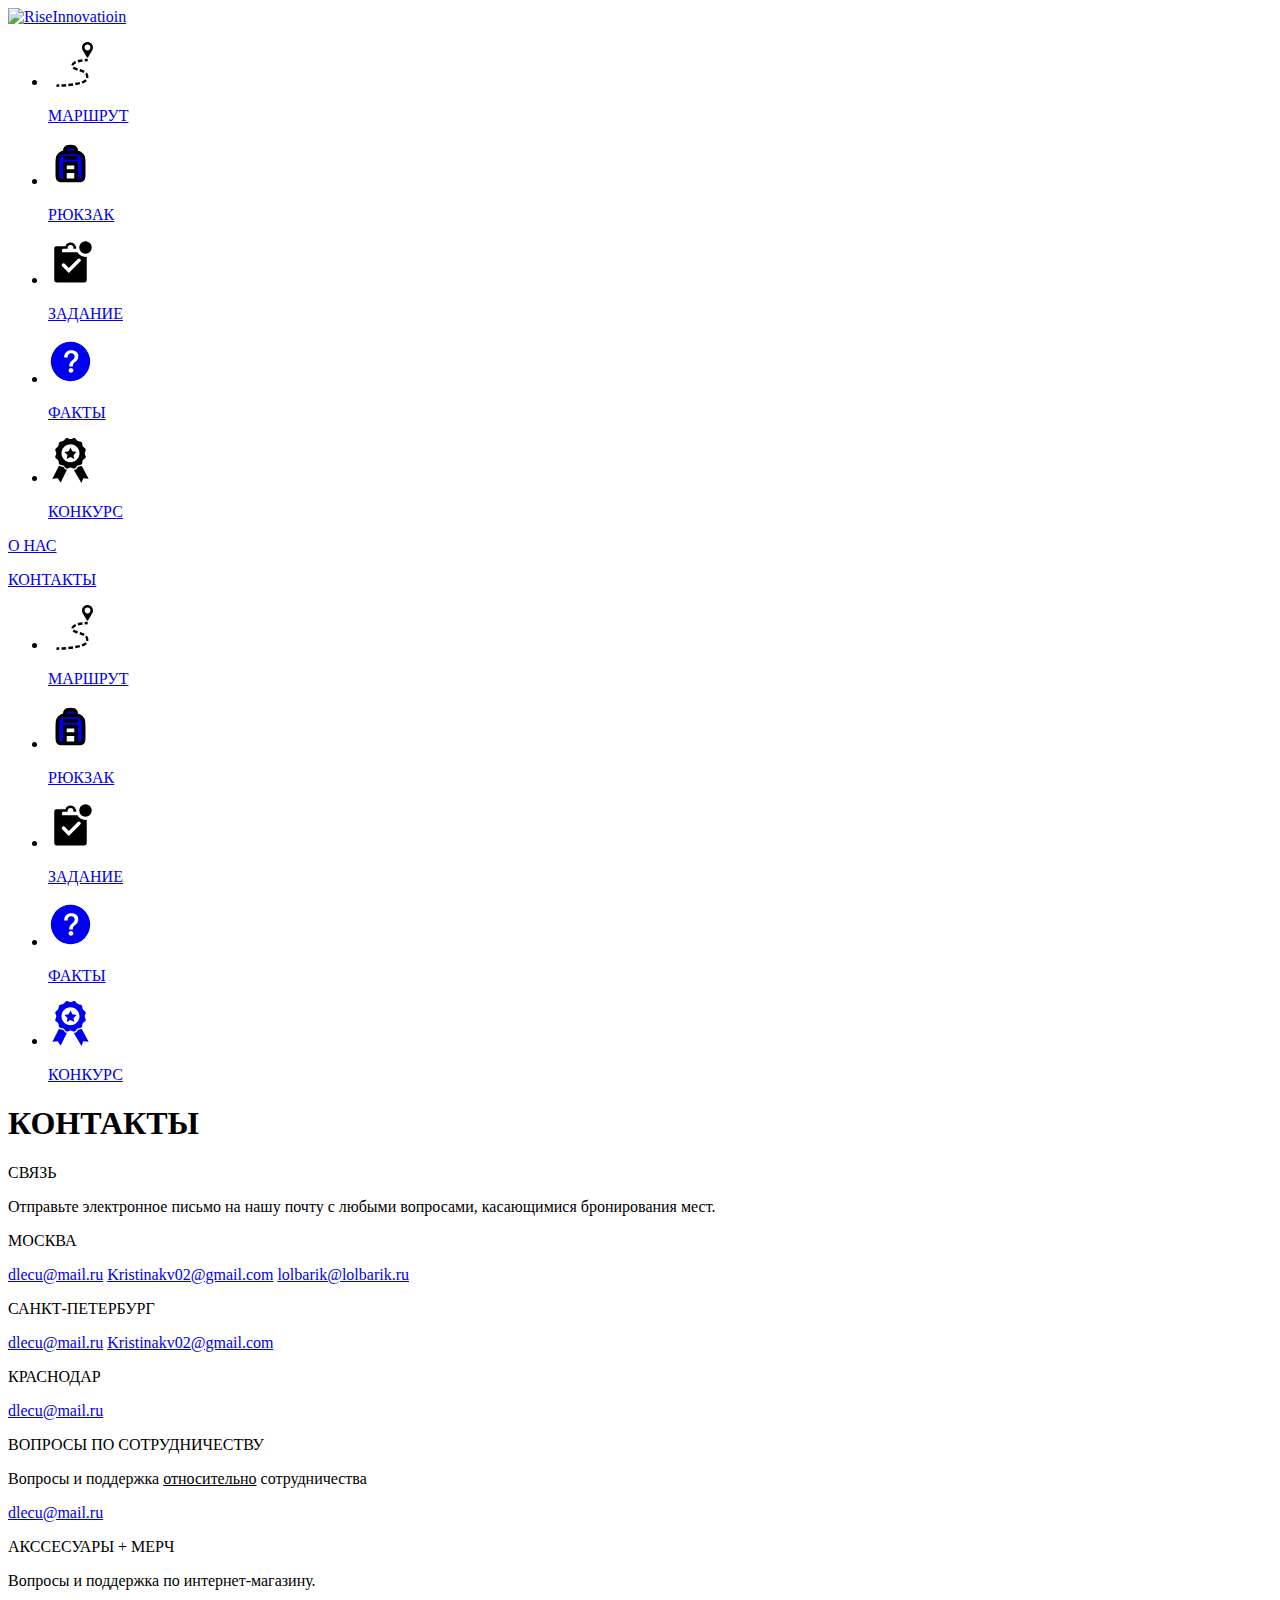
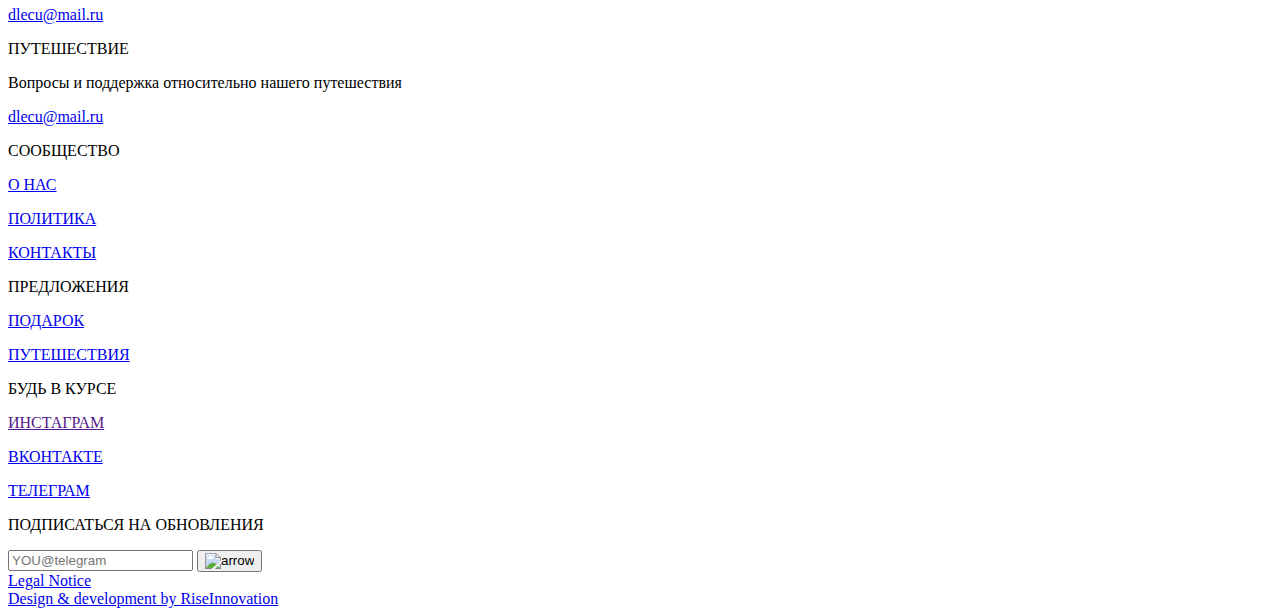
==== contact.html @ 126497fc "Add files via upload" ====
<!DOCTYPE html>
<html lang="en" class="page">

<head>
  <meta charset="UTF-8">
  <meta name="viewport" content="width=device-width, initial-scale=1.0">
  <meta http-equiv="X-UA-Compatible" content="ie=edge">
  <meta name="theme-color" content="#111111">
  <title>TravelTrack</title>
  <link rel="stylesheet" href="css/vendor.css">
  <link rel="stylesheet" href="css/main.css">
  <link rel="icon" href="../img/svg/favicon.png" type="image/x-icon">
  <link rel="shortcut icon" href="../img/svg/favicon.png" type="image/x-icon">
  <script defer src="js/main.js"></script>
</head>

<body class="page__body">
  <div class="site-container">
    <header class="heder heder--position">
    <div class="container flex heder__container">
        <div class="heder__logo">
            <a href="index.html">
                <img src="../img/svg/track.png" alt="RiseInnovatioin">
            </a>
        </div>
        <ul class="nav__list flex">
            <li class="nav__item">
                <a href="rukzak.html" class="nav__link">
                    <svg class="heder__image" width="45px" height="45px" viewBox="0 0 100 100"
                        xmlns="http://www.w3.org/2000/svg" xmlns:xlink="http://www.w3.org/1999/xlink" aria-hidden="true"
                        role="img" class="iconify iconify--gis" preserveAspectRatio="xMidYMid meet" fill="#000000">
                        <g id="SVGRepo_bgCarrier" stroke-width="0"></g>
                        <g id="SVGRepo_tracerCarrier" stroke-linecap="round" stroke-linejoin="round"></g>
                        <g id="SVGRepo_iconCarrier">
                            <path
                                d="M87.75 0C81.018 0 75.5 5.501 75.5 12.216c0 2.601.83 5.019 2.237 7.006l8.519 14.726c1.193 1.558 1.986 1.262 2.978-.082l9.395-15.99c.19-.343.339-.708.468-1.082a12.05 12.05 0 0 0 .903-4.578C100 5.5 94.484 0 87.75 0zm0 5.724c3.626 0 6.51 2.876 6.51 6.492c0 3.615-2.884 6.49-6.51 6.49c-3.625 0-6.51-2.875-6.51-6.49c0-3.616 2.885-6.492 6.51-6.492z"
                                fill="#000000"></path>
                            <path
                                d="M88.209 37.412c-2.247.05-4.5.145-6.757.312l.348 5.532a126.32 126.32 0 0 1 6.513-.303zm-11.975.82c-3.47.431-6.97 1.045-10.43 2.032l1.303 5.361c3.144-.896 6.402-1.475 9.711-1.886zM60.623 42.12a24.52 24.52 0 0 0-3.004 1.583l-.004.005l-.006.002c-1.375.866-2.824 1.965-4.007 3.562c-.857 1.157-1.558 2.62-1.722 4.35l5.095.565c.038-.406.246-.942.62-1.446h.002v-.002c.603-.816 1.507-1.557 2.582-2.235l.004-.002a19.64 19.64 0 0 1 2.388-1.256zM58 54.655l-3.303 4.235c.783.716 1.604 1.266 2.397 1.726l.01.005l.01.006c2.632 1.497 5.346 2.342 7.862 3.144l1.446-5.318c-2.515-.802-4.886-1.576-6.918-2.73c-.582-.338-1.092-.691-1.504-1.068zm13.335 5.294l-1.412 5.327l.668.208l.82.262c2.714.883 5.314 1.826 7.638 3.131l2.358-4.92c-2.81-1.579-5.727-2.611-8.538-3.525l-.008-.002l-.842-.269zm14.867 7.7l-3.623 3.92c.856.927 1.497 2.042 1.809 3.194l.002.006l.002.009c.372 1.345.373 2.927.082 4.525l5.024 1.072c.41-2.256.476-4.733-.198-7.178c-.587-2.162-1.707-4.04-3.098-5.548zM82.72 82.643a11.84 11.84 0 0 1-1.826 1.572h-.002c-1.8 1.266-3.888 2.22-6.106 3.04l1.654 5.244c2.426-.897 4.917-1.997 7.245-3.635l.006-.005l.003-.002a16.95 16.95 0 0 0 2.639-2.287zm-12.64 6.089c-3.213.864-6.497 1.522-9.821 2.08l.784 5.479c3.421-.575 6.856-1.262 10.27-2.18zm-14.822 2.836c-3.346.457-6.71.83-10.084 1.148l.442 5.522c3.426-.322 6.858-.701 10.285-1.17zm-15.155 1.583c-3.381.268-6.77.486-10.162.67l.256 5.536c3.425-.185 6.853-.406 10.28-.678zm-15.259.92c-2.033.095-4.071.173-6.114.245l.168 5.541a560.1 560.1 0 0 0 6.166-.246z"
                                fill="#000000" fill-rule="evenodd"></path>
                        </g>
                    </svg>
                    <p class="heder__paragraph">МАРШРУТ</p>
                </a>
            </li>
            <li class="nav__item">
                <a href="history.html" class="nav__link">
                    <svg class="heder__image" fill="currentColor" height="45px" width="45px" viewBox="0 0 24 24"
                        fill="none" xmlns="http://www.w3.org/2000/svg">
                        <g id="SVGRepo_bgCarrier" stroke-width="0"></g>
                        <g id="SVGRepo_tracerCarrier" stroke-linecap="round" stroke-linejoin="round"></g>
                        <g id="SVGRepo_iconCarrier">
                            <path
                                d="M15 21V12H9V21M15 16H9M15 9H9M15 6.03838V6C15 5.06812 15 4.60218 14.8478 4.23463C14.6448 3.74458 14.2554 3.35523 13.7654 3.15224C13.3978 3 12.9319 3 12 3C11.0681 3 10.6022 3 10.2346 3.15224C9.74458 3.35523 9.35523 3.74458 9.15224 4.23463C9 4.60218 9 5.06812 9 6V6.03838M15 6.03838C14.3714 6 13.5965 6 12.6 6H11.4C10.4035 6 9.62856 6 9 6.03838M15 6.03838C15.7844 6.08627 16.3409 6.19394 16.816 6.43597C17.5686 6.81947 18.1805 7.43139 18.564 8.18404C19 9.03969 19 10.1598 19 12.4V17.8C19 18.9201 19 19.4802 18.782 19.908C18.5903 20.2843 18.2843 20.5903 17.908 20.782C17.4802 21 16.9201 21 15.8 21H8.2C7.07989 21 6.51984 21 6.09202 20.782C5.71569 20.5903 5.40973 20.2843 5.21799 19.908C5 19.4802 5 18.9201 5 17.8V12.4C5 10.1598 5 9.03969 5.43597 8.18404C5.81947 7.43139 6.43139 6.81947 7.18404 6.43597C7.65905 6.19394 8.21558 6.08627 9 6.03838"
                                stroke="#000000" stroke-width="2" stroke-linecap="round" stroke-linejoin="round"></path>
                        </g>
                    </svg>
                    <p class="heder__paragraph">РЮКЗАК</p>
                </a>
            </li>
            <li class="nav__item">
                <a href="hard.html" class="nav__link">
                    <svg class="heder__image" width="45px" height="45px" fill="#000000" viewBox="0 0 36 36"
                        version="1.1" preserveAspectRatio="xMidYMid meet" xmlns="http://www.w3.org/2000/svg"
                        xmlns:xlink="http://www.w3.org/1999/xlink">
                        <g id="SVGRepo_bgCarrier" stroke-width="0"></g>
                        <g id="SVGRepo_tracerCarrier" stroke-linecap="round" stroke-linejoin="round"></g>
                        <g id="SVGRepo_iconCarrier">
                            <title>tasks-solid-badged</title>
                            <path class="clr-i-solid--badged clr-i-solid-path-1--badged"
                                d="M30,13.5a7.49,7.49,0,0,1-6.46-3.7H11.25V8a1,1,0,0,1,1-1h3.44V6.32a2.31,2.31,0,0,1,4.63,0V7h2.26a7.53,7.53,0,0,1-.07-1,7.53,7.53,0,0,1,.08-1.05h-.5a4.31,4.31,0,0,0-8.17,0H7A1.75,1.75,0,0,0,5,6.64V32.26a1.7,1.7,0,0,0,1.71,1.69H29.29A1.7,1.7,0,0,0,31,32.26V13.43A7.52,7.52,0,0,1,30,13.5Zm-4.23,3.71-9.12,9.12-5.24-5.24a1.4,1.4,0,0,1,2-2l3.26,3.26,7.14-7.14a1.4,1.4,0,1,1,2,2Z">
                            </path>
                            <circle class="clr-i-solid--badged clr-i-solid-path-2--badged clr-i-badge" cx="30" cy="6"
                                r="5"></circle>
                            <rect x="0" y="0" width="36" height="36" fill-opacity="0"></rect>
                        </g>
                    </svg>
                    <p class="heder__paragraph">ЗАДАНИЕ</p>
                </a>
            </li>
            <li class="nav__item">
                <a href="facts.html" class="nav__link">
                    <svg class="heder__image" width="45px" height="45px" viewBox="0 0 1024 1024" fill="currentColor"
                        xmlns="http://www.w3.org/2000/svg">
                        <path
                            d="M512 64a448 448 0 1 1 0 896 448 448 0 0 1 0-896zm23.744 191.488c-52.096 0-92.928 14.784-123.2 44.352-30.976 29.568-45.76 70.4-45.76 122.496h80.256c0-29.568 5.632-52.8 17.6-68.992 13.376-19.712 35.2-28.864 66.176-28.864 23.936 0 42.944 6.336 56.32 19.712 12.672 13.376 19.712 31.68 19.712 54.912 0 17.6-6.336 34.496-19.008 49.984l-8.448 9.856c-45.76 40.832-73.216 70.4-82.368 89.408-9.856 19.008-14.08 42.24-14.08 68.992v9.856h80.96v-9.856c0-16.896 3.52-31.68 10.56-45.76 6.336-12.672 15.488-24.64 28.16-35.2 33.792-29.568 54.208-48.576 60.544-55.616 16.896-22.528 26.048-51.392 26.048-86.592 0-42.944-14.08-76.736-42.24-101.376-28.16-25.344-65.472-37.312-111.232-37.312zm-12.672 406.208a54.272 54.272 0 0 0-38.72 14.784 49.408 49.408 0 0 0-15.488 38.016c0 15.488 4.928 28.16 15.488 38.016A54.848 54.848 0 0 0 523.072 768c15.488 0 28.16-4.928 38.72-14.784a51.52 51.52 0 0 0 16.192-38.72 51.968 51.968 0 0 0-15.488-38.016 55.936 55.936 0 0 0-39.424-14.784z" />
                    </svg>
                    <p class="heder__paragraph">ФАКТЫ</p>
                </a>
            </li>
            <li class="nav__item">
                <a href="gifting.html" class="nav__link">
                    <svg class="heder__image" height="45px" width="45px" version="1.1" id="Capa_1"
                        xmlns="http://www.w3.org/2000/svg" xmlns:xlink="http://www.w3.org/1999/xlink"
                        viewBox="0 0 23.382 23.382" xml:space="preserve">
                        <g id="SVGRepo_bgCarrier" stroke-width="0"></g>
                        <g id="SVGRepo_tracerCarrier" stroke-linecap="round" stroke-linejoin="round"></g>
                        <g id="SVGRepo_iconCarrier">
                            <g>
                                <path
                                    d="M14.58,15.181c0.438-0.732,1.082-1.107,1.936-1.117c0.854-0.01,1.285-0.445,1.299-1.301 c0.012-0.852,0.383-1.496,1.115-1.932c0.734-0.438,0.893-1.027,0.475-1.773c-0.416-0.744-0.416-1.488,0-2.234 c0.418-0.744,0.26-1.332-0.475-1.77c-0.732-0.439-1.104-1.082-1.115-1.938c-0.014-0.852-0.445-1.287-1.299-1.297 c-0.854-0.012-1.498-0.385-1.936-1.117c-0.438-0.734-1.027-0.893-1.771-0.475c-0.744,0.416-1.49,0.416-2.234,0 C9.83-0.19,9.241-0.032,8.803,0.702C8.366,1.435,7.721,1.808,6.868,1.819c-0.852,0.01-1.285,0.445-1.297,1.297 C5.557,3.972,5.186,4.614,4.454,5.054C3.72,5.492,3.559,6.079,3.979,6.824c0.418,0.746,0.418,1.49,0,2.234 c-0.42,0.746-0.26,1.336,0.475,1.773c0.732,0.436,1.104,1.08,1.117,1.932c0.012,0.855,0.445,1.291,1.297,1.301 c0.854,0.01,1.498,0.385,1.936,1.117c0.438,0.734,1.027,0.893,1.771,0.473c0.744-0.412,1.49-0.412,2.234,0 C13.553,16.073,14.143,15.915,14.58,15.181z M11.694,12.614c-2.582,0-4.674-2.092-4.674-4.674c0-2.58,2.092-4.672,4.674-4.672 c2.58,0,4.672,2.092,4.672,4.672C16.366,10.522,14.274,12.614,11.694,12.614z">
                                </path>
                                <path
                                    d="M6.793,14.749c-0.898,0-1.018-0.418-1.018-0.418l-3.507,6.893l2.812-0.316l1.555,2.34c0,0,3.24-6.76,3.24-6.715 C8.196,16.491,8.864,14.794,6.793,14.749z">
                                </path>
                                <path
                                    d="M17.563,14.601c-2.562,0.268-2.041,0.904-2.627,1.398c-0.674,0.719-1.516,0.578-1.516,0.578l3.955,6.805l0.973-2.52 l2.766,0.361L17.563,14.601z">
                                </path>
                                <polygon
                                    points="12.67,6.909 11.692,4.929 10.713,6.909 8.524,7.229 10.106,8.772 9.733,10.954 11.692,9.925 13.651,10.954 13.278,8.772 14.86,7.229 ">
                                </polygon>
                                <g> </g>
                                <g> </g>
                                <g> </g>
                                <g> </g>
                                <g> </g>
                                <g> </g>
                                <g> </g>
                                <g> </g>
                                <g> </g>
                                <g> </g>
                                <g> </g>
                                <g> </g>
                                <g> </g>
                                <g> </g>
                                <g> </g>
                            </g>
                        </g>
                    </svg>
                    <p class="heder__paragraph">КОНКУРС</p>
                </a>
            </li>

        </ul>
        <a href="#" class="nav__link"></a>
        <div class="column-three-content">
            <div class="header__login">
                <a href="https://t.me/KungurCave" class="header__login button" id="myBtn">О НАС
                </a>
            </div>
            <div class="header__current--time"><a href="contact.html">
                    <p class="header__current--text">КОНТАКТЫ</p>
                </a>
            </div>
        </div>
    </div>
</header>

<div class="header__bottom">
    <div class="header__bottom--list">
        <ul class="header__bottom--item">
            <li>
                <a class="header__bottom--link" href="rukzak.html">
                    <svg class="header__bottom--image" fill="currentColor" width="45px" height="45px"
                        viewBox="0 0 100 100" xmlns="http://www.w3.org/2000/svg"
                        xmlns:xlink="http://www.w3.org/1999/xlink" aria-hidden="true" role="img"
                        class="iconify iconify--gis" preserveAspectRatio="xMidYMid meet" fill="#000000">
                        <g id="SVGRepo_bgCarrier" stroke-width="0"></g>
                        <g id="SVGRepo_tracerCarrier" stroke-linecap="round" stroke-linejoin="round"></g>
                        <g id="SVGRepo_iconCarrier">
                            <path
                                d="M87.75 0C81.018 0 75.5 5.501 75.5 12.216c0 2.601.83 5.019 2.237 7.006l8.519 14.726c1.193 1.558 1.986 1.262 2.978-.082l9.395-15.99c.19-.343.339-.708.468-1.082a12.05 12.05 0 0 0 .903-4.578C100 5.5 94.484 0 87.75 0zm0 5.724c3.626 0 6.51 2.876 6.51 6.492c0 3.615-2.884 6.49-6.51 6.49c-3.625 0-6.51-2.875-6.51-6.49c0-3.616 2.885-6.492 6.51-6.492z"
                                fill="#000"></path>
                            <path
                                d="M88.209 37.412c-2.247.05-4.5.145-6.757.312l.348 5.532a126.32 126.32 0 0 1 6.513-.303zm-11.975.82c-3.47.431-6.97 1.045-10.43 2.032l1.303 5.361c3.144-.896 6.402-1.475 9.711-1.886zM60.623 42.12a24.52 24.52 0 0 0-3.004 1.583l-.004.005l-.006.002c-1.375.866-2.824 1.965-4.007 3.562c-.857 1.157-1.558 2.62-1.722 4.35l5.095.565c.038-.406.246-.942.62-1.446h.002v-.002c.603-.816 1.507-1.557 2.582-2.235l.004-.002a19.64 19.64 0 0 1 2.388-1.256zM58 54.655l-3.303 4.235c.783.716 1.604 1.266 2.397 1.726l.01.005l.01.006c2.632 1.497 5.346 2.342 7.862 3.144l1.446-5.318c-2.515-.802-4.886-1.576-6.918-2.73c-.582-.338-1.092-.691-1.504-1.068zm13.335 5.294l-1.412 5.327l.668.208l.82.262c2.714.883 5.314 1.826 7.638 3.131l2.358-4.92c-2.81-1.579-5.727-2.611-8.538-3.525l-.008-.002l-.842-.269zm14.867 7.7l-3.623 3.92c.856.927 1.497 2.042 1.809 3.194l.002.006l.002.009c.372 1.345.373 2.927.082 4.525l5.024 1.072c.41-2.256.476-4.733-.198-7.178c-.587-2.162-1.707-4.04-3.098-5.548zM82.72 82.643a11.84 11.84 0 0 1-1.826 1.572h-.002c-1.8 1.266-3.888 2.22-6.106 3.04l1.654 5.244c2.426-.897 4.917-1.997 7.245-3.635l.006-.005l.003-.002a16.95 16.95 0 0 0 2.639-2.287zm-12.64 6.089c-3.213.864-6.497 1.522-9.821 2.08l.784 5.479c3.421-.575 6.856-1.262 10.27-2.18zm-14.822 2.836c-3.346.457-6.71.83-10.084 1.148l.442 5.522c3.426-.322 6.858-.701 10.285-1.17zm-15.155 1.583c-3.381.268-6.77.486-10.162.67l.256 5.536c3.425-.185 6.853-.406 10.28-.678zm-15.259.92c-2.033.095-4.071.173-6.114.245l.168 5.541a560.1 560.1 0 0 0 6.166-.246z"
                                fill="#000" fill-rule="evenodd"></path>
                        </g>
                    </svg>
                    <p class="header__bottom--paragraph">МАРШРУТ</p>
                </a>
            </li>
            <li>
                <a class="header__bottom--link" href="history.html">
                    <svg class="header__bottom--image" fill="currentColor" height="45px" width="45px" viewBox="0 0 24 24"
                    fill="none" xmlns="http://www.w3.org/2000/svg">
                    <g id="SVGRepo_bgCarrier" stroke-width="0"></g>
                    <g id="SVGRepo_tracerCarrier" stroke-linecap="round" stroke-linejoin="round"></g>
                    <g id="SVGRepo_iconCarrier">
                        <path
                            d="M15 21V12H9V21M15 16H9M15 9H9M15 6.03838V6C15 5.06812 15 4.60218 14.8478 4.23463C14.6448 3.74458 14.2554 3.35523 13.7654 3.15224C13.3978 3 12.9319 3 12 3C11.0681 3 10.6022 3 10.2346 3.15224C9.74458 3.35523 9.35523 3.74458 9.15224 4.23463C9 4.60218 9 5.06812 9 6V6.03838M15 6.03838C14.3714 6 13.5965 6 12.6 6H11.4C10.4035 6 9.62856 6 9 6.03838M15 6.03838C15.7844 6.08627 16.3409 6.19394 16.816 6.43597C17.5686 6.81947 18.1805 7.43139 18.564 8.18404C19 9.03969 19 10.1598 19 12.4V17.8C19 18.9201 19 19.4802 18.782 19.908C18.5903 20.2843 18.2843 20.5903 17.908 20.782C17.4802 21 16.9201 21 15.8 21H8.2C7.07989 21 6.51984 21 6.09202 20.782C5.71569 20.5903 5.40973 20.2843 5.21799 19.908C5 19.4802 5 18.9201 5 17.8V12.4C5 10.1598 5 9.03969 5.43597 8.18404C5.81947 7.43139 6.43139 6.81947 7.18404 6.43597C7.65905 6.19394 8.21558 6.08627 9 6.03838"
                            stroke="#000000" stroke-width="2" stroke-linecap="round" stroke-linejoin="round"></path>
                    </g>
                    </svg>
                    <p class="header__bottom--paragraph">РЮКЗАК</p>
                </a>
            </li>
            <li>
                <a class="header__bottom--link" href="hard.html">
                    <svg class="header__bottom--image" width="45px" height="45px" fill="#000000" viewBox="0 0 36 36"
                    version="1.1" preserveAspectRatio="xMidYMid meet" xmlns="http://www.w3.org/2000/svg"
                    xmlns:xlink="http://www.w3.org/1999/xlink">
                    <g id="SVGRepo_bgCarrier" stroke-width="0"></g>
                    <g id="SVGRepo_tracerCarrier" stroke-linecap="round" stroke-linejoin="round"></g>
                    <g id="SVGRepo_iconCarrier">
                        <title>tasks-solid-badged</title>
                        <path class="clr-i-solid--badged clr-i-solid-path-1--badged"
                            d="M30,13.5a7.49,7.49,0,0,1-6.46-3.7H11.25V8a1,1,0,0,1,1-1h3.44V6.32a2.31,2.31,0,0,1,4.63,0V7h2.26a7.53,7.53,0,0,1-.07-1,7.53,7.53,0,0,1,.08-1.05h-.5a4.31,4.31,0,0,0-8.17,0H7A1.75,1.75,0,0,0,5,6.64V32.26a1.7,1.7,0,0,0,1.71,1.69H29.29A1.7,1.7,0,0,0,31,32.26V13.43A7.52,7.52,0,0,1,30,13.5Zm-4.23,3.71-9.12,9.12-5.24-5.24a1.4,1.4,0,0,1,2-2l3.26,3.26,7.14-7.14a1.4,1.4,0,1,1,2,2Z">
                        </path>
                        <circle class="clr-i-solid--badged clr-i-solid-path-2--badged clr-i-badge" cx="30" cy="6"
                            r="5"></circle>
                        <rect x="0" y="0" width="36" height="36" fill-opacity="0"></rect>
                    </g>
                    </svg>
                    <p class="header__bottom--paragraph">ЗАДАНИЕ</p>
                </a>
            </li>
            <li>
                <a class="header__bottom--link" href="facts.html">
                    <svg class="header__bottom--image"  width="45px" height="45px" viewBox="0 0 1024 1024" fill="currentColor"
                    xmlns="http://www.w3.org/2000/svg">
                    <path
                        d="M512 64a448 448 0 1 1 0 896 448 448 0 0 1 0-896zm23.744 191.488c-52.096 0-92.928 14.784-123.2 44.352-30.976 29.568-45.76 70.4-45.76 122.496h80.256c0-29.568 5.632-52.8 17.6-68.992 13.376-19.712 35.2-28.864 66.176-28.864 23.936 0 42.944 6.336 56.32 19.712 12.672 13.376 19.712 31.68 19.712 54.912 0 17.6-6.336 34.496-19.008 49.984l-8.448 9.856c-45.76 40.832-73.216 70.4-82.368 89.408-9.856 19.008-14.08 42.24-14.08 68.992v9.856h80.96v-9.856c0-16.896 3.52-31.68 10.56-45.76 6.336-12.672 15.488-24.64 28.16-35.2 33.792-29.568 54.208-48.576 60.544-55.616 16.896-22.528 26.048-51.392 26.048-86.592 0-42.944-14.08-76.736-42.24-101.376-28.16-25.344-65.472-37.312-111.232-37.312zm-12.672 406.208a54.272 54.272 0 0 0-38.72 14.784 49.408 49.408 0 0 0-15.488 38.016c0 15.488 4.928 28.16 15.488 38.016A54.848 54.848 0 0 0 523.072 768c15.488 0 28.16-4.928 38.72-14.784a51.52 51.52 0 0 0 16.192-38.72 51.968 51.968 0 0 0-15.488-38.016 55.936 55.936 0 0 0-39.424-14.784z" />
                    </svg>
                    <p class="header__bottom--paragraph">ФАКТЫ</p>
                </a>
            </li>
            <li>
                <a class="header__bottom--link" href="gifting.html">
                    <svg class="header__bottom--image" fill="currentColor" height="45px" width="45px" version="1.1" id="Capa_1"
                    xmlns="http://www.w3.org/2000/svg" xmlns:xlink="http://www.w3.org/1999/xlink"
                    viewBox="0 0 23.382 23.382" xml:space="preserve">
                    <g id="SVGRepo_bgCarrier" stroke-width="0"></g>
                    <g id="SVGRepo_tracerCarrier" stroke-linecap="round" stroke-linejoin="round"></g>
                    <g id="SVGRepo_iconCarrier">
                        <g>
                            <path
                                d="M14.58,15.181c0.438-0.732,1.082-1.107,1.936-1.117c0.854-0.01,1.285-0.445,1.299-1.301 c0.012-0.852,0.383-1.496,1.115-1.932c0.734-0.438,0.893-1.027,0.475-1.773c-0.416-0.744-0.416-1.488,0-2.234 c0.418-0.744,0.26-1.332-0.475-1.77c-0.732-0.439-1.104-1.082-1.115-1.938c-0.014-0.852-0.445-1.287-1.299-1.297 c-0.854-0.012-1.498-0.385-1.936-1.117c-0.438-0.734-1.027-0.893-1.771-0.475c-0.744,0.416-1.49,0.416-2.234,0 C9.83-0.19,9.241-0.032,8.803,0.702C8.366,1.435,7.721,1.808,6.868,1.819c-0.852,0.01-1.285,0.445-1.297,1.297 C5.557,3.972,5.186,4.614,4.454,5.054C3.72,5.492,3.559,6.079,3.979,6.824c0.418,0.746,0.418,1.49,0,2.234 c-0.42,0.746-0.26,1.336,0.475,1.773c0.732,0.436,1.104,1.08,1.117,1.932c0.012,0.855,0.445,1.291,1.297,1.301 c0.854,0.01,1.498,0.385,1.936,1.117c0.438,0.734,1.027,0.893,1.771,0.473c0.744-0.412,1.49-0.412,2.234,0 C13.553,16.073,14.143,15.915,14.58,15.181z M11.694,12.614c-2.582,0-4.674-2.092-4.674-4.674c0-2.58,2.092-4.672,4.674-4.672 c2.58,0,4.672,2.092,4.672,4.672C16.366,10.522,14.274,12.614,11.694,12.614z">
                            </path>
                            <path
                                d="M6.793,14.749c-0.898,0-1.018-0.418-1.018-0.418l-3.507,6.893l2.812-0.316l1.555,2.34c0,0,3.24-6.76,3.24-6.715 C8.196,16.491,8.864,14.794,6.793,14.749z">
                            </path>
                            <path
                                d="M17.563,14.601c-2.562,0.268-2.041,0.904-2.627,1.398c-0.674,0.719-1.516,0.578-1.516,0.578l3.955,6.805l0.973-2.52 l2.766,0.361L17.563,14.601z">
                            </path>
                            <polygon
                                points="12.67,6.909 11.692,4.929 10.713,6.909 8.524,7.229 10.106,8.772 9.733,10.954 11.692,9.925 13.651,10.954 13.278,8.772 14.86,7.229 ">
                            </polygon>
                            <g> </g>
                            <g> </g>
                            <g> </g>
                            <g> </g>
                            <g> </g>
                            <g> </g>
                            <g> </g>
                            <g> </g>
                            <g> </g>
                            <g> </g>
                            <g> </g>
                            <g> </g>
                            <g> </g>
                            <g> </g>
                            <g> </g>
                        </g>
                    </g>
                    </svg>
                    <p class="header__bottom--paragraph">КОНКУРС</p>
                </a>
            </li>
        </ul>
    </div>
</div>
    <section class="cont">
    <div class="cont__container">
        <div class="cont__title">
            <span class="cont__text">
                <h1>КОНТАКТЫ</h1>
            </span>
        </div>
    </div>
</section>
    <section class="email">
    <div class="email__container">
        <div class="email__content">
            <div class="email__subcontent">
                <div class="email__column--one">
                    <div class="email__item">
                        <div class="email__title">
                            <p>СВЯЗЬ</p>
                        </div>
                        <div class="email__description">
                            <p>Отправьте электронное письмо на нашу почту с любыми вопросами, касающимися бронирования
                                мест.
                            </p>
                        </div>
                        <div class="email__sub-title">
                            <p>МОСКВА</p>
                        </div>
                        <a href="mailto:dlecu@mail.ru" class="email__button">dlecu@mail.ru</a>
                        <a href="mailto:Kristinakv02@gmail.com" class="email__button">Kristinakv02@gmail.com</a>
                        <a href="mailto:lolbarik@lolbarik.ru" class="email__button">lolbarik@lolbarik.ru</a>
                        <div class="email__sub-title">
                            <p>САНКТ-ПЕТЕРБУРГ</p>
                        </div>
                        <a role="button" href="#" class="email__button">dlecu@mail.ru</a>
                        <a href="mailto:Kristinakv02@gmail.com" class="email__button">Kristinakv02@gmail.com</a>
                        <div class="email__sub-title">
                            <p>КРАСНОДАР</p>
                        </div>
                        <a role="button" href="#" class="email__button">dlecu@mail.ru</a>
                    </div>
                </div>
                <div class="email__column--two">
                    <div class="email__item">
                        <div class="email__title">
                            <p>ВОПРОСЫ ПО СОТРУДНИЧЕСТВУ</p>
                        </div>
                        <div class="email__description">
                            <p>Вопросы и поддержка <u>относительно</u> сотрудничества
                            </p>
                        </div>
                        <a href="mailto:dlecu@mail.ru" class="email__button">dlecu@mail.ru</a>
                    </div>
                    <div class="email__item">
                        <div class="email__title">
                            <p>АКССЕСУАРЫ + МЕРЧ</p>
                        </div>
                        <div class="email__description">
                            <p>Вопросы и поддержка по интернет-магазину.</p>
                        </div>
                        <a href="mailto:dlecu@mail.ru" class="email__button">dlecu@mail.ru</a>

                    </div>
                    <div class="email__item">
                        <div class="email__title">
                            <p>ПУТЕШЕСТВИЕ</p>
                        </div>
                        <div class="email__description">
                            <p>Вопросы и поддержка относительно нашего путешествия
                            </p>
                        </div>
                        <a href="mailto:dlecu@mail.ru" class="email__button">dlecu@mail.ru</a>
                    </div>
                </div>
            </div>
        </div>
    </div>
</section>
    <section class="footer">
    <div class="footer__container">
        <div class="footer__column footer__column--main">
            <div class="footer__column footer__column--one">
                <div class="footer__content">
                    <p class="footer__item-title">СООБЩЕСТВО</p>
                    <p class="footer__item-text"><a class="footer__item-link" href="https://t.me/KungurCave">О НАС</a>
                    </p>
                    <p class="footer__item-text"><a class="footer__item-link"
                            href="politics.html">ПОЛИТИКА</a></p>
                    <p class="footer__item-text"><a class="footer__item-link"
                            href="contact.html">КОНТАКТЫ</a></p>
                </div>
            </div>
            <div class="footer__column footer__column--two">
                <div class="footer__content">
                    <p class="footer__item-title">ПРЕДЛОЖЕНИЯ</p>
                    <p class="footer__item-text"><a class="footer__item-link" href="gifting.html">ПОДАРОК</a></p>
                    <p class="footer__item-text"><a class="footer__item-link" href="history.html">ПУТЕШЕСТВИЯ</a></p>
                </div>
            </div>
            <div class="footer__column footer__column--three">
                <div class="footer__content">
                    <p class="footer__item-title">БУДЬ В КУРСЕ</p>
                    <p class="footer__item-text"><a href="" lang="footer__item-link">ИНСТАГРАМ</a></p>
                    <p class="footer__item-text"><a href="https://vk.com/traveltrackw" class="footer__item-link">ВКОНТАКТЕ</a></p>
                    <p class="footer__item-text"><a href="https://t.me/KungurCave" class="footer__item-link">ТЕЛЕГРАМ</a></p>
                </div>
            </div>
            <div class="footer__signup">
                <p class="footer__title">ПОДПИСАТЬСЯ НА ОБНОВЛЕНИЯ</p>
                <form action="https://t.me/KungurCave" method="post" id="footer-subscribe-form" name="footer-subscribe-form" target="_blank">
                    <div class="footer__email-container">
                        <input type="email" class="footer__email-input" placeholder="YOU@telegram" name="EMAIL"
                            id="footer-email-input" value="">
                        <button type="submit" class="footer__submit-button" name="footer-subscribe"
                            id="footer-subscribe">
                            <img src="../img/svg/right-arrow.svg" alt="arrow">
                        </button>
                    </div>
                </form>
            </div>
        </div>
        <div class="footer__copyrights">
            <div>
                <a href="https://vk.com/id781950702">Legal Notice</a>
            </div>
            <div>
                <a href="https://vk.com/id781950702">Design &amp; development by RiseInnovation</a>
            </div>
        </div>
    </div>
</section>

  </div>
</body>

</html>
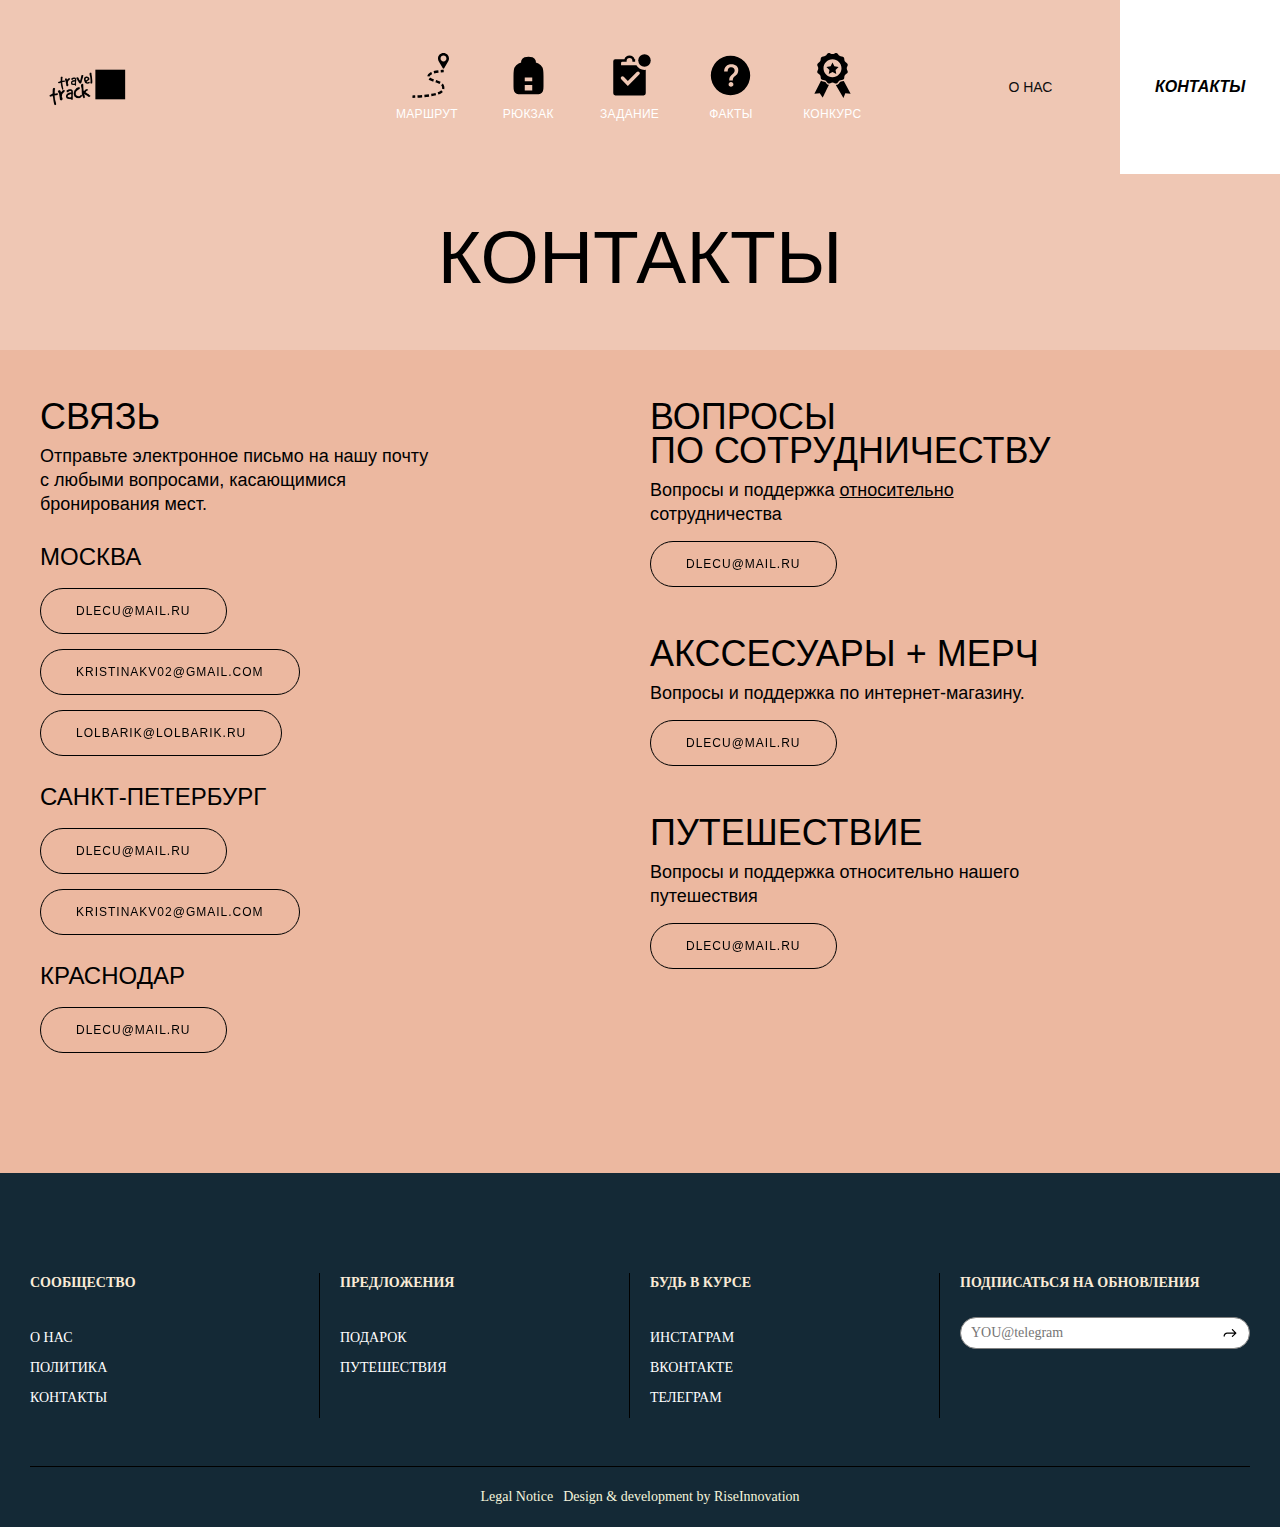
==== commit 325af4d3: "Add files via upload" ====
--- a/contact.html
+++ b/contact.html
@@ -20,7 +20,7 @@
     <div class="container flex heder__container">
         <div class="heder__logo">
             <a href="index.html">
-                <img src="../img/svg/track.png" alt="RiseInnovatioin">
+                <img src="./img/svg/track.webp" alt="TravelTrack">
             </a>
         </div>
         <ul class="nav__list flex">
@@ -359,7 +359,7 @@
             <div class="footer__column footer__column--three">
                 <div class="footer__content">
                     <p class="footer__item-title">БУДЬ В КУРСЕ</p>
-                    <p class="footer__item-text"><a href="" lang="footer__item-link">ИНСТАГРАМ</a></p>
+                    <p class="footer__item-text"><a href="https://instagram.com/traveltrack92?igshid=MzRlODBiNWFlZA==" lang="footer__item-link">ИНСТАГРАМ</a></p>
                     <p class="footer__item-text"><a href="https://vk.com/traveltrackw" class="footer__item-link">ВКОНТАКТЕ</a></p>
                     <p class="footer__item-text"><a href="https://t.me/KungurCave" class="footer__item-link">ТЕЛЕГРАМ</a></p>
                 </div>
--- a/css/main.css
+++ b/css/main.css
@@ -0,0 +1,8528 @@
+@charset "UTF-8";
+/* stylelint-disable */
+/* stylelint-disable */
+.custom-checkbox__field:checked + .custom-checkbox__content::after {
+  opacity: 1;
+}
+
+.custom-checkbox__field:focus + .custom-checkbox__content::before {
+  outline: 2px solid #f00;
+  outline-offset: 2px;
+}
+
+.custom-checkbox__field:disabled + .custom-checkbox__content {
+  opacity: 0.4;
+  pointer-events: none;
+}
+
+/* stylelint-disable */
+/* stylelint-disable */
+/* stylelint-disable value-keyword-case */
+@font-face {
+  font-family: "ComorantGaramond";
+  src: url("../fonts/../fonts/CormorantGaramondRegular.woff2") format("woff2");
+  font-weight: 400;
+  font-display: swap;
+  font-style: normal;
+}
+@font-face {
+  font-family: "Merriweather";
+  src: url("../fonts/../fonts/MerriweatherRegular.woff2") format("woff2");
+  font-weight: 400;
+  font-display: swap;
+  font-style: normal;
+}
+* {
+  -webkit-box-sizing: border-box;
+  box-sizing: border-box;
+}
+
+html {
+  -webkit-box-sizing: border-box;
+  box-sizing: border-box;
+}
+
+*,
+*::before,
+*::after {
+  -webkit-box-sizing: inherit;
+  box-sizing: inherit;
+}
+
+body {
+  line-height: 1;
+  -webkit-font-smoothing: antialiased;
+  overscroll-behavior-y: none;
+}
+
+@supports (-webkit-touch-callout: none) {
+  body {
+    min-height: -webkit-fill-available;
+  }
+}
+.page__body {
+  margin: 0;
+  min-width: 20rem;
+  min-height: 100%;
+  font-size: 1rem;
+}
+
+body,
+html {
+  position: relative !important;
+  overflow: auto !important;
+  overscroll-behavior-y: none !important;
+}
+
+img {
+  height: auto;
+  max-width: 100%;
+  -o-object-fit: cover;
+  object-fit: cover;
+}
+
+h1,
+h2,
+h3,
+h4,
+h5,
+h6 {
+  font-size: inherit;
+  font-weight: inherit;
+}
+
+a {
+  color: inherit;
+  text-decoration: inherit;
+}
+
+nav,
+section {
+  display: block;
+}
+
+main {
+  display: block;
+}
+
+li,
+ul {
+  list-style: none;
+}
+
+a {
+  color: inherit;
+  text-decoration: none;
+}
+
+img {
+  display: block;
+}
+
+input {
+  border: 0;
+  font-family: inherit;
+  font-size: 100%;
+  font-weight: inherit;
+  line-height: inherit;
+  color: inherit;
+  margin: 0;
+  padding: 0;
+}
+
+input,
+select {
+  appearance: none;
+  -moz-appearance: none;
+  -webkit-appearance: none;
+}
+
+select {
+  margin: 0;
+  -webkit-margin: 0;
+  border-radius: 0;
+  -webkit-border-radius: 0;
+}
+
+input::-webkit-inner-spin-button,
+input::-webkit-outer-spin-button {
+  -webkit-appearance: none;
+  margin: 0;
+}
+
+:root {
+  --vh: 1vh;
+  --vw: 1vw;
+  --scrollbar-widthvw: 0;
+}
+
+.site-container {
+  overflow: hidden;
+}
+
+[type=button],
+[type=reset],
+[type=submit],
+button {
+  -webkit-appearance: button;
+  background-color: transparent;
+  background-image: none;
+}
+
+.is-hidden {
+  display: none !important;
+}
+
+.btn-reset {
+  border: none;
+  padding: 0;
+  background-color: transparent;
+  cursor: pointer;
+}
+
+.list-reset {
+  list-style: none;
+  margin: 0;
+  padding: 0;
+}
+
+.input-reset {
+  -webkit-appearance: none;
+  -moz-appearance: none;
+  appearance: none;
+  border: none;
+  border-radius: 0;
+  background-color: #fff;
+}
+.input-reset::-webkit-search-decoration, .input-reset::-webkit-search-cancel-button, .input-reset::-webkit-search-results-button, .input-reset::-webkit-search-results-decoration {
+  display: none;
+}
+
+.visually-hidden {
+  position: absolute;
+  overflow: hidden;
+  margin: -1px;
+  border: 0;
+  padding: 0;
+  width: 1px;
+  height: 1px;
+  clip: rect(0 0 0 0);
+}
+
+.container {
+  margin: 0 auto;
+  padding: 0 var(--container-offset);
+  max-width: var(--container-width);
+}
+
+.js-focus-visible :focus:not(.focus-visible) {
+  outline: none;
+}
+
+.js-scroll-content {
+  width: 100%;
+}
+
+.centered {
+  text-align: center;
+}
+
+.dis-scroll {
+  position: fixed;
+  left: 0;
+  top: 0;
+  overflow: hidden;
+  width: 100%;
+  height: 100vh;
+  -ms-scroll-chaining: none;
+  overscroll-behavior: none;
+}
+
+.page--ios .dis-scroll {
+  position: relative;
+}
+
+.flex {
+  display: -webkit-box;
+  display: -ms-flexbox;
+  display: flex;
+}
+
+.grid {
+  display: -ms-grid;
+  display: grid;
+  -webkit-column-gap: var(--offset);
+  -moz-column-gap: var(--offset);
+  column-gap: var(--offset);
+  grid-template-columns: repeat(auto-fit, minmax(0, 1fr));
+}
+
+.text-image {
+  position: relative;
+  overflow: hidden;
+}
+
+button,
+input,
+optgroup,
+select,
+textarea {
+  font-family: inherit;
+  font-size: 100%;
+  font-weight: inherit;
+  line-height: inherit;
+  color: inherit;
+  margin: 0;
+  padding: 0;
+}
+
+button,
+select {
+  text-transform: none;
+}
+
+[type=button],
+[type=reset],
+[type=submit],
+button {
+  -webkit-appearance: button;
+  background-color: transparent;
+  background-image: none;
+}
+
+:-moz-focusring {
+  outline: auto;
+}
+
+:-moz-ui-invalid {
+  box-shadow: none;
+}
+
+progress {
+  vertical-align: baseline;
+}
+
+::-webkit-inner-spin-button,
+::-webkit-outer-spin-button {
+  height: auto;
+}
+
+[type=search] {
+  -webkit-appearance: textfield;
+  outline-offset: -2px;
+}
+
+::-webkit-search-decoration {
+  -webkit-appearance: none;
+}
+
+::-webkit-file-upload-button {
+  -webkit-appearance: button;
+  font: inherit;
+}
+
+summary {
+  display: list-item;
+}
+
+blockquote,
+dd,
+dl,
+figure,
+h1,
+h2,
+h3,
+h4,
+h5,
+h6,
+hr,
+p,
+pre {
+  margin: 0;
+}
+
+fieldset {
+  margin: 0;
+}
+
+fieldset,
+legend {
+  padding: 0;
+}
+
+menu,
+ol,
+ul {
+  list-style: none;
+  margin: 0;
+  padding: 0;
+}
+
+textarea {
+  resize: vertical;
+}
+
+[role=button],
+button {
+  cursor: pointer;
+}
+
+:disabled {
+  cursor: default;
+}
+
+audio,
+canvas,
+embed,
+iframe,
+img,
+object,
+li,
+video {
+  display: block;
+  vertical-align: middle;
+}
+
+img,
+video {
+  max-width: 100%;
+  height: auto;
+}
+
+[hidden] {
+  display: none;
+}
+
+html {
+  -webkit-tap-highlight-color: transparent;
+}
+
+.container {
+  width: 100%;
+}
+
+.footer {
+  width: 100%;
+  grid-auto-flow: row;
+  row-gap: 2.5rem;
+  -moz-column-gap: 1rem;
+  -webkit-column-gap: 1rem;
+  column-gap: 1rem;
+  font-size: 0.875rem;
+  line-height: 1.25rem;
+}
+
+.footer,
+.footer > * {
+  display: -ms-grid;
+  display: grid;
+  place-items: start;
+}
+
+.footer > * {
+  gap: 0.5rem;
+}
+
+.link {
+  cursor: pointer;
+  -webkit-text-decoration-line: underline;
+  text-decoration-line: underline;
+}
+
+.range:focus {
+  outline: none;
+}
+
+.visible {
+  visibility: visible;
+}
+
+.body-lock {
+  overflow: hidden;
+}
+
+.invisible {
+  visibility: hidden;
+}
+
+.collapse {
+  visibility: collapse;
+}
+
+.static {
+  position: static;
+}
+
+.fixed {
+  position: fixed;
+}
+
+.absolute {
+  position: absolute;
+}
+
+.relative {
+  position: relative;
+}
+
+.block {
+  display: block;
+}
+
+.inline-block {
+  display: inline-block;
+}
+
+.inline {
+  display: inline;
+}
+
+.flex {
+  display: -webkit-box;
+  display: -ms-flexbox;
+  display: flex;
+}
+
+.table-row {
+  display: table-row;
+}
+
+.grid {
+  display: -ms-grid;
+  display: grid;
+}
+
+.hidden {
+  display: none;
+}
+
+.place-items-center {
+  place-items: center;
+}
+
+.content-center {
+  -ms-flex-line-pack: center;
+  align-content: center;
+}
+
+.items-start {
+  -webkit-box-align: start;
+  -ms-flex-align: start;
+  align-items: flex-start;
+}
+
+.items-end {
+  -webkit-box-align: end;
+  -ms-flex-align: end;
+  align-items: flex-end;
+}
+
+.items-center {
+  -webkit-box-align: center;
+  -ms-flex-align: center;
+  align-items: center;
+}
+
+.items-stretch {
+  -webkit-box-align: stretch;
+  -ms-flex-align: stretch;
+  align-items: stretch;
+}
+
+.justify-start {
+  -webkit-box-pack: start;
+  -ms-flex-pack: start;
+  justify-content: flex-start;
+}
+
+.justify-end {
+  -webkit-box-pack: end;
+  -ms-flex-pack: end;
+  justify-content: flex-end;
+}
+
+.justify-center {
+  -webkit-box-pack: center;
+  -ms-flex-pack: center;
+  justify-content: center;
+}
+
+.justify-between {
+  -webkit-box-pack: justify;
+  -ms-flex-pack: justify;
+  justify-content: space-between;
+}
+
+.justify-around {
+  -ms-flex-pack: distribute;
+  justify-content: space-around;
+}
+
+.justify-evenly {
+  -webkit-box-pack: space-evenly;
+  -ms-flex-pack: space-evenly;
+  justify-content: space-evenly;
+}
+
+.justify-items-center {
+  justify-items: center;
+}
+
+.place-self-center {
+  -ms-grid-row-align: center;
+  -ms-grid-column-align: center;
+  place-self: center;
+}
+
+.self-start {
+  -ms-flex-item-align: start;
+  align-self: flex-start;
+}
+
+.self-end {
+  -ms-flex-item-align: end;
+  align-self: flex-end;
+}
+
+.self-center {
+  -ms-flex-item-align: center;
+  -ms-grid-row-align: center;
+  align-self: center;
+}
+
+.justify-self-center {
+  -ms-grid-column-align: center;
+  justify-self: center;
+}
+
+.overflow-hidden {
+  overflow: hidden;
+}
+
+.overflow-visible {
+  overflow: visible;
+}
+
+.overflow-y-auto {
+  overflow-y: auto;
+}
+
+.overflow-y-hidden {
+  overflow-y: hidden;
+}
+
+.overflow-y-scroll {
+  overflow-y: scroll;
+}
+
+.break-normal {
+  overflow-wrap: normal;
+  word-break: normal;
+}
+
+.irl {
+  /* Ваши стили для первой секции */
+  border-bottom: 1px solid #1a2021; /* добавить нижнюю границу */
+}
+
+.experience {
+  /* Ваши стили для второй секции */
+  border-top: 1px solid #1a2021; /* добавить верхнюю границу */
+}
+
+.header__bottom {
+  display: none;
+}
+
+.header {
+  padding: 0, 0;
+  background-color: transparent;
+}
+
+.header--position {
+  left: 0;
+  top: 0px;
+  position: absolute;
+  width: 100%;
+  z-index: 10;
+}
+
+.header__link {
+  cursor: default;
+  display: -webkit-box;
+  display: -ms-flexbox;
+  display: flex;
+  pointer-events: none; /* Отключаем обработку событий мыши для .header__link */
+}
+
+.header__container {
+  display: -ms-grid;
+  display: grid;
+  gap: 0.5rem;
+}
+
+.header__logo {
+  -webkit-transition-duration: 0.2s;
+  transition-duration: 0.2s;
+  margin: 0.75rem;
+  -ms-grid-column: 1;
+  grid-column-start: 1;
+  cursor: default;
+}
+
+.header img {
+  height: 150px;
+  /* Set a fixed height for the logo */
+  width: auto;
+  cursor: pointer;
+  /* Let the width adjust automatically */
+  max-height: 100%;
+  /* Ensure the logo does not exceed its parent container */
+  max-width: 100%;
+  /* Ensure the logo does not exceed its parent container */
+  pointer-events: auto; /* Включаем обработку событий мыши только для изображения */
+}
+
+.header__bottom {
+  display: none; /* Скрываем блок на десктопе */
+}
+@media (max-width: 1024px) {
+  .header__bottom {
+    display: block;
+    position: fixed;
+    width: 100%;
+    z-index: 9999;
+    bottom: 0;
+    background-color: #c89a9a;
+  }
+}
+@media (max-width: 1024px) {
+  .header__bottom .header__bottom--item {
+    display: -ms-grid;
+    display: grid;
+    grid-auto-flow: column;
+    padding: 0.75rem;
+  }
+  .header__bottom .header__bottom--link {
+    color: rgb(0, 0, 0);
+    font-family: SohneMono, sans-serif;
+    -webkit-box-pack: center;
+    -ms-flex-pack: center;
+    justify-content: center;
+    place-items: center;
+    -webkit-box-orient: vertical;
+    -webkit-box-direction: normal;
+    -ms-flex-direction: column;
+    flex-direction: column;
+    height: 100%;
+    display: -webkit-box;
+    display: -ms-flexbox;
+    display: flex;
+    position: relative;
+  }
+  .header__bottom .header__bottom--image {
+    cursor: pointer;
+    max-width: 100%;
+    height: auto;
+    color: black;
+  }
+}
+@media (max-width: 1024px) and (max-width: 400px) {
+  .header__bottom .header__bottom--image {
+    width: 30px; /* Установка желаемой ширины */
+    height: 30px; /* Установка желаемой высоты */
+  }
+}
+@media (max-width: 1024px) {
+  .header__bottom .header__bottom--paragraph {
+    margin-top: 0.5rem;
+    margin-bottom: 0rem;
+    color: rgb(255, 255, 255);
+    letter-spacing: 0.025em;
+    font-size: 0.75rem;
+    line-height: 1rem;
+    gap: 0.5rem;
+    display: -webkit-box;
+    display: -ms-flexbox;
+    display: flex;
+    position: relative;
+  }
+}
+
+.identifi {
+  display: -webkit-box;
+  display: -ms-flexbox;
+  display: flex;
+  -webkit-box-orient: vertical;
+  -webkit-box-direction: normal;
+  -ms-flex-direction: column;
+  flex-direction: column;
+  position: relative;
+  -ms-flex-negative: 0;
+  flex-shrink: 0;
+  -webkit-box-sizing: border-box;
+  box-sizing: border-box;
+  margin-top: 0px;
+  padding: 0px;
+  min-height: 100vh;
+  width: 100vw;
+  background-color: rgb(0, 0, 0);
+  background-repeat: no-repeat;
+  background-position: center center;
+  background-size: cover;
+  border-width: 0px;
+  border-top-style: solid;
+  border-bottom-style: solid;
+  border-left-style: initial;
+  border-left-color: initial;
+  border-right-style: initial;
+  border-right-color: initial;
+}
+@media (max-width: 1024px) {
+  .identifi {
+    margin: 0;
+  }
+}
+
+.identifi__container {
+  width: 100%;
+  -ms-flex-item-align: stretch;
+  -ms-grid-row-align: stretch;
+  align-self: stretch;
+  -webkit-box-flex: 1;
+  -ms-flex-positive: 1;
+  flex-grow: 1;
+  -webkit-box-sizing: border-box;
+  box-sizing: border-box;
+  display: -webkit-box;
+  display: -ms-flexbox;
+  display: flex;
+  -webkit-box-orient: vertical;
+  -webkit-box-direction: normal;
+  -ms-flex-direction: column;
+  flex-direction: column;
+  -webkit-box-align: stretch;
+  -ms-flex-align: stretch;
+  align-items: stretch;
+  margin-left: auto;
+  margin-right: auto;
+  -webkit-transition: -webkit-transform 0.5s ease-in-out;
+  transition: -webkit-transform 0.5s ease-in-out;
+  transition: transform 0.5s ease-in-out;
+  transition: transform 0.5s ease-in-out, -webkit-transform 0.5s ease-in-out; /* Анимация будет применяться к свойству transform */
+}
+
+/* Остальные стили остаются без изменений */
+.identifi__content {
+  display: -webkit-box;
+  display: -ms-flexbox;
+  display: flex;
+  -webkit-box-orient: vertical;
+  -webkit-box-direction: normal;
+  -ms-flex-direction: column;
+  flex-direction: column;
+  position: relative;
+  -ms-flex-negative: 0;
+  flex-shrink: 0;
+  -webkit-box-sizing: border-box;
+  box-sizing: border-box;
+  margin-top: 0px;
+  background-image: url(../../img/svg/kun3.png);
+  background-repeat: no-repeat;
+  background-position: center center;
+  background-size: cover;
+  border-top-style: solid;
+  border-bottom-style: solid;
+  border-left: 0px;
+  border-right: 0px;
+  min-height: 120vh;
+  width: 100%;
+  margin-left: auto;
+  margin-right: auto;
+}
+
+.identifi__title {
+  display: -webkit-box;
+  display: -ms-flexbox;
+  display: flex;
+  -webkit-box-orient: vertical;
+  -webkit-box-direction: normal;
+  -ms-flex-direction: column;
+  flex-direction: column;
+  position: relative;
+  -ms-flex-negative: 0;
+  flex-shrink: 0;
+  -webkit-box-sizing: border-box;
+  box-sizing: border-box;
+  margin-top: 200px;
+  line-height: 0.9em;
+  height: auto;
+  margin-right: auto;
+  margin-left: auto;
+  text-align: center;
+  font-family: America-Compressed-Black, sans-serif;
+  color: rgb(205, 205, 205);
+  font-size: 80px;
+  margin-bottom: 20px;
+  line-height: 100%;
+}
+@media (max-width: 1024px) {
+  .identifi__title {
+    font-size: 70px;
+  }
+}
+@media (max-width: 576px) {
+  .identifi__title {
+    font-size: 50px;
+  }
+}
+
+.identifi__nav-link {
+  /* Ваши текущие стили для ссылок */
+  -webkit-transition: color 0.3s, -webkit-transform 0.3s cubic-bezier(0.68, -0.55, 0.27, 1.55);
+  transition: color 0.3s, -webkit-transform 0.3s cubic-bezier(0.68, -0.55, 0.27, 1.55);
+  transition: color 0.3s, transform 0.3s cubic-bezier(0.68, -0.55, 0.27, 1.55);
+  transition: color 0.3s, transform 0.3s cubic-bezier(0.68, -0.55, 0.27, 1.55), -webkit-transform 0.3s cubic-bezier(0.68, -0.55, 0.27, 1.55);
+}
+
+.identifi__nav-link:hover {
+  color: white;
+  -webkit-transform: scale(1.1);
+  -ms-transform: scale(1.1);
+  transform: scale(1.1);
+}
+
+.identifi__nav-link:active {
+  -webkit-transform: scale(0.9);
+  -ms-transform: scale(0.9);
+  transform: scale(0.9); /* Уменьшаем масштаб при нажатии */
+}
+
+/* Стили для класса modboard */
+.modboard {
+  display: -webkit-box;
+  display: -ms-flexbox;
+  display: flex;
+  -webkit-box-orient: vertical;
+  -webkit-box-direction: normal;
+  -ms-flex-direction: column;
+  flex-direction: column;
+  position: relative;
+  -ms-flex-negative: 0;
+  flex-shrink: 0;
+  -webkit-box-sizing: border-box;
+  box-sizing: border-box;
+  margin-top: 0px;
+  padding: 0px 70px 80px;
+  min-height: 100px;
+  background-color: rgb(225, 162, 132);
+  margin-left: calc(50% - 50vw);
+  width: 100vw;
+}
+
+/* Стили для класса modboard__container */
+.modboard__container {
+  width: 100%;
+  -ms-flex-item-align: stretch;
+  -ms-grid-row-align: stretch;
+  align-self: stretch;
+  -webkit-box-flex: 1;
+  -ms-flex-positive: 1;
+  flex-grow: 1;
+  -webkit-box-sizing: border-box;
+  box-sizing: border-box;
+  display: -webkit-box;
+  display: -ms-flexbox;
+  display: flex;
+  -webkit-box-orient: vertical;
+  -webkit-box-direction: normal;
+  -ms-flex-direction: column;
+  flex-direction: column;
+  -webkit-box-align: stretch;
+  -ms-flex-align: stretch;
+  align-items: stretch;
+  margin-left: auto;
+  margin-right: auto;
+}
+
+/* Стили для класса modboard__columns */
+.modboard__columns {
+  display: -webkit-box;
+  display: -ms-flexbox;
+  display: flex;
+  -webkit-box-orient: horizontal;
+  -webkit-box-direction: normal;
+  -ms-flex-direction: row;
+  flex-direction: row;
+  position: relative;
+  -ms-flex-negative: 0;
+  flex-shrink: 0;
+  -webkit-box-sizing: border-box;
+  box-sizing: border-box;
+  margin-top: 70px;
+  margin-bottom: 70px;
+}
+@media (max-width: 768px) {
+  .modboard__columns {
+    -webkit-box-orient: vertical;
+    -webkit-box-direction: normal;
+    -ms-flex-direction: column;
+    flex-direction: column;
+  }
+}
+
+/* Стили для класса container__paragraph и container__paragraph-item */
+.container__paragraph {
+  display: -webkit-box;
+  display: -ms-flexbox;
+  display: flex;
+  -webkit-box-orient: vertical;
+  -webkit-box-direction: normal;
+  -ms-flex-direction: column;
+  flex-direction: column;
+  -webkit-box-align: stretch;
+  -ms-flex-align: stretch;
+  align-items: stretch;
+  line-height: normal;
+  width: calc(50% - 10px);
+  margin-left: 0px;
+}
+@media (max-width: 768px) {
+  .container__paragraph {
+    width: 100%;
+    -webkit-box-pack: center;
+    -ms-flex-pack: center;
+    justify-content: center;
+    text-align: center;
+  }
+}
+
+/* Стили для класса item__title */
+.container__paragraph-item {
+  display: -webkit-box;
+  display: -ms-flexbox;
+  display: flex;
+  -webkit-box-orient: vertical;
+  -webkit-box-direction: normal;
+  -ms-flex-direction: column;
+  flex-direction: column;
+  position: relative;
+  -ms-flex-negative: 0;
+  flex-shrink: 0;
+  -webkit-box-sizing: border-box;
+  box-sizing: border-box;
+  line-height: 0.8em;
+  height: auto;
+  font-size: 110px;
+  font-family: America-Compressed-Black, sans-serif;
+  font-weight: 100;
+  width: auto;
+  -ms-flex-item-align: center;
+  -ms-grid-row-align: center;
+  align-self: center;
+  color: rgb(0, 0, 0);
+  text-align: left;
+  margin-bottom: 0px;
+  margin-right: auto;
+  font-weight: bold;
+}
+@media (max-width: 1024px) {
+  .container__paragraph-item {
+    font-size: 50px;
+  }
+}
+@media (max-width: 768px) {
+  .container__paragraph-item {
+    width: 100%;
+    -webkit-box-pack: center;
+    -ms-flex-pack: center;
+    justify-content: center;
+    text-align: center;
+    line-height: 1em;
+  }
+}
+@media (max-width: 576px) {
+  .container__paragraph-item {
+    font-size: 26px;
+  }
+}
+
+.item__subtitle {
+  display: -webkit-box;
+  display: -ms-flexbox;
+  display: flex;
+  -webkit-box-orient: vertical;
+  -webkit-box-direction: normal;
+  -ms-flex-direction: column;
+  flex-direction: column;
+  position: relative;
+  -ms-flex-negative: 0;
+  flex-shrink: 0;
+  -webkit-box-sizing: border-box;
+  box-sizing: border-box;
+  margin-top: 40px;
+  line-height: 0.8em;
+  height: auto;
+  font-size: 40px;
+  font-family: SohneMono, sans-serif;
+  font-weight: 100;
+  width: auto;
+  -ms-flex-item-align: center;
+  -ms-grid-row-align: center;
+  align-self: center;
+  color: #c5fe49;
+  text-shadow: rgb(0, 0, 0) 0px 0px 20px;
+  margin-left: 0px;
+  letter-spacing: 3px;
+  margin-right: auto;
+  cursor: pointer;
+  pointer-events: auto;
+}
+@media (max-width: 1024px) {
+  .item__subtitle {
+    font-size: 30px;
+  }
+}
+@media (max-width: 768px) {
+  .item__subtitle {
+    width: 100%;
+    -webkit-box-pack: center;
+    -ms-flex-pack: center;
+    justify-content: center;
+    text-align: center;
+    line-height: 1em;
+    margin-bottom: 50px;
+    margin-left: auto;
+    margin-right: auto;
+    font-size: 25px;
+  }
+}
+
+/* Стили для класса container__photo и photo__columns */
+.container__photo {
+  display: -webkit-box;
+  display: -ms-flexbox;
+  display: flex;
+  -webkit-box-orient: vertical;
+  -webkit-box-direction: normal;
+  -ms-flex-direction: column;
+  flex-direction: column;
+  -webkit-box-align: stretch;
+  -ms-flex-align: stretch;
+  align-items: stretch;
+  line-height: normal;
+  width: calc(50% - 10px);
+  margin-left: 20px;
+}
+@media (max-width: 768px) {
+  .container__photo {
+    width: 100%;
+    -webkit-box-pack: center;
+    -ms-flex-pack: center;
+    justify-content: center;
+    text-align: center;
+    line-height: 1em;
+    margin-left: 0;
+  }
+}
+
+/* Стили для класса container__modboard-photo и container__column-photo */
+.photo__columns {
+  display: -webkit-box;
+  display: -ms-flexbox;
+  display: flex;
+  position: relative;
+  -ms-flex-negative: 0;
+  flex-shrink: 0;
+  -webkit-box-sizing: border-box;
+  box-sizing: border-box;
+  padding-bottom: 0px;
+  -webkit-box-pack: justify;
+  -ms-flex-pack: justify;
+  justify-content: space-between;
+  width: auto;
+  -ms-flex-item-align: stretch;
+  -ms-grid-row-align: stretch;
+  align-self: stretch;
+  -webkit-box-orient: horizontal;
+  -webkit-box-direction: normal;
+  -ms-flex-flow: row wrap;
+  flex-flow: row wrap;
+}
+
+.modboard__image {
+  display: -webkit-box;
+  display: -ms-flexbox;
+  display: flex;
+  -webkit-box-orient: vertical;
+  -webkit-box-direction: normal;
+  -ms-flex-direction: column;
+  flex-direction: column;
+  -webkit-box-align: stretch;
+  -ms-flex-align: stretch;
+  align-items: stretch;
+  position: relative;
+  -ms-flex-negative: 0;
+  flex-shrink: 0;
+  -webkit-box-sizing: border-box;
+  box-sizing: border-box;
+  margin-top: 0px;
+  padding-bottom: 0px;
+  width: 33%;
+  margin-bottom: 7px;
+}
+@media (max-width: 768px) {
+  .modboard__image {
+    width: 49%;
+    -webkit-box-pack: center;
+    -ms-flex-pack: center;
+    justify-content: center;
+    text-align: center;
+    line-height: 1em;
+    margin-bottom: 10px;
+  }
+}
+
+.photo__img {
+  opacity: 1;
+  -webkit-transition: opacity 0.2s ease-in-out 0s;
+  transition: opacity 0.2s ease-in-out 0s;
+  -o-object-fit: cover;
+  object-fit: cover;
+  -o-object-position: center center;
+  object-position: center center;
+  position: absolute;
+  height: 100%;
+  width: 100%;
+  left: 0px;
+  top: 0px;
+}
+
+.modboard__image--sizer {
+  width: 100%;
+  padding-top: 79.05%;
+  pointer-events: none;
+  font-size: 0px;
+}
+
+.modboard__link {
+  display: -webkit-box;
+  display: -ms-flexbox;
+  display: flex;
+  -webkit-box-orient: vertical;
+  -webkit-box-direction: normal;
+  -ms-flex-direction: column;
+  flex-direction: column;
+  -webkit-box-align: stretch;
+  -ms-flex-align: stretch;
+  align-items: stretch;
+  position: absolute;
+  top: 0px;
+  left: 0px;
+  width: 100%;
+  height: 100%;
+}
+
+.modboard__instagram {
+  display: -webkit-box;
+  display: -ms-flexbox;
+  display: flex;
+  -webkit-box-orient: vertical;
+  -webkit-box-direction: normal;
+  -ms-flex-direction: column;
+  flex-direction: column;
+  -webkit-box-align: stretch;
+  -ms-flex-align: stretch;
+  align-items: stretch;
+  position: relative;
+  -ms-flex-negative: 0;
+  flex-shrink: 0;
+  -webkit-box-sizing: border-box;
+  box-sizing: border-box;
+  height: auto;
+  width: auto;
+  -ms-flex-item-align: stretch;
+  -ms-grid-row-align: stretch;
+  align-self: stretch;
+  -webkit-box-flex: 1;
+  -ms-flex-positive: 1;
+  flex-grow: 1;
+  -webkit-box-pack: center;
+  -ms-flex-pack: center;
+  justify-content: center;
+  opacity: 0;
+}
+
+.politics {
+  display: -webkit-box;
+  display: -ms-flexbox;
+  display: flex;
+  -webkit-box-orient: vertical;
+  -webkit-box-direction: normal;
+  -ms-flex-direction: column;
+  flex-direction: column;
+  position: relative;
+  -ms-flex-negative: 0;
+  flex-shrink: 0;
+  -webkit-box-sizing: border-box;
+  box-sizing: border-box;
+  margin-top: 0px;
+  padding: 20px;
+  min-height: 100px;
+  width: 100vw;
+  margin-left: calc(50% - 50vw);
+  background-color: rgb(239, 199, 180);
+}
+
+.politics__container {
+  width: 100%;
+  -ms-flex-item-align: stretch;
+  -ms-grid-row-align: stretch;
+  align-self: stretch;
+  -webkit-box-flex: 1;
+  -ms-flex-positive: 1;
+  flex-grow: 1;
+  -webkit-box-sizing: border-box;
+  box-sizing: border-box;
+  max-width: 1200px;
+  display: -webkit-box;
+  display: -ms-flexbox;
+  display: flex;
+  -webkit-box-orient: vertical;
+  -webkit-box-direction: normal;
+  -ms-flex-direction: column;
+  flex-direction: column;
+  -webkit-box-align: stretch;
+  -ms-flex-align: stretch;
+  align-items: stretch;
+  margin-left: auto;
+  margin-right: auto;
+}
+
+.politics__heading {
+  display: -webkit-box;
+  display: -ms-flexbox;
+  display: flex;
+  -webkit-box-orient: vertical;
+  -webkit-box-direction: normal;
+  -ms-flex-direction: column;
+  flex-direction: column;
+  position: relative;
+  -ms-flex-negative: 0;
+  flex-shrink: 0;
+  -webkit-box-sizing: border-box;
+  box-sizing: border-box;
+  margin-top: 30px;
+  line-height: 65px;
+  height: auto;
+  text-align: center;
+  font-family: SohneBreit-ExtrafettKursiv, sans-serif;
+  color: rgb(255, 255, 255);
+  font-size: 70px;
+  padding-bottom: 0px;
+}
+@media (max-width: 576px) {
+  .politics__heading {
+    font-size: 50px;
+  }
+}
+
+.politics__title {
+  /* стили для заголовка .politics__title */
+}
+
+.politics__bta {
+  display: -webkit-box;
+  display: -ms-flexbox;
+  display: flex;
+  -webkit-box-orient: horizontal;
+  -webkit-box-direction: normal;
+  -ms-flex-direction: row;
+  flex-direction: row;
+  position: relative;
+  -ms-flex-negative: 0;
+  flex-shrink: 0;
+  -webkit-box-sizing: border-box;
+  box-sizing: border-box;
+  margin-left: auto;
+  margin-right: auto;
+}
+@media (max-width: 576px) {
+  .politics__bta {
+    -webkit-box-orient: vertical;
+    -webkit-box-direction: normal;
+    -ms-flex-direction: column;
+    flex-direction: column;
+  }
+}
+
+.politics__button--one {
+  display: -webkit-box;
+  display: -ms-flexbox;
+  display: flex;
+  -webkit-box-orient: vertical;
+  -webkit-box-direction: normal;
+  -ms-flex-direction: column;
+  flex-direction: column;
+  position: relative;
+  -ms-flex-negative: 0;
+  flex-shrink: 0;
+  -webkit-box-sizing: border-box;
+  box-sizing: border-box;
+  margin-top: 25px;
+  -webkit-appearance: none;
+  -moz-appearance: none;
+  appearance: none;
+  padding: 15px 35px;
+  background-color: rgba(0, 0, 0, 0.5);
+  color: white;
+  border-radius: 100px;
+  text-align: center;
+  cursor: pointer;
+  border-width: 1px;
+  border-style: solid;
+  -webkit-backdrop-filter: blur(10px);
+  backdrop-filter: blur(10px);
+  text-transform: uppercase;
+  font-family: SohneMono, sans-serif;
+  font-size: 12px;
+  letter-spacing: 1px;
+  width: auto;
+  -ms-flex-item-align: center;
+  -ms-grid-row-align: center;
+  align-self: center;
+  margin-right: 25px;
+  margin-bottom: 40px;
+  -webkit-transition: all 0.5s cubic-bezier(0.37, 0.01, 0, 0.98) 0s;
+  transition: all 0.5s cubic-bezier(0.37, 0.01, 0, 0.98) 0s;
+}
+@media (max-width: 576px) {
+  .politics__button--one {
+    margin-left: auto;
+    margin-right: auto;
+  }
+}
+
+.politics__button--one:hover {
+  background-color: rgb(255, 255, 255);
+  color: rgb(0, 0, 0);
+}
+
+.politics__button--two {
+  display: -webkit-box;
+  display: -ms-flexbox;
+  display: flex;
+  -webkit-box-orient: vertical;
+  -webkit-box-direction: normal;
+  -ms-flex-direction: column;
+  flex-direction: column;
+  position: relative;
+  -ms-flex-negative: 0;
+  flex-shrink: 0;
+  -webkit-box-sizing: border-box;
+  box-sizing: border-box;
+  margin-top: 25px;
+  -webkit-appearance: none;
+  -moz-appearance: none;
+  appearance: none;
+  padding: 15px 35px;
+  background-color: rgba(0, 0, 0, 0.5);
+  color: white;
+  border-radius: 100px;
+  text-align: center;
+  cursor: pointer;
+  border-width: 1px;
+  border-style: solid;
+  -webkit-backdrop-filter: blur(10px);
+  backdrop-filter: blur(10px);
+  text-transform: uppercase;
+  font-family: SohneMono, sans-serif;
+  font-size: 12px;
+  letter-spacing: 1px;
+  width: auto;
+  -ms-flex-item-align: center;
+  -ms-grid-row-align: center;
+  align-self: center;
+  margin-right: 0px;
+  margin-bottom: 40px;
+  -webkit-transition: all 0.5s cubic-bezier(0.37, 0.01, 0, 0.98) 0s;
+  transition: all 0.5s cubic-bezier(0.37, 0.01, 0, 0.98) 0s;
+}
+@media (max-width: 576px) {
+  .politics__button--two {
+    margin-left: auto;
+    margin-right: auto;
+    margin-top: 0px;
+  }
+}
+
+.politics__button--two:hover {
+  background-color: rgb(255, 255, 255);
+  color: rgb(0, 0, 0);
+}
+
+.vaccination {
+  display: -webkit-box;
+  display: -ms-flexbox;
+  display: flex;
+  -webkit-box-orient: vertical;
+  -webkit-box-direction: normal;
+  -ms-flex-direction: column;
+  flex-direction: column;
+  position: relative;
+  -ms-flex-negative: 0;
+  flex-shrink: 0;
+  -webkit-box-sizing: border-box;
+  box-sizing: border-box;
+  margin-top: 0px;
+  padding: 20px;
+  min-height: 100px;
+  width: 100vw;
+  margin-left: calc(50% - 50vw);
+  color: rgb(0, 0, 0);
+  background-color: rgb(239, 199, 180);
+}
+
+.vaccination__container {
+  width: 100%;
+  -ms-flex-item-align: stretch;
+  -ms-grid-row-align: stretch;
+  align-self: stretch;
+  -webkit-box-flex: 1;
+  -ms-flex-positive: 1;
+  flex-grow: 1;
+  -webkit-box-sizing: border-box;
+  box-sizing: border-box;
+  max-width: 1200px;
+  display: -webkit-box;
+  display: -ms-flexbox;
+  display: flex;
+  -webkit-box-orient: vertical;
+  -webkit-box-direction: normal;
+  -ms-flex-direction: column;
+  flex-direction: column;
+  -webkit-box-align: stretch;
+  -ms-flex-align: stretch;
+  align-items: stretch;
+  margin-left: auto;
+  margin-right: auto;
+}
+
+.vaccination__column--one {
+  display: -webkit-box;
+  display: -ms-flexbox;
+  display: flex;
+  -webkit-box-orient: horizontal;
+  -webkit-box-direction: normal;
+  -ms-flex-direction: row;
+  flex-direction: row;
+  position: relative;
+  -ms-flex-negative: 0;
+  flex-shrink: 0;
+  -webkit-box-sizing: border-box;
+  box-sizing: border-box;
+  margin-top: 20px;
+}
+@media (max-width: 999px) {
+  .vaccination__column--one {
+    -webkit-box-orient: vertical;
+    -webkit-box-direction: normal;
+    -ms-flex-direction: column;
+    flex-direction: column;
+  }
+}
+
+.vaccination__content--one {
+  display: -webkit-box;
+  display: -ms-flexbox;
+  display: flex;
+  -webkit-box-orient: vertical;
+  -webkit-box-direction: normal;
+  -ms-flex-direction: column;
+  flex-direction: column;
+  -webkit-box-align: stretch;
+  -ms-flex-align: stretch;
+  align-items: stretch;
+  line-height: normal;
+  width: calc(33.3333% - 13.3333px);
+  margin-left: 0px;
+}
+@media (max-width: 999px) {
+  .vaccination__content--one {
+    width: 100%;
+    margin-left: 0;
+    margin-right: 0;
+  }
+}
+
+.vaccination__content--two {
+  display: -webkit-box;
+  display: -ms-flexbox;
+  display: flex;
+  -webkit-box-orient: vertical;
+  -webkit-box-direction: normal;
+  -ms-flex-direction: column;
+  flex-direction: column;
+  -webkit-box-align: stretch;
+  -ms-flex-align: stretch;
+  align-items: stretch;
+  line-height: normal;
+  width: calc(33.3333% - 13.3333px);
+  margin-left: 20px;
+}
+@media (max-width: 999px) {
+  .vaccination__content--two {
+    width: 100%;
+    margin-left: 0;
+    margin-right: 0;
+    margin-top: 10px;
+  }
+}
+
+.vaccination__column--two {
+  display: -webkit-box;
+  display: -ms-flexbox;
+  display: flex;
+  -webkit-box-orient: horizontal;
+  -webkit-box-direction: normal;
+  -ms-flex-direction: row;
+  flex-direction: row;
+  position: relative;
+  -ms-flex-negative: 0;
+  flex-shrink: 0;
+  -webkit-box-sizing: border-box;
+  box-sizing: border-box;
+  margin-top: 20px;
+}
+@media (max-width: 999px) {
+  .vaccination__column--two {
+    -webkit-box-orient: vertical;
+    -webkit-box-direction: normal;
+    -ms-flex-direction: column;
+    flex-direction: column;
+  }
+}
+
+.vaccination__content--three {
+  display: -webkit-box;
+  display: -ms-flexbox;
+  display: flex;
+  -webkit-box-orient: vertical;
+  -webkit-box-direction: normal;
+  -ms-flex-direction: column;
+  flex-direction: column;
+  -webkit-box-align: stretch;
+  -ms-flex-align: stretch;
+  align-items: stretch;
+  line-height: normal;
+  width: calc(25% - 15px);
+  margin-left: 0px;
+}
+@media (max-width: 999px) {
+  .vaccination__content--three {
+    width: 100%;
+    margin-left: 0;
+    margin-right: 0;
+  }
+}
+
+.vaccination__content--four {
+  display: -webkit-box;
+  display: -ms-flexbox;
+  display: flex;
+  -webkit-box-orient: vertical;
+  -webkit-box-direction: normal;
+  -ms-flex-direction: column;
+  flex-direction: column;
+  -webkit-box-align: stretch;
+  -ms-flex-align: stretch;
+  align-items: stretch;
+  line-height: normal;
+  width: calc(25% - 15px);
+  margin-left: 20px;
+}
+@media (max-width: 999px) {
+  .vaccination__content--four {
+    width: 100%;
+    margin-left: 0;
+    margin-right: 0;
+    margin-top: 10px;
+  }
+}
+
+.vaccination__column--three {
+  display: -webkit-box;
+  display: -ms-flexbox;
+  display: flex;
+  -webkit-box-orient: horizontal;
+  -webkit-box-direction: normal;
+  -ms-flex-direction: row;
+  flex-direction: row;
+  position: relative;
+  -ms-flex-negative: 0;
+  flex-shrink: 0;
+  -webkit-box-sizing: border-box;
+  box-sizing: border-box;
+  margin-top: 20px;
+  color: rgb(255, 255, 255);
+}
+@media (max-width: 999px) {
+  .vaccination__column--three {
+    -webkit-box-orient: vertical;
+    -webkit-box-direction: normal;
+    -ms-flex-direction: column;
+    flex-direction: column;
+  }
+}
+
+.vaccination__content--five {
+  display: -webkit-box;
+  display: -ms-flexbox;
+  display: flex;
+  -webkit-box-orient: vertical;
+  -webkit-box-direction: normal;
+  -ms-flex-direction: column;
+  flex-direction: column;
+  -webkit-box-align: stretch;
+  -ms-flex-align: stretch;
+  align-items: stretch;
+  line-height: normal;
+  width: calc(33.3333% - 13.3333px);
+  margin-left: 0px;
+}
+@media (max-width: 999px) {
+  .vaccination__content--five {
+    width: 100%;
+    margin-left: 0;
+    margin-right: 0;
+    margin-top: 10px;
+  }
+}
+
+.vaccination__content--six {
+  display: -webkit-box;
+  display: -ms-flexbox;
+  display: flex;
+  -webkit-box-orient: vertical;
+  -webkit-box-direction: normal;
+  -ms-flex-direction: column;
+  flex-direction: column;
+  -webkit-box-align: stretch;
+  -ms-flex-align: stretch;
+  align-items: stretch;
+  line-height: normal;
+  width: calc(33.3333% - 13.3333px);
+  margin-left: 20px;
+}
+@media (max-width: 999px) {
+  .vaccination__content--six {
+    width: 100%;
+    margin-left: 0;
+    margin-right: 0;
+    margin-top: 10px;
+  }
+}
+
+.vaccination__column--four {
+  display: -webkit-box;
+  display: -ms-flexbox;
+  display: flex;
+  -webkit-box-orient: horizontal;
+  -webkit-box-direction: normal;
+  -ms-flex-direction: row;
+  flex-direction: row;
+  position: relative;
+  -ms-flex-negative: 0;
+  flex-shrink: 0;
+  -webkit-box-sizing: border-box;
+  box-sizing: border-box;
+  margin-top: 20px;
+  color: rgb(255, 255, 255);
+  margin-bottom: 80px;
+}
+@media (max-width: 999px) {
+  .vaccination__column--four {
+    -webkit-box-orient: vertical;
+    -webkit-box-direction: normal;
+    -ms-flex-direction: column;
+    flex-direction: column;
+  }
+}
+
+.vaccination__content--seven {
+  display: -webkit-box;
+  display: -ms-flexbox;
+  display: flex;
+  -webkit-box-orient: vertical;
+  -webkit-box-direction: normal;
+  -ms-flex-direction: column;
+  flex-direction: column;
+  -webkit-box-align: stretch;
+  -ms-flex-align: stretch;
+  align-items: stretch;
+  line-height: normal;
+  width: calc(50% - 10px);
+  margin-left: 0px;
+}
+@media (max-width: 999px) {
+  .vaccination__content--seven {
+    width: 100%;
+    margin-left: 0;
+    margin-right: 0;
+  }
+}
+
+.vaccination__content--eith {
+  display: -webkit-box;
+  display: -ms-flexbox;
+  display: flex;
+  -webkit-box-orient: vertical;
+  -webkit-box-direction: normal;
+  -ms-flex-direction: column;
+  flex-direction: column;
+  -webkit-box-align: stretch;
+  -ms-flex-align: stretch;
+  align-items: stretch;
+  line-height: normal;
+  width: calc(50% - 10px);
+  margin-left: 20px;
+}
+@media (max-width: 999px) {
+  .vaccination__content--eith {
+    width: 100%;
+    margin-left: 0;
+    margin-right: 0;
+    margin-top: 10px;
+  }
+}
+
+.vaccination__item--one {
+  display: -webkit-box;
+  display: -ms-flexbox;
+  display: flex;
+  -webkit-box-orient: vertical;
+  -webkit-box-direction: normal;
+  -ms-flex-direction: column;
+  flex-direction: column;
+  position: relative;
+  -ms-flex-negative: 0;
+  flex-shrink: 0;
+  -webkit-box-sizing: border-box;
+  box-sizing: border-box;
+  margin-top: 0px;
+  height: 100%;
+  padding: 30px;
+  border-width: 1px;
+  border-style: solid;
+  border-color: rgb(0, 0, 0);
+  background-color: rgb(243, 243, 243);
+  -webkit-box-pack: center;
+  -ms-flex-pack: center;
+  justify-content: center;
+}
+
+.vaccination__item--two {
+  display: -webkit-box;
+  display: -ms-flexbox;
+  display: flex;
+  -webkit-box-orient: vertical;
+  -webkit-box-direction: normal;
+  -ms-flex-direction: column;
+  flex-direction: column;
+  position: relative;
+  -ms-flex-negative: 0;
+  flex-shrink: 0;
+  -webkit-box-sizing: border-box;
+  box-sizing: border-box;
+  margin-top: 0px;
+  height: 100%;
+  padding: 30px;
+  border-width: 1px;
+  border-style: solid;
+  border-color: rgb(254, 254, 254);
+  background-color: rgb(0, 0, 0);
+  -webkit-box-pack: center;
+  -ms-flex-pack: center;
+  justify-content: center;
+}
+
+.vaccination__title {
+  display: -webkit-box;
+  display: -ms-flexbox;
+  display: flex;
+  -webkit-box-orient: vertical;
+  -webkit-box-direction: normal;
+  -ms-flex-direction: column;
+  flex-direction: column;
+  position: relative;
+  -ms-flex-negative: 0;
+  flex-shrink: 0;
+  -webkit-box-sizing: border-box;
+  box-sizing: border-box;
+  margin-top: 0px;
+  line-height: 20px;
+  height: auto;
+  text-align: center;
+  font-family: HelveticaNeue-Bold, sans-serif;
+  font-size: 18px;
+}
+
+.vaccination__description {
+  display: -webkit-box;
+  display: -ms-flexbox;
+  display: flex;
+  -webkit-box-orient: vertical;
+  -webkit-box-direction: normal;
+  -ms-flex-direction: column;
+  flex-direction: column;
+  position: relative;
+  -ms-flex-negative: 0;
+  flex-shrink: 0;
+  -webkit-box-sizing: border-box;
+  box-sizing: border-box;
+  margin-top: 10px;
+  line-height: 18px;
+  height: auto;
+  text-align: center;
+  font-family: HelveticaNeue-Light, sans-serif;
+  font-size: 14px;
+}
+
+.vaccination__button {
+  display: -webkit-box;
+  display: -ms-flexbox;
+  display: flex;
+  -webkit-box-orient: vertical;
+  -webkit-box-direction: normal;
+  -ms-flex-direction: column;
+  flex-direction: column;
+  position: relative;
+  -ms-flex-negative: 0;
+  flex-shrink: 0;
+  -webkit-box-sizing: border-box;
+  box-sizing: border-box;
+  margin-top: 25px;
+  -webkit-appearance: none;
+  -moz-appearance: none;
+  appearance: none;
+  padding: 15px 35px;
+  background-color: rgba(0, 0, 0, 0);
+  color: rgb(0, 0, 0);
+  border-radius: 100px;
+  text-align: center;
+  cursor: pointer;
+  border-width: 1px;
+  border-style: solid;
+  -webkit-backdrop-filter: blur(10px);
+  backdrop-filter: blur(10px);
+  text-transform: uppercase;
+  font-family: SohneMono, sans-serif;
+  font-size: 12px;
+  letter-spacing: 1px;
+  width: auto;
+  -ms-flex-item-align: center;
+  -ms-grid-row-align: center;
+  align-self: center;
+  margin-right: 0px;
+  border-color: rgb(0, 0, 0);
+  -webkit-transition: all 0.5s cubic-bezier(0.37, 0.01, 0, 0.98) 0s;
+  transition: all 0.5s cubic-bezier(0.37, 0.01, 0, 0.98) 0s;
+}
+
+.vaccination__button:hover {
+  background-color: rgb(0, 0, 0);
+  color: rgb(255, 255, 255);
+}
+
+.cont {
+  display: -webkit-box;
+  display: -ms-flexbox;
+  display: flex;
+  -webkit-box-orient: vertical;
+  -webkit-box-direction: normal;
+  -ms-flex-direction: column;
+  flex-direction: column;
+  position: relative;
+  -ms-flex-negative: 0;
+  flex-shrink: 0;
+  -webkit-box-sizing: border-box;
+  box-sizing: border-box;
+  margin-top: 0px;
+  padding: 20px;
+  min-height: 100px;
+  width: 100vw;
+  margin-left: calc(50% - 50vw);
+  background-color: rgb(239, 199, 180);
+}
+
+.cont__container {
+  width: 100%;
+  -ms-flex-item-align: stretch;
+  -ms-grid-row-align: stretch;
+  align-self: stretch;
+  -webkit-box-flex: 1;
+  -ms-flex-positive: 1;
+  flex-grow: 1;
+  -webkit-box-sizing: border-box;
+  box-sizing: border-box;
+  max-width: 1200px;
+  display: -webkit-box;
+  display: -ms-flexbox;
+  display: flex;
+  -webkit-box-orient: vertical;
+  -webkit-box-direction: normal;
+  -ms-flex-direction: column;
+  flex-direction: column;
+  -webkit-box-align: stretch;
+  -ms-flex-align: stretch;
+  align-items: stretch;
+  margin-left: auto;
+  margin-right: auto;
+}
+
+.cont__title {
+  display: -webkit-box;
+  display: -ms-flexbox;
+  display: flex;
+  -webkit-box-orient: vertical;
+  -webkit-box-direction: normal;
+  -ms-flex-direction: column;
+  flex-direction: column;
+  position: relative;
+  -ms-flex-negative: 0;
+  flex-shrink: 0;
+  -webkit-box-sizing: border-box;
+  box-sizing: border-box;
+  margin-top: 20px;
+  line-height: normal;
+  height: auto;
+  font-family: SohneBreit-ExtrafettKursiv, sans-serif;
+  color: rgb(0, 0, 0);
+  font-size: 75px;
+  text-align: center;
+  padding-bottom: 30px;
+}
+@media (max-width: 576px) {
+  .cont__title {
+    font-size: 50px;
+  }
+}
+
+.email {
+  display: -webkit-box;
+  display: -ms-flexbox;
+  display: flex;
+  -webkit-box-orient: vertical;
+  -webkit-box-direction: normal;
+  -ms-flex-direction: column;
+  flex-direction: column;
+  position: relative;
+  -ms-flex-negative: 0;
+  flex-shrink: 0;
+  -webkit-box-sizing: border-box;
+  box-sizing: border-box;
+  margin-top: 0px;
+  padding: 20px 20px 40px;
+  min-height: 100px;
+  width: 100vw;
+  margin-left: calc(50% - 50vw);
+  background-color: rgb(236, 184, 160);
+}
+
+.email__container {
+  width: 100%;
+  -ms-flex-item-align: stretch;
+  -ms-grid-row-align: stretch;
+  align-self: stretch;
+  -webkit-box-flex: 1;
+  -ms-flex-positive: 1;
+  flex-grow: 1;
+  -webkit-box-sizing: border-box;
+  box-sizing: border-box;
+  max-width: 1200px;
+  display: -webkit-box;
+  display: -ms-flexbox;
+  display: flex;
+  -webkit-box-orient: vertical;
+  -webkit-box-direction: normal;
+  -ms-flex-direction: column;
+  flex-direction: column;
+  -webkit-box-align: stretch;
+  -ms-flex-align: stretch;
+  align-items: stretch;
+  margin-left: auto;
+  margin-right: auto;
+}
+
+.email__content {
+  display: -webkit-box;
+  display: -ms-flexbox;
+  display: flex;
+  -webkit-box-orient: vertical;
+  -webkit-box-direction: normal;
+  -ms-flex-direction: column;
+  flex-direction: column;
+  position: relative;
+  -ms-flex-negative: 0;
+  flex-shrink: 0;
+  -webkit-box-sizing: border-box;
+  box-sizing: border-box;
+  margin-top: 30px;
+  margin-bottom: 30px;
+}
+
+.email__subcontent {
+  display: -webkit-box;
+  display: -ms-flexbox;
+  display: flex;
+  -webkit-box-orient: horizontal;
+  -webkit-box-direction: normal;
+  -ms-flex-direction: row;
+  flex-direction: row;
+}
+@media (max-width: 999px) {
+  .email__subcontent {
+    -webkit-box-orient: vertical;
+    -webkit-box-direction: normal;
+    -ms-flex-direction: column;
+    flex-direction: column;
+  }
+}
+
+.email__column--one {
+  display: -webkit-box;
+  display: -ms-flexbox;
+  display: flex;
+  -webkit-box-orient: vertical;
+  -webkit-box-direction: normal;
+  -ms-flex-direction: column;
+  flex-direction: column;
+  -webkit-box-align: stretch;
+  -ms-flex-align: stretch;
+  align-items: stretch;
+  line-height: normal;
+  width: calc(50% - 10px);
+  margin-left: 0px;
+}
+@media (max-width: 999px) {
+  .email__column--one {
+    width: 100%;
+    margin-left: 0;
+  }
+}
+
+.email__column--two {
+  display: -webkit-box;
+  display: -ms-flexbox;
+  display: flex;
+  -webkit-box-orient: vertical;
+  -webkit-box-direction: normal;
+  -ms-flex-direction: column;
+  flex-direction: column;
+  -webkit-box-align: stretch;
+  -ms-flex-align: stretch;
+  align-items: stretch;
+  line-height: normal;
+  width: calc(50% - 10px);
+  margin-left: 20px;
+}
+@media (max-width: 999px) {
+  .email__column--two {
+    width: 100%;
+    margin-left: 0;
+  }
+}
+
+.email__item {
+  display: -webkit-box;
+  display: -ms-flexbox;
+  display: flex;
+  -webkit-box-orient: vertical;
+  -webkit-box-direction: normal;
+  -ms-flex-direction: column;
+  flex-direction: column;
+  position: relative;
+  -ms-flex-negative: 0;
+  flex-shrink: 0;
+  -webkit-box-sizing: border-box;
+  box-sizing: border-box;
+  height: auto;
+  margin-bottom: 50px;
+}
+
+.email__title {
+  display: -webkit-box;
+  display: -ms-flexbox;
+  display: flex;
+  -webkit-box-orient: vertical;
+  -webkit-box-direction: normal;
+  -ms-flex-direction: column;
+  flex-direction: column;
+  position: relative;
+  -ms-flex-negative: 0;
+  flex-shrink: 0;
+  -webkit-box-sizing: border-box;
+  box-sizing: border-box;
+  line-height: 34px;
+  height: auto;
+  color: rgb(0, 0, 0);
+  font-family: HelveticaNeue-Bold, sans-serif;
+  font-size: 36px;
+  margin-bottom: 10px;
+}
+
+.email__description {
+  display: -webkit-box;
+  display: -ms-flexbox;
+  display: flex;
+  -webkit-box-orient: vertical;
+  -webkit-box-direction: normal;
+  -ms-flex-direction: column;
+  flex-direction: column;
+  position: relative;
+  -ms-flex-negative: 0;
+  flex-shrink: 0;
+  -webkit-box-sizing: border-box;
+  box-sizing: border-box;
+  line-height: 24px;
+  height: auto;
+  color: rgb(0, 0, 0);
+  font-family: HelveticaNeue-Light, sans-serif;
+  font-size: 18px;
+  max-width: 400px;
+}
+
+.email__sub-title {
+  display: -webkit-box;
+  display: -ms-flexbox;
+  display: flex;
+  -webkit-box-orient: vertical;
+  -webkit-box-direction: normal;
+  -ms-flex-direction: column;
+  flex-direction: column;
+  position: relative;
+  -ms-flex-negative: 0;
+  flex-shrink: 0;
+  -webkit-box-sizing: border-box;
+  box-sizing: border-box;
+  line-height: 22px;
+  height: auto;
+  color: rgb(0, 0, 0);
+  font-family: HelveticaNeue-Bold, sans-serif;
+  font-size: 24px;
+  margin-bottom: 5px;
+  margin-top: 30px;
+}
+
+.email__button {
+  display: -webkit-box;
+  display: -ms-flexbox;
+  display: flex;
+  -webkit-box-orient: vertical;
+  -webkit-box-direction: normal;
+  -ms-flex-direction: column;
+  flex-direction: column;
+  position: relative;
+  -ms-flex-negative: 0;
+  flex-shrink: 0;
+  -webkit-box-sizing: border-box;
+  box-sizing: border-box;
+  margin-top: 15px;
+  -webkit-appearance: none;
+  -moz-appearance: none;
+  appearance: none;
+  padding: 15px 35px;
+  background-color: rgba(0, 0, 0, 0);
+  color: rgb(0, 0, 0);
+  border-radius: 100px;
+  text-align: center;
+  cursor: pointer;
+  border-width: 1px;
+  border-style: solid;
+  -webkit-backdrop-filter: blur(10px);
+  backdrop-filter: blur(10px);
+  text-transform: uppercase;
+  font-family: SohneMono, sans-serif;
+  font-size: 12px;
+  letter-spacing: 1px;
+  width: auto;
+  -ms-flex-item-align: center;
+  -ms-grid-row-align: center;
+  align-self: center;
+  margin-right: auto;
+  border-color: rgb(0, 0, 0);
+  -webkit-transition: background-color 0.5s ease, color 0.5s ease;
+  transition: background-color 0.5s ease, color 0.5s ease; /* добавлено */
+}
+
+.email__button:hover {
+  background-color: white; /* добавлено */
+  color: black; /* добавлено */
+}
+
+.history {
+  display: -webkit-box;
+  display: -ms-flexbox;
+  display: flex;
+  -webkit-box-orient: vertical;
+  -webkit-box-direction: normal;
+  -ms-flex-direction: column;
+  flex-direction: column;
+  position: relative;
+  -ms-flex-negative: 0;
+  flex-shrink: 0;
+  -webkit-box-sizing: border-box;
+  box-sizing: border-box;
+  margin-top: 0px;
+  padding: 0px;
+  min-height: 100vh;
+  width: 100vw;
+  background-color: rgb(0, 0, 0);
+  background-repeat: no-repeat;
+  background-position: center center;
+  background-size: cover;
+  border-width: 0px;
+  border-top-style: solid;
+  border-bottom-style: solid;
+  border-left-style: initial;
+  border-left-color: initial;
+  border-right-style: initial;
+  border-right-color: initial;
+}
+@media (max-width: 1024px) {
+  .history {
+    margin: 0;
+  }
+}
+
+.history__container {
+  width: 100%;
+  -ms-flex-item-align: stretch;
+  -ms-grid-row-align: stretch;
+  align-self: stretch;
+  -webkit-box-flex: 1;
+  -ms-flex-positive: 1;
+  flex-grow: 1;
+  -webkit-box-sizing: border-box;
+  box-sizing: border-box;
+  display: -webkit-box;
+  display: -ms-flexbox;
+  display: flex;
+  -webkit-box-orient: vertical;
+  -webkit-box-direction: normal;
+  -ms-flex-direction: column;
+  flex-direction: column;
+  -webkit-box-align: stretch;
+  -ms-flex-align: stretch;
+  align-items: stretch;
+  margin-left: auto;
+  margin-right: auto;
+  -webkit-transition: -webkit-transform 0.5s ease-in-out;
+  transition: -webkit-transform 0.5s ease-in-out;
+  transition: transform 0.5s ease-in-out;
+  transition: transform 0.5s ease-in-out, -webkit-transform 0.5s ease-in-out; /* Анимация будет применяться к свойству transform */
+}
+
+/* Остальные стили остаются без изменений */
+.history__content {
+  display: -webkit-box;
+  display: -ms-flexbox;
+  display: flex;
+  -webkit-box-orient: vertical;
+  -webkit-box-direction: normal;
+  -ms-flex-direction: column;
+  flex-direction: column;
+  position: relative;
+  -ms-flex-negative: 0;
+  flex-shrink: 0;
+  -webkit-box-sizing: border-box;
+  box-sizing: border-box;
+  margin-top: 0px;
+  background-color: #1a2b36;
+  min-height: 100vh;
+  width: 100%;
+  margin-left: auto;
+  margin-right: auto;
+}
+
+.history__title {
+  display: -webkit-box;
+  display: -ms-flexbox;
+  display: flex;
+  -webkit-box-orient: vertical;
+  -webkit-box-direction: normal;
+  -ms-flex-direction: column;
+  flex-direction: column;
+  position: relative;
+  -ms-flex-negative: 0;
+  flex-shrink: 0;
+  -webkit-box-sizing: border-box;
+  box-sizing: border-box;
+  margin-top: 200px;
+  line-height: 0.9em;
+  height: auto;
+  margin-right: auto;
+  margin-left: auto;
+  text-align: center;
+  font-family: America-Compressed-Black, sans-serif;
+  color: rgb(255, 255, 255);
+  font-size: 60px;
+  font-weight: bold;
+  margin-bottom: 20px;
+}
+@media (max-width: 1024px) {
+  .history__title {
+    font-size: 45px;
+    line-height: 100%;
+  }
+}
+
+.history__description {
+  display: -webkit-box;
+  display: -ms-flexbox;
+  display: flex;
+  -webkit-box-orient: vertical;
+  -webkit-box-direction: normal;
+  -ms-flex-direction: column;
+  flex-direction: column;
+  position: relative;
+  -ms-flex-negative: 0;
+  flex-shrink: 0;
+  -webkit-box-sizing: border-box;
+  box-sizing: border-box;
+  margin-top: 20px;
+  line-height: 100%;
+  height: auto;
+  text-align: center;
+  color: rgb(255, 255, 255);
+  font-size: 36px;
+  padding-left: 0px;
+  padding-right: 0px;
+  font-family: HelveticaNeue-Light, sans-serif;
+  width: 90%;
+  margin-left: auto;
+  margin-right: auto;
+  padding-top: 30px;
+}
+@media (max-width: 576px) {
+  .history__description {
+    font-size: 19px;
+    width: 90%;
+  }
+}
+
+.history__description-text {
+  /* Ваши стили для текста описания */
+}
+
+.history__bta {
+  display: -webkit-box;
+  display: -ms-flexbox;
+  display: flex;
+  -webkit-box-orient: vertical;
+  -webkit-box-direction: normal;
+  -ms-flex-direction: column;
+  flex-direction: column;
+  position: relative;
+  -ms-flex-negative: 0;
+  flex-shrink: 0;
+  -webkit-box-sizing: border-box;
+  box-sizing: border-box;
+  margin-top: 40px;
+  -webkit-appearance: none;
+  -moz-appearance: none;
+  appearance: none;
+  padding: 15px 35px;
+  background-color: rgba(0, 0, 0, 0.5);
+  color: white;
+  border-radius: 100px;
+  text-align: center;
+  cursor: pointer;
+  border-width: 1px;
+  border-style: solid;
+  -webkit-backdrop-filter: blur(10px);
+  backdrop-filter: blur(10px);
+  text-transform: uppercase;
+  font-family: SohneMono, sans-serif;
+  font-size: 12px;
+  letter-spacing: 1px;
+  width: auto;
+  -ms-flex-item-align: center;
+  -ms-grid-row-align: center;
+  align-self: center;
+  line-height: normal;
+  margin-bottom: 40px;
+  -webkit-transition: background-color 0.5s ease, color 0.5s ease;
+  transition: background-color 0.5s ease, color 0.5s ease; /* добавлено */
+}
+
+.history__bta:hover {
+  background-color: white; /* добавлено */
+  color: black; /* добавлено */
+}
+
+.diversity {
+  display: -webkit-box;
+  display: -ms-flexbox;
+  display: flex;
+  -webkit-box-orient: vertical;
+  -webkit-box-direction: normal;
+  -ms-flex-direction: column;
+  flex-direction: column;
+  position: relative;
+  -ms-flex-negative: 0;
+  flex-shrink: 0;
+  -webkit-box-sizing: border-box;
+  box-sizing: border-box;
+  margin-top: 0px;
+  padding: 20px 20px 80px;
+  min-height: 100px;
+  background-color: rgb(9, 19, 33);
+  width: 100vw;
+  margin-left: calc(50% - 50vw);
+}
+
+.diversity__container {
+  width: 100%;
+  -ms-flex-item-align: stretch;
+  -ms-grid-row-align: stretch;
+  align-self: stretch;
+  -webkit-box-flex: 1;
+  -ms-flex-positive: 1;
+  flex-grow: 1;
+  -webkit-box-sizing: border-box;
+  box-sizing: border-box;
+  max-width: 800px;
+  display: -webkit-box;
+  display: -ms-flexbox;
+  display: flex;
+  -webkit-box-orient: vertical;
+  -webkit-box-direction: normal;
+  -ms-flex-direction: column;
+  flex-direction: column;
+  -webkit-box-align: stretch;
+  -ms-flex-align: stretch;
+  align-items: stretch;
+  margin-left: auto;
+  margin-right: auto;
+}
+
+.diversity__title--one {
+  display: -webkit-box;
+  display: -ms-flexbox;
+  display: flex;
+  -webkit-box-orient: vertical;
+  -webkit-box-direction: normal;
+  -ms-flex-direction: column;
+  flex-direction: column;
+  position: relative;
+  -ms-flex-negative: 0;
+  flex-shrink: 0;
+  -webkit-box-sizing: border-box;
+  box-sizing: border-box;
+  line-height: 65px;
+  height: auto;
+  color: rgb(255, 255, 255);
+  font-family: SohneBreit-ExtrafettKursiv, sans-serif;
+  text-align: left;
+  font-size: 80px;
+  font-weight: bold;
+  margin: 80px auto 0px -60px;
+  max-width: 700px;
+}
+@media (max-width: 999px) {
+  .diversity__title--one {
+    text-align: center;
+    margin-right: auto;
+    margin-left: auto;
+  }
+}
+@media (max-width: 576px) {
+  .diversity__title--one {
+    font-size: 50px;
+  }
+}
+@media (max-width: 400px) {
+  .diversity__title--one {
+    font-size: 45px;
+    line-height: 40px;
+  }
+}
+
+.diversity__title--two {
+  display: -webkit-box;
+  display: -ms-flexbox;
+  display: flex;
+  -webkit-box-orient: vertical;
+  -webkit-box-direction: normal;
+  -ms-flex-direction: column;
+  flex-direction: column;
+  position: relative;
+  -ms-flex-negative: 0;
+  flex-shrink: 0;
+  -webkit-box-sizing: border-box;
+  box-sizing: border-box;
+  line-height: 50px;
+  height: auto;
+  color: rgb(255, 255, 255);
+  font-family: SohneBreit-fettKursiv, sans-serif;
+  text-align: right;
+  font-size: 55px;
+  margin: 10px -30px 40px auto;
+  max-width: 1200px;
+}
+@media (max-width: 999px) {
+  .diversity__title--two {
+    text-align: center;
+    margin-right: auto;
+    margin-left: auto;
+  }
+}
+@media (max-width: 576px) {
+  .diversity__title--two {
+    font-size: 45px;
+  }
+}
+@media (max-width: 400px) {
+  .diversity__title--two {
+    font-size: 40px;
+    line-height: 40px;
+  }
+}
+
+.diversity__description {
+  display: -webkit-box;
+  display: -ms-flexbox;
+  display: flex;
+  -webkit-box-orient: vertical;
+  -webkit-box-direction: normal;
+  -ms-flex-direction: column;
+  flex-direction: column;
+  position: relative;
+  -ms-flex-negative: 0;
+  flex-shrink: 0;
+  -webkit-box-sizing: border-box;
+  box-sizing: border-box;
+  margin-top: 20px;
+  line-height: 20px;
+  height: auto;
+  text-align: center;
+  color: rgb(255, 255, 255);
+  font-size: 16px;
+  padding-left: 0px;
+  padding-right: 0px;
+  font-family: HelveticaNeue-Light, sans-serif;
+  width: 90%;
+  margin-left: auto;
+  margin-right: auto;
+  padding-top: 30px;
+  border-width: 1px 0px 0px;
+  border-top-style: solid;
+  border-bottom-style: initial;
+  border-bottom-color: initial;
+  border-left-style: initial;
+  border-left-color: initial;
+  border-right-style: initial;
+  border-right-color: initial;
+}
+
+.diversity__description-text {
+  /* Ваши стили для текста описания */
+}
+
+.diversity__button {
+  display: -webkit-box;
+  display: -ms-flexbox;
+  display: flex;
+  -webkit-box-orient: vertical;
+  -webkit-box-direction: normal;
+  -ms-flex-direction: column;
+  flex-direction: column;
+  position: relative;
+  -ms-flex-negative: 0;
+  flex-shrink: 0;
+  -webkit-box-sizing: border-box;
+  box-sizing: border-box;
+  margin-top: 40px;
+  -webkit-appearance: none;
+  -moz-appearance: none;
+  appearance: none;
+  padding: 15px 35px;
+  background-color: rgba(0, 0, 0, 0.5);
+  color: white;
+  border-radius: 100px;
+  text-align: center;
+  cursor: pointer;
+  border-width: 1px;
+  border-style: solid;
+  -webkit-backdrop-filter: blur(10px);
+  backdrop-filter: blur(10px);
+  text-transform: uppercase;
+  font-family: SohneMono, sans-serif;
+  font-size: 12px;
+  letter-spacing: 1px;
+  width: auto;
+  -ms-flex-item-align: center;
+  -ms-grid-row-align: center;
+  align-self: center;
+  line-height: normal;
+  margin-bottom: 40px;
+  -webkit-transition: background-color 0.5s ease, color 0.5s ease;
+  transition: background-color 0.5s ease, color 0.5s ease; /* добавлено */
+}
+
+.diversity__button:hover {
+  background-color: white; /* добавлено */
+  color: black; /* добавлено */
+}
+
+/* Если требуется, добавьте стили для ссылки (a) */
+.gift {
+  display: -webkit-box;
+  display: -ms-flexbox;
+  display: flex;
+  -webkit-box-orient: vertical;
+  -webkit-box-direction: normal;
+  -ms-flex-direction: column;
+  flex-direction: column;
+  position: relative;
+  -ms-flex-negative: 0;
+  flex-shrink: 0;
+  -webkit-box-sizing: border-box;
+  box-sizing: border-box;
+  margin-top: 0px;
+  padding: 0px;
+  min-height: 100px;
+  background-color: rgb(239, 199, 180);
+  width: 100vw;
+  margin-left: calc(50% - 50vw);
+}
+
+.gift__container {
+  width: 100%;
+  -ms-flex-item-align: stretch;
+  -ms-grid-row-align: stretch;
+  align-self: stretch;
+  -webkit-box-flex: 1;
+  -ms-flex-positive: 1;
+  flex-grow: 1;
+  -webkit-box-sizing: border-box;
+  box-sizing: border-box;
+  display: -webkit-box;
+  display: -ms-flexbox;
+  display: flex;
+  -webkit-box-orient: vertical;
+  -webkit-box-direction: normal;
+  -ms-flex-direction: column;
+  flex-direction: column;
+  -webkit-box-align: stretch;
+  -ms-flex-align: stretch;
+  align-items: stretch;
+  margin-left: auto;
+  margin-right: auto;
+}
+
+.gift__row {
+  display: -webkit-box;
+  display: -ms-flexbox;
+  display: flex;
+  -webkit-box-orient: horizontal;
+  -webkit-box-direction: normal;
+  -ms-flex-direction: row;
+  flex-direction: row;
+  position: relative;
+  -ms-flex-negative: 0;
+  flex-shrink: 0;
+  -webkit-box-sizing: border-box;
+  box-sizing: border-box;
+  margin-top: 0px;
+}
+@media (max-width: 999px) {
+  .gift__row {
+    -webkit-box-orient: vertical;
+    -webkit-box-direction: normal;
+    -ms-flex-direction: column;
+    flex-direction: column;
+  }
+}
+
+.gift__column--left {
+  display: -webkit-box;
+  display: -ms-flexbox;
+  display: flex;
+  -webkit-box-orient: vertical;
+  -webkit-box-direction: normal;
+  -ms-flex-direction: column;
+  flex-direction: column;
+  -webkit-box-align: stretch;
+  -ms-flex-align: stretch;
+  align-items: stretch;
+  line-height: normal;
+  width: calc(50% - 0px);
+  margin-left: 0px;
+}
+@media (max-width: 999px) {
+  .gift__column--left {
+    display: none;
+  }
+}
+
+.gift__column--right {
+  display: -webkit-box;
+  display: -ms-flexbox;
+  display: flex;
+  -webkit-box-orient: vertical;
+  -webkit-box-direction: normal;
+  -ms-flex-direction: column;
+  flex-direction: column;
+  -webkit-box-align: stretch;
+  -ms-flex-align: stretch;
+  align-items: stretch;
+  line-height: normal;
+  width: calc(50% - 0px);
+  margin-left: 0px;
+}
+@media (max-width: 999px) {
+  .gift__column--right {
+    width: 100%;
+    margin-left: auto;
+    margin-right: auto;
+  }
+}
+
+.gift__image-container--one {
+  display: -webkit-box;
+  display: -ms-flexbox;
+  display: flex;
+  -webkit-box-orient: vertical;
+  -webkit-box-direction: normal;
+  -ms-flex-direction: column;
+  flex-direction: column;
+  position: relative;
+  -ms-flex-negative: 0;
+  flex-shrink: 0;
+  -webkit-box-sizing: border-box;
+  box-sizing: border-box;
+  margin-top: 0px;
+  height: 100%;
+  background-image: url(../../img/svg/podarok.jpeg);
+  background-repeat: no-repeat;
+  background-position: center center;
+  background-size: cover;
+}
+
+.gift__image-decoration {
+  /* Стили для декоративного элемента изображения внутри левой колонки в секции "Gift" */
+}
+
+.gift__content {
+  display: -webkit-box;
+  display: -ms-flexbox;
+  display: flex;
+  -webkit-box-orient: vertical;
+  -webkit-box-direction: normal;
+  -ms-flex-direction: column;
+  flex-direction: column;
+  position: relative;
+  -ms-flex-negative: 0;
+  flex-shrink: 0;
+  -webkit-box-sizing: border-box;
+  box-sizing: border-box;
+  margin-top: 0px;
+  height: 90vh;
+  padding-top: 100px;
+  padding-bottom: 30px;
+  font-size: 40px;
+  line-height: 35px;
+  -webkit-box-pack: center;
+  -ms-flex-pack: center;
+  justify-content: center;
+  background-repeat: no-repeat;
+  background-position: center center;
+  background-size: cover;
+  background-color: rgb(249, 237, 218);
+  color: rgb(0, 0, 0);
+}
+
+.gift__title--one {
+  display: -webkit-box;
+  display: -ms-flexbox;
+  display: flex;
+  -webkit-box-orient: vertical;
+  -webkit-box-direction: normal;
+  -ms-flex-direction: column;
+  flex-direction: column;
+  position: relative;
+  -ms-flex-negative: 0;
+  flex-shrink: 0;
+  -webkit-box-sizing: border-box;
+  box-sizing: border-box;
+  line-height: 50px;
+  height: auto;
+  font-family: SohneBreit-fettKursiv, sans-serif;
+  text-align: center;
+  font-size: 55px;
+  padding-left: 30px;
+  padding-right: 30px;
+  margin-bottom: 5px;
+  max-width: 550px;
+  margin-left: auto;
+  margin-right: auto;
+}
+@media (max-width: 576px) {
+  .gift__title--one {
+    font-size: 35px;
+    line-height: 100%;
+  }
+}
+
+.gift__title--two {
+  display: -webkit-box;
+  display: -ms-flexbox;
+  display: flex;
+  -webkit-box-orient: vertical;
+  -webkit-box-direction: normal;
+  -ms-flex-direction: column;
+  flex-direction: column;
+  position: relative;
+  -ms-flex-negative: 0;
+  flex-shrink: 0;
+  -webkit-box-sizing: border-box;
+  box-sizing: border-box;
+  line-height: 65px;
+  height: auto;
+  font-family: SohneBreit-ExtrafettKursiv, sans-serif;
+  text-align: center;
+  font-size: 60px;
+  padding-left: 30px;
+  padding-right: 30px;
+  margin-bottom: 20px;
+  max-width: 700px;
+  font-weight: bold;
+  margin-left: auto;
+  margin-right: auto;
+}
+@media (max-width: 576px) {
+  .gift__title--two {
+    font-size: 40px;
+    line-height: 100%;
+  }
+}
+
+.gift__title-text {
+  /* Стили для текста заголовков внутри правой колонки в секции "Gift" */
+}
+
+.gift__description {
+  display: -webkit-box;
+  display: -ms-flexbox;
+  display: flex;
+  -webkit-box-orient: vertical;
+  -webkit-box-direction: normal;
+  -ms-flex-direction: column;
+  flex-direction: column;
+  position: relative;
+  -ms-flex-negative: 0;
+  flex-shrink: 0;
+  -webkit-box-sizing: border-box;
+  box-sizing: border-box;
+  margin-top: 20px;
+  line-height: 20px;
+  height: auto;
+  text-align: center;
+  font-size: 16px;
+  padding-left: 0px;
+  padding-right: 0px;
+  font-family: HelveticaNeue-Bold, sans-serif;
+  width: 60%;
+  margin-left: auto;
+  margin-right: auto;
+  padding-top: 30px;
+  border-width: 1px 0px 0px;
+  border-top-style: solid;
+  border-bottom-style: initial;
+  border-bottom-color: initial;
+  border-left-style: initial;
+  border-left-color: initial;
+  border-right-style: initial;
+  border-right-color: initial;
+}
+@media (max-width: 576px) {
+  .gift__description {
+    width: 95%;
+    line-height: 100%;
+  }
+}
+
+.gift__description-text {
+  /* Стили для текста описания внутри правой колонки в секции "Gift" */
+}
+
+.gift__cta {
+  display: -webkit-box;
+  display: -ms-flexbox;
+  display: flex;
+  position: relative;
+  -ms-flex-negative: 0;
+  flex-shrink: 0;
+  -webkit-box-sizing: border-box;
+  box-sizing: border-box;
+  margin-top: 35px;
+  -webkit-box-align: center;
+  -ms-flex-align: center;
+  align-items: center;
+  -webkit-box-pack: center;
+  -ms-flex-pack: center;
+  justify-content: center;
+  margin-bottom: 20px;
+}
+@media (max-width: 576px) {
+  .gift__cta {
+    -webkit-box-orient: vertical;
+    -webkit-box-direction: normal;
+    -ms-flex-direction: column;
+    flex-direction: column;
+  }
+}
+
+.gift__cta-button--one {
+  display: -webkit-box;
+  display: -ms-flexbox;
+  display: flex;
+  -webkit-box-orient: vertical;
+  -webkit-box-direction: normal;
+  -ms-flex-direction: column;
+  flex-direction: column;
+  position: relative;
+  -ms-flex-negative: 0;
+  flex-shrink: 0;
+  -webkit-box-sizing: border-box;
+  box-sizing: border-box;
+  margin-top: 0px;
+  -webkit-appearance: none;
+  -moz-appearance: none;
+  appearance: none;
+  padding: 15px 35px;
+  background-color: rgba(0, 0, 0, 0.5);
+  color: white;
+  border-radius: 100px;
+  text-align: center;
+  cursor: pointer;
+  border-width: 1px;
+  border-style: solid;
+  -webkit-backdrop-filter: blur(10px);
+  backdrop-filter: blur(10px);
+  text-transform: uppercase;
+  font-family: SohneMono, sans-serif;
+  font-size: 12px;
+  letter-spacing: 1px;
+  width: auto;
+  -ms-flex-item-align: center;
+  -ms-grid-row-align: center;
+  align-self: center;
+  margin-right: 25px;
+  margin-bottom: 35px;
+  line-height: normal;
+  -webkit-transition: all 0.5s cubic-bezier(0.37, 0.01, 0, 0.98) 0s;
+  transition: all 0.5s cubic-bezier(0.37, 0.01, 0, 0.98) 0s;
+}
+@media (max-width: 576px) {
+  .gift__cta-button--one {
+    margin-left: auto;
+    margin-right: auto;
+    margin-bottom: 15px;
+  }
+}
+
+.panch {
+  color: rgb(131, 60, 32);
+}
+
+.gift__cta-button--one:hover {
+  background-color: rgb(0, 0, 0);
+  color: rgb(255, 255, 255);
+}
+
+.popup {
+  pointer-events: none;
+  visibility: hidden;
+  position: fixed;
+  inset: 0;
+  display: -webkit-box;
+  display: -ms-flexbox;
+  display: flex;
+  -webkit-box-pack: center;
+  -ms-flex-pack: center;
+  justify-content: center;
+  opacity: 0;
+  z-index: 999;
+  -webkit-backdrop-filter: blur(3px);
+  backdrop-filter: blur(3px); /* Применяем размытие заднего фона только к попапу */
+  background-color: rgba(0, 0, 0, 0.3); /* Чтобы сделать попап немного затемненным */
+  background-color: hsl(var(--nf, var(--n))/var(--tw-bg-opacity));
+  --tw-bg-opacity: 0.4;
+  -webkit-transition-duration: 0.2s;
+  transition-duration: 0.2s;
+  -webkit-transition-timing-function: cubic-bezier(0.4, 0, 0.2, 1);
+  transition-timing-function: cubic-bezier(0.4, 0, 0.2, 1);
+  -webkit-transition-property: opacity, visibility, -webkit-transform;
+  transition-property: opacity, visibility, -webkit-transform;
+  transition-property: transform, opacity, visibility;
+  transition-property: transform, opacity, visibility, -webkit-transform;
+  overflow-y: hidden;
+  -ms-scroll-chaining: none;
+  overscroll-behavior: contain;
+  padding-top: 2.5rem;
+  padding-bottom: 2.5rem;
+  transition-timing-function: cubic-bezier(0.4, 0, 0.2, 1);
+  overflow-y: scroll;
+  -webkit-box-align: center;
+  -ms-flex-align: center;
+  align-items: center;
+  grid-auto-flow: column;
+  color: white;
+  display: -ms-grid;
+  display: grid;
+}
+@media (max-width: 999px) {
+  .popup {
+    padding-top: 2.5rem;
+    padding-bottom: 2.5rem;
+  }
+}
+
+.popup--open {
+  pointer-events: auto;
+  visibility: visible;
+  opacity: 1;
+}
+
+.popup__section {
+  padding-left: 1.25rem;
+  padding-right: 1.25rem;
+  max-width: 64rem;
+  width: auto;
+  display: block;
+}
+@media (max-width: 999px) {
+  .popup__section {
+    width: auto;
+    width: 28rem;
+  }
+}
+@media (max-width: 576px) {
+  .popup__section {
+    width: auto;
+  }
+}
+
+/* Your existing styles for .popup and .popup__open */
+.popup__container {
+  display: block;
+}
+.popup__one {
+  -webkit-box-pack: end;
+  -ms-flex-pack: end;
+  justify-content: flex-end;
+  -webkit-box-orient: vertical;
+  -webkit-box-direction: normal;
+  -ms-flex-direction: column;
+  flex-direction: column;
+  display: -webkit-box;
+  display: -ms-flexbox;
+  display: flex;
+  position: relative;
+}
+
+.popup__image {
+  --tw-brightness: brightness(0.75);
+  -webkit-filter: var(--tw-blur) var(--tw-brightness) var(--tw-contrast) var(--tw-grayscale) var(--tw-hue-rotate) var(--tw-invert) var(--tw-saturate) var(--tw-sepia) var(--tw-drop-shadow);
+  filter: var(--tw-blur) var(--tw-brightness) var(--tw-contrast) var(--tw-grayscale) var(--tw-hue-rotate) var(--tw-invert) var(--tw-saturate) var(--tw-sepia) var(--tw-drop-shadow);
+  background-image: -webkit-gradient(linear, left top, left bottom, from(#5b2f2f), to(#674c4c));
+  background-image: linear-gradient(to bottom, #5b2f2f, #674c4c);
+  max-width: 100%;
+  display: block;
+  vertical-align: middle;
+}
+
+.popup__close {
+  position: absolute;
+  right: -2.5rem;
+  padding: 0.5rem;
+  top: -2rem;
+  cursor: pointer;
+  border: none;
+}
+
+.popup__svg--two {
+  display: block;
+  vertical-align: middle;
+}
+
+.popup__row {
+  text-transform: uppercase;
+  font-size: 0.75rem;
+  line-height: 1rem;
+  vertical-align: middle;
+  padding-bottom: 4rem;
+  padding-left: 3.5rem;
+  padding-right: 3.5rem;
+  -webkit-box-align: center;
+  -ms-flex-align: center;
+  align-items: center;
+  -webkit-box-orient: horizontal;
+  -webkit-box-direction: normal;
+  -ms-flex-direction: row;
+  flex-direction: row;
+  max-width: 64rem;
+  width: 100%;
+  display: -webkit-box;
+  display: -ms-flexbox;
+  display: flex;
+  position: absolute;
+  -webkit-box-pack: justify;
+  -ms-flex-pack: justify;
+  justify-content: space-between;
+  background-image: -webkit-gradient(linear, left top, left bottom, from(rgb(129, 129, 133)), to(rgb(57, 68, 94)));
+  background-image: linear-gradient(to bottom, rgb(129, 129, 133), rgb(57, 68, 94));
+}
+@media (max-width: 999px) {
+  .popup__row {
+    -webkit-box-orient: vertical;
+    -webkit-box-direction: normal;
+    -ms-flex-direction: column;
+    flex-direction: column;
+    -webkit-box-pack: center;
+    -ms-flex-pack: center;
+    justify-content: center;
+    max-width: 100%;
+  }
+}
+
+.popup__row--button {
+  font-family: SohneMono, sans-serif;
+  gap: 1rem;
+  position: absolute;
+  top: 0.5rem;
+  -webkit-box-orient: horizontal;
+  -webkit-box-direction: normal;
+  -ms-flex-direction: row;
+  flex-direction: row;
+  display: -webkit-box;
+  display: -ms-flexbox;
+  display: flex;
+}
+@media (max-width: 999px) {
+  .popup__row--button {
+    -webkit-box-orient: vertical;
+    -webkit-box-direction: normal;
+    -ms-flex-direction: column;
+    flex-direction: column;
+    width: 100%;
+    position: absolute;
+    display: -webkit-box;
+    display: -ms-flexbox;
+    display: flex;
+  }
+}
+
+.popup__button {
+  max-width: 200px;
+  top: 0;
+  left: -2rem;
+  width: 95%;
+  position: relative;
+  letter-spacing: 0.1em;
+  font-size: 0.75rem;
+  background-color: rgb(255, 255, 255);
+  border-radius: 9999px;
+  gap: 0.5rem;
+  border-color: currentColor;
+  background-color: transparent;
+  -ms-flex-negative: 0;
+  flex-shrink: 0;
+  cursor: pointer;
+  -webkit-user-select: none;
+  -moz-user-select: none;
+  -ms-user-select: none;
+  user-select: none;
+  -ms-flex-wrap: wrap;
+  flex-wrap: wrap;
+  border-color: transparent;
+  border-color: hsl(var(--n)/var(--tw-border-opacity));
+  text-align: center;
+  height: 3rem;
+  padding-left: 1rem;
+  padding-right: 1rem;
+  line-height: 1em;
+  min-height: 3rem;
+  font-weight: 200;
+  text-transform: uppercase;
+  text-transform: var(--btn-text-case, uppercase);
+  -webkit-text-decoration-line: none;
+  text-decoration-line: none;
+  border-width: 1px;
+  display: -webkit-inline-box;
+  display: -ms-inline-flexbox;
+  display: inline-flex;
+  -webkit-box-align: center;
+  -ms-flex-align: center;
+  align-items: center;
+  -webkit-box-pack: center;
+  -ms-flex-pack: center;
+  justify-content: center;
+  -webkit-appearance: button;
+  -webkit-transition: background-color 0.5s ease, color 0.5s ease, fill 0.5s ease;
+  transition: background-color 0.5s ease, color 0.5s ease, fill 0.5s ease; /* добавлено */
+}
+@media (max-width: 999px) {
+  .popup__button {
+    width: 100%;
+    margin-right: auto;
+    margin-left: auto;
+    padding-left: 0;
+    padding-right: 0;
+    left: 0;
+    max-width: 90%;
+  }
+}
+
+.popup__button:hover {
+  background-color: white; /* добавлено */
+  color: black; /* добавлено */
+}
+
+.popup__row--music {
+  gap: 0.5rem;
+  -webkit-box-pack: center;
+  -ms-flex-pack: center;
+  justify-content: center;
+  -webkit-box-align: center;
+  -ms-flex-align: center;
+  align-items: center;
+  display: -webkit-box;
+  display: -ms-flexbox;
+  display: flex;
+  margin-top: 1.5rem;
+}
+@media (max-width: 999px) {
+  .popup__row--music {
+    display: none;
+  }
+}
+
+.poput__music--paragraph {
+  letter-spacing: 0.1em;
+  font-family: SohneMono, sans-serif;
+  text-align: right;
+  margin-right: 0.75rem;
+}
+@media (max-width: 999px) {
+  .poput__music--paragraph {
+    display: none;
+  }
+}
+
+.popup__artist--image {
+  border-radius: 9999px;
+  max-width: 100%;
+}
+@media (max-width: 999px) {
+  .popup__artist--image {
+    display: none;
+  }
+}
+
+.popup__mobile--music {
+  color: rgb(255, 255, 255);
+  text-transform: uppercase;
+  font-size: 0.875rem;
+  line-height: 1.25rem;
+  font-family: SohneMono;
+  margin-left: 2rem;
+  margin-bottom: 1.25rem;
+  z-index: 10;
+  visibility: hidden;
+}
+@media (max-width: 999px) {
+  .popup__mobile--music {
+    display: none;
+  }
+}
+
+/* Styles for the entire section */
+.popup__row--two {
+  vertical-align: middle;
+  padding-top: 2rem;
+  padding-bottom: 2rem;
+  padding-left: 3.5rem;
+  padding-right: 3.5rem;
+  background-color: rgb(57, 68, 94);
+  -webkit-box-pack: justify;
+  -ms-flex-pack: justify;
+  justify-content: space-between;
+  -webkit-box-align: start;
+  -ms-flex-align: start;
+  align-items: flex-start;
+  -webkit-box-orient: horizontal;
+  -webkit-box-direction: normal;
+  -ms-flex-direction: row;
+  flex-direction: row;
+  display: -webkit-box;
+  display: -ms-flexbox;
+  display: flex;
+}
+@media (max-width: 999px) {
+  .popup__row--two {
+    padding-top: 0.75rem;
+    padding-bottom: 0.5rem;
+    padding-left: 0.5rem;
+    padding-right: 0.5rem;
+    -webkit-box-orient: vertical;
+    -webkit-box-direction: normal;
+    -ms-flex-direction: column;
+    flex-direction: column;
+    -webkit-box-align: center;
+    -ms-flex-align: center;
+    align-items: center;
+  }
+}
+
+/* Styles for the left column */
+.popup__column--one {
+  display: -webkit-box;
+  display: -ms-flexbox;
+  display: flex;
+  max-width: 28rem;
+  -webkit-box-orient: vertical;
+  -webkit-box-direction: normal;
+  -ms-flex-direction: column;
+  flex-direction: column;
+  -webkit-box-pack: start;
+  -ms-flex-pack: start;
+  justify-content: flex-start;
+  gap: 1rem;
+}
+.popup__column--one--paragraph {
+  opacity: 0.4;
+  letter-spacing: 0.1em;
+  text-transform: uppercase;
+  font-size: 0.75rem;
+  line-height: 1rem;
+  font-family: SohneMono, sans-serif;
+  text-align: center;
+}
+@media (max-width: 999px) {
+  .popup__column--one--paragraph {
+    margin-top: 100px;
+    text-align: left;
+    padding-left: 1.25rem;
+    padding-right: 1.25rem;
+  }
+}
+
+.popup__column--one--title {
+  text-transform: uppercase;
+  font-weight: 600;
+  font-size: 2.25rem;
+  line-height: 2.5rem;
+  font-family: SohneBreit, sans-serif;
+  text-align: left;
+}
+@media (max-width: 999px) {
+  .popup__column--one--title {
+    font-size: 1.5rem;
+    line-height: 2rem;
+    padding-left: 1.25rem;
+    padding-right: 1.25rem;
+    padding-bottom: 50px;
+    width: 90%;
+  }
+}
+
+.popup__column--one--text {
+  font-size: 1.125rem;
+  line-height: 1.75rem;
+  font-family: HelveticaNeue, SohneMono, SohneBreit-BuchKursiv, SohneBreit-ExtrafettKursiv, sans-serif, -apple-system;
+  text-align: left;
+  margin-top: 1.25rem;
+}
+@media (max-width: 999px) {
+  .popup__column--one--text {
+    display: none;
+  }
+}
+
+.popup__border {
+  margin-left: 2.25rem;
+  margin-right: 2.25rem;
+  min-height: 340px;
+  width: 1px;
+  background-color: rgb(255, 255, 255);
+  opacity: 1;
+}
+@media (max-width: 999px) {
+  .popup__border {
+    display: none;
+  }
+}
+
+.popup__grid {
+  gap: 1.25rem;
+  -webkit-box-align: center;
+  -ms-flex-align: center;
+  align-items: center;
+  -ms-grid-columns: 1fr 1fr; /* Два столбца с одинаковой шириной */
+  grid-template-columns: 1fr 1fr;
+  max-width: 350px;
+  display: -ms-grid;
+  display: grid;
+}
+
+@media (max-width: 999px) {
+  .popup__grid {
+    -ms-grid-columns: 1fr 1fr; /* Два столбца с одинаковой шириной */
+    grid-template-columns: 1fr 1fr;
+    -webkit-box-align: center;
+    -ms-flex-align: center;
+    align-items: center;
+    margin-left: auto;
+    margin-right: auto;
+    margin-bottom: 50px;
+  }
+}
+
+
+/* Styles for each grid element */
+.popup__elemtnts {
+  text-align: center;
+  gap: 0.25rem;
+  -webkit-box-pack: center;
+  -ms-flex-pack: center;
+  justify-content: center;
+  -webkit-box-align: center;
+  -ms-flex-align: center;
+  align-items: center;
+  -webkit-box-orient: vertical;
+  -webkit-box-direction: normal;
+  -ms-flex-direction: column;
+  flex-direction: column;
+  display: -webkit-box;
+  display: -ms-flexbox;
+  display: flex;
+}
+
+.popup__svg {
+  height: 3rem;
+}
+
+.popup__grid--paragraph {
+  opacity: 0.4;
+  color: rgb(150, 151, 153);
+  letter-spacing: 0.1em;
+  line-height: 1.25rem;
+  text-transform: uppercase;
+  font-size: 0.75rem;
+  font-family: SohneMono, sans-serif;
+}
+
+.popup__grid--text {
+  font-size: 1.125rem;
+  line-height: 1.75rem;
+  font-weight: 400;
+  font-family: HelveticaNeue, SohneMono, SohneBreit-BuchKursiv, SohneBreit-ExtrafettKursiv, sans-serif, -apple-system;
+  height: 3.5rem;
+}
+
+.popup__playlist {
+  display: -webkit-box;
+  display: -ms-flexbox;
+  display: flex;
+  color: #000;
+  padding-top: 2.5rem;
+  padding-bottom: 2.5rem;
+  padding-left: 3.5rem;
+  padding-right: 3.5rem;
+  background-color: rgb(224, 224, 224);
+  gap: 1rem;
+  -webkit-box-pack: center;
+  -ms-flex-pack: center;
+  justify-content: center;
+  -webkit-box-orient: vertical;
+  -webkit-box-direction: normal;
+  -ms-flex-direction: column;
+  flex-direction: column;
+}
+@media (max-width: 999px) {
+  .popup__playlist {
+    padding-left: 1.5rem;
+    padding-right: 1.5rem;
+  }
+}
+@media (max-width: 400px) {
+  .popup__playlist {
+    padding-left: 0.3rem;
+    padding-right: 0.3rem;
+  }
+}
+
+.popup__playlist--title {
+  font-family: SohneBreit, sans-serif;
+  text-align: left;
+  font-size: 2.25rem;
+  font-weight: 600;
+  text-transform: uppercase;
+  font-style: italic;
+  line-height: 2.25rem;
+}
+@media (max-width: 999px) {
+  .popup__playlist--title {
+    padding: 0.5rem;
+  }
+}
+
+.popup__playlist--list {
+  overflow: hidden;
+  -webkit-box-orient: vertical;
+  -webkit-box-direction: normal;
+  -ms-flex-direction: column;
+  flex-direction: column;
+  max-height: 24rem;
+  display: -webkit-box;
+  display: -ms-flexbox;
+  display: flex;
+  position: relative;
+  -webkit-transition: max-height 0.3s ease-in-out;
+  transition: max-height 0.3s ease-in-out; /* Добавляем плавную анимацию */
+}
+
+.popup__playlist--list.active {
+  max-height: 1400px;
+}
+
+.popup__list--row {
+  height: 6rem;
+  color: #000;
+  padding-top: 1.25rem;
+  padding-bottom: 1.25rem;
+  -webkit-box-pack: justify;
+  -ms-flex-pack: justify;
+  justify-content: space-between;
+  -webkit-box-align: center;
+  -ms-flex-align: center;
+  align-items: center;
+  -webkit-box-orient: horizontal;
+  -webkit-box-direction: normal;
+  -ms-flex-direction: row;
+  flex-direction: row;
+  display: -webkit-box;
+  display: -ms-flexbox;
+  display: flex;
+  border-bottom: 1px solid rgba(114, 116, 119, 0.348); /* Combined border shorthand */
+  -webkit-transform: translateY(20px);
+  -ms-transform: translateY(20px);
+  transform: translateY(20px);
+  -webkit-transition: opacity 0.3s ease, -webkit-transform 0.3s ease;
+  transition: opacity 0.3s ease, -webkit-transform 0.3s ease;
+  transition: opacity 0.3s ease, transform 0.3s ease;
+  transition: opacity 0.3s ease, transform 0.3s ease, -webkit-transform 0.3s ease;
+}
+
+.popup__playlist--list.active .popup__list--row {
+  -webkit-transform: translateY(0);
+  -ms-transform: translateY(0);
+  transform: translateY(0);
+  -webkit-transition-delay: 0.2s;
+  transition-delay: 0.2s; /* Задержка анимации для каждого элемента */
+}
+
+.popup__list--one {
+  display: -webkit-box;
+  display: -ms-flexbox;
+  display: flex;
+  -webkit-box-pack: center;
+  -ms-flex-pack: center;
+  justify-content: center;
+  gap: 2.25rem;
+}
+
+.popup__list--subone {
+  gap: 3rem;
+  -webkit-box-pack: center;
+  -ms-flex-pack: center;
+  justify-content: center;
+  -webkit-box-align: center;
+  -ms-flex-align: center;
+  align-items: center;
+  display: -webkit-box;
+  display: -ms-flexbox;
+  display: flex;
+}
+@media (max-width: 999px) {
+  .popup__list--subone {
+    gap: 1.25rem;
+  }
+}
+
+.popup__playlist--number {
+  font-size: 1.875rem;
+  line-height: 2.25rem;
+  opacity: 0.3;
+  font-style: italic;
+  text-align: center;
+  width: 2.25rem;
+  font-family: SohneBreit, sans-serif;
+}
+
+.popup__mini--image {
+  width: 80px;
+  height: 80px;
+  position: relative;
+  margin-bottom: 5px˝;
+}
+@media (max-width: 999px) {
+  .popup__mini--image {
+    width: 55px;
+    height: 55px;
+  }
+}
+@media (max-width: 400px) {
+  .popup__mini--image {
+    width: 45px;
+    height: 45px;
+  }
+}
+
+.popup__playlist--artist {
+  -webkit-box-pack: center;
+  -ms-flex-pack: center;
+  justify-content: center;
+  -webkit-box-orient: vertical;
+  -webkit-box-direction: normal;
+  -ms-flex-direction: column;
+  flex-direction: column;
+  display: -webkit-box;
+  display: -ms-flexbox;
+  display: flex;
+}
+
+.popup__playlist--song {
+  line-height: 1.75rem;
+  font-weight: 600;
+  font-size: 1.125rem;
+  font-family: HelveticaNeue, SohneMono, SohneBreit-BuchKursiv, SohneBreit-ExtrafettKursiv, sans-serif, -apple-system;
+}
+@media (max-width: 999px) {
+  .popup__playlist--song {
+    font-size: 0.9rem;
+    line-height: 1rem;
+  }
+}
+@media (max-width: 400px) {
+  .popup__playlist--song {
+    font-size: 0.8rem;
+    line-height: 0.8rem;
+  }
+}
+
+.popup__playlist--name {
+  font-family: SohneMono, sans-serif;
+  font-size: 0.75rem;
+  text-transform: uppercase;
+  line-height: 1.25rem;
+  letter-spacing: 0.1em;
+}
+@media (max-width: 999px) {
+  .popup__playlist--name {
+    font-size: 0.7rem;
+  }
+}
+@media (max-width: 400px) {
+  .popup__playlist--name {
+    font-size: 0.6rem;
+    line-height: 0.8rem;
+  }
+}
+
+.popup__playlist--deadline {
+  opacity: 0.5;
+  color: #000;
+  font-weight: 400;
+  font-size: 1.125rem;
+  line-height: 1.75rem;
+  font-family: HelveticaNeue, SohneMono, SohneBreit-BuchKursiv, SohneBreit-ExtrafettKursiv, sans-serif, -apple-system;
+}
+@media (max-width: 999px) {
+  .popup__playlist--deadline {
+    -webkit-box-align: center;
+    -ms-flex-align: center;
+    align-items: center;
+    -webkit-box-pack: center;
+    -ms-flex-pack: center;
+    justify-content: center;
+    text-align: center;
+  }
+}
+
+.popup__playlist--button {
+  padding-bottom: 2.25rem;
+  padding-top: 3rem;
+  --tw-border-opacity: 0.1;
+  border-color: #000;
+  border-bottom-width: 1px;
+  -webkit-box-align: center;
+  -ms-flex-align: center;
+  align-items: center;
+  -webkit-box-orient: vertical;
+  -webkit-box-direction: normal;
+  -ms-flex-direction: column;
+  flex-direction: column;
+  display: -webkit-box;
+  display: -ms-flexbox;
+  display: flex;
+  position: relative;
+}
+
+.playlist__button {
+  letter-spacing: 0.1em;
+  text-transform: uppercase;
+  font-size: 0.75rem;
+  line-height: 1rem;
+  font-family: SohneMono, sans-serif;
+  text-align: center;
+  -webkit-box-align: center;
+  -ms-flex-align: center;
+  align-items: center;
+  -webkit-box-orient: vertical;
+  -webkit-box-direction: normal;
+  -ms-flex-direction: column;
+  flex-direction: column;
+  display: -webkit-box;
+  display: -ms-flexbox;
+  display: flex;
+  border: none;
+}
+
+.popup__svg--symbols {
+  bottom: 0;
+  top: 4.35rem;
+  position: absolute;
+  display: block;
+  vertical-align: middle;
+}
+
+.popup__svg--symbols.open {
+  rotate: 180deg; /* Поворачиваем стрелку вверх */
+  top: 1.45rem; /* Изменяем значение top */
+}
+
+.pincod__section {
+  max-width: 1800px;
+  height: 100%;
+  margin-right: auto;
+  margin-left: auto;
+  background-color: rgba(55, 50, 47, 0.825);
+}
+
+.pincod__container {
+  padding-left: 100px;
+  padding-right: 100px;
+  padding-top: 100px;
+  padding-bottom: 100px;
+}
+@media (max-width: 768px) {
+  .pincod__container {
+    padding-left: 20px;
+    padding-right: 20px;
+    padding-top: 40px;
+    padding-bottom: 40px;
+  }
+}
+
+.pincod__title {
+  -webkit-font-smoothing: antialiased;
+  -moz-osx-font-smoothing: grayscale;
+  opacity: 1;
+  color: rgb(255, 255, 255);
+  letter-spacing: -0.01em;
+  line-height: 95%;
+  font-weight: 700;
+  font-size: 75px;
+  font-family: GTAmericaStandardBold;
+}
+@media (max-width: 999px) {
+  .pincod__title {
+    font-size: 55px;
+  }
+}
+@media (max-width: 576px) {
+  .pincod__title {
+    font-size: 35px;
+  }
+}
+
+.pincod__grid {
+  text-align: left;
+  -webkit-column-gap: 5rem;
+  -moz-column-gap: 5rem;
+  column-gap: 5rem;
+  -ms-grid-columns: 1fr 1fr 1fr;
+  grid-template-columns: repeat(3, minmax(0, 1fr));
+  grid-auto-flow: row dense;
+  display: -ms-grid;
+  display: grid;
+  margin-top: 80px;
+}
+@media (max-width: 768px) {
+  .pincod__grid {
+    margin-top: 50px;
+  }
+}
+
+.pincod__mobile--version {
+  display: none;
+  margin-bottom: 50px;
+  -ms-grid-column-span: 3;
+  grid-column: span 3/span 3;
+}
+@media (max-width: 1024px) {
+  .pincod__mobile--version {
+    display: -ms-grid;
+    display: grid;
+    margin-bottom: 50px;
+    -ms-grid-column-span: 3;
+    grid-column: span 3/span 3;
+  }
+}
+
+.pincod__content--mobile {
+  display: -webkit-box;
+  display: -ms-flexbox;
+  display: flex;
+  -webkit-box-orient: vertical;
+  -webkit-box-direction: normal;
+  -ms-flex-direction: column;
+  flex-direction: column;
+  -webkit-box-align: stretch;
+  -ms-flex-align: stretch;
+  align-items: stretch;
+}
+
+.pincod__item--mobile {
+  display: -webkit-box;
+  display: -ms-flexbox;
+  display: flex;
+  -webkit-box-orient: vertical;
+  -webkit-box-direction: normal;
+  -ms-flex-direction: column;
+  flex-direction: column;
+  position: relative;
+  -ms-flex-negative: 0;
+  flex-shrink: 0;
+  -webkit-box-sizing: border-box;
+  box-sizing: border-box;
+  margin-top: 0px;
+  height: auto;
+  background-color: rgb(255, 98, 0);
+  padding-bottom: 30px;
+}
+
+.pincod__title--mobile {
+  display: -webkit-box;
+  display: -ms-flexbox;
+  display: flex;
+  -webkit-box-orient: vertical;
+  -webkit-box-direction: normal;
+  -ms-flex-direction: column;
+  flex-direction: column;
+  position: relative;
+  -ms-flex-negative: 0;
+  flex-shrink: 0;
+  -webkit-box-sizing: border-box;
+  box-sizing: border-box;
+  margin-top: 20px;
+  line-height: normal;
+  height: auto;
+  text-align: center;
+  font-family: America-Compressed-Black, sans-serif;
+  color: rgb(255, 255, 255);
+  font-size: 50px;
+}
+
+.pincod__text--mobile {
+  outline: none;
+}
+
+.pincod__content--dekstop {
+  -ms-grid-column-span: 2;
+  grid-column: span 2/span 2;
+}
+@media (max-width: 1024px) {
+  .pincod__content--dekstop {
+    -ms-grid-column-span: 3;
+    grid-column: span 3/span 3;
+  }
+}
+
+.pincod__content--one {
+  row-gap: 2rem;
+  -moz-column-gap: 2rem;
+  -webkit-column-gap: 2rem;
+  column-gap: 2rem;
+  -ms-grid-columns: 1fr 1fr 1fr 1fr 1fr 1fr;
+  grid-template-columns: repeat(6, minmax(0, 1fr));
+  grid-auto-flow: row dense;
+  display: -ms-grid;
+  display: grid;
+}
+
+.pincod__column--top {
+  -ms-grid-column-span: 6;
+  grid-column: span 6/span 6;
+}
+
+.pincod__form {
+  row-gap: 2rem;
+  -moz-column-gap: 2rem;
+  -webkit-column-gap: 2rem;
+  column-gap: 2rem;
+  -ms-grid-columns: 1fr 1fr 1fr 1fr 1fr 1fr;
+  grid-template-columns: repeat(6, minmax(0, 1fr));
+  grid-auto-flow: row dense;
+  -webkit-appearance: none;
+  -moz-appearance: none;
+  appearance: none;
+  display: -ms-grid;
+  display: grid;
+}
+
+.pincod__stroke--one {
+  text-align: left;
+  -ms-grid-column-span: 6;
+  grid-column: span 6/span 6;
+}
+
+.pincod__label {
+  opacity: 0.4;
+  -webkit-font-smoothing: antialiased;
+  -moz-osx-font-smoothing: grayscale;
+  opacity: 1;
+  color: rgb(255, 255, 255);
+  letter-spacing: 0.12em;
+  line-height: 20px;
+  text-transform: uppercase;
+  font-size: 12px;
+  font-family: GTAmericaMonoMedium;
+}
+
+.pincod__input {
+  opacity: 1;
+  color: rgb(255, 255, 255);
+  text-transform: uppercase;
+  font-weight: 700;
+  font-size: 2.25rem;
+  line-height: 2.5rem;
+  font-family: GTAmericaStandardBold;
+  padding-bottom: 10px;
+  background-color: transparent;
+  border-bottom: 1px solid white;
+  width: 100%;
+  margin-top: 10px;
+}
+@media (max-width: 768px) {
+  .pincod__input {
+    font-size: 1.25rem;
+  }
+}
+
+.pincod__input--two {
+  opacity: 1;
+  color: rgb(255, 255, 255);
+  text-transform: uppercase;
+  font-weight: 700;
+  font-size: 2.25rem;
+  line-height: 2.5rem;
+  font-family: GTAmericaStandardBold;
+  padding-bottom: 10px;
+  background-color: transparent;
+  border-bottom: 1px solid white;
+  width: 100%;
+  margin-top: 10px;
+}
+@media (max-width: 768px) {
+  .pincod__input--two {
+    font-size: 0.7rem;
+    padding-bottom: 5px;
+    line-height: 1.5rem;
+  }
+}
+
+.pincod__border {
+  color: red;
+  -webkit-font-smoothing: antialiased;
+  -moz-osx-font-smoothing: grayscale;
+  letter-spacing: 0.12em;
+  line-height: 20px;
+  text-transform: uppercase;
+  font-size: 12px;
+  font-family: GTAmericaMonoMedium;
+  padding-top: 5px;
+  height: 20px;
+}
+
+.pincod__stroke--left {
+  text-align: left;
+  -ms-grid-column-span: 2;
+  grid-column: span 2/span 2;
+}
+@media (max-width: 768px) {
+  .pincod__stroke--left {
+    -ms-grid-column-span: 6;
+    grid-column: span 6/span 6;
+  }
+}
+
+.pincod__stroke--right {
+  text-align: left;
+  -ms-grid-column-span: 2;
+  grid-column: span 2/span 2;
+}
+@media (max-width: 768px) {
+  .pincod__stroke--right {
+    -ms-grid-column-span: 3;
+    grid-column: span 3/span 3;
+  }
+}
+
+.pincod__item--container {
+  opacity: 1;
+  color: rgb(255, 255, 255);
+  text-transform: uppercase;
+  font-weight: 700;
+  font-size: 2.25rem;
+  line-height: 2.5rem;
+  font-family: GTAmericaStandardBold;
+  padding-bottom: 10px;
+  background-color: transparent;
+  border-bottom-width: white solid 2px;
+  width: 100%;
+  margin-top: 10px;
+}
+
+.pincod__container--text {
+  position: relative;
+  -webkit-box-sizing: border-box;
+  box-sizing: border-box;
+}
+
+.pincod__empty {
+  z-index: 9999;
+  border: 0px;
+  clip: rect(1px, 1px, 1px, 1px);
+  height: 1px;
+  width: 1px;
+  position: absolute;
+  overflow: hidden;
+  padding: 0px;
+  white-space: nowrap;
+}
+
+.pincod__control {
+  -webkit-box-align: center;
+  -ms-flex-align: center;
+  align-items: center;
+  cursor: pointer;
+  display: -webkit-box;
+  display: -ms-flexbox;
+  display: flex;
+  -ms-flex-wrap: wrap;
+  flex-wrap: wrap;
+  -webkit-box-pack: justify;
+  -ms-flex-pack: justify;
+  justify-content: space-between;
+  min-height: 38px;
+  position: relative;
+  -webkit-transition: all 100ms ease 0s;
+  transition: all 100ms ease 0s;
+  border-radius: 4px;
+  -webkit-box-sizing: border-box;
+  box-sizing: border-box;
+  border: none;
+  background: #333;
+  text-align: start;
+  outline: 0px !important;
+}
+
+.pincod__control--one {
+  -webkit-box-align: center;
+  -ms-flex-align: center;
+  align-items: center;
+  display: -ms-grid;
+  display: grid;
+  -webkit-box-flex: 1;
+  -ms-flex: 1 1 0%;
+  flex: 1 1 0%;
+  -ms-flex-wrap: wrap;
+  flex-wrap: wrap;
+  position: relative;
+  overflow: visible;
+  padding: 0px;
+  -webkit-box-sizing: border-box;
+  box-sizing: border-box;
+  border-bottom: 1px solid white;
+}
+
+.pincod__control--two {
+  -ms-grid-row: 1;
+  -ms-grid-row-span: 1;
+  -ms-grid-column: 1;
+  -ms-grid-column-span: 2;
+  grid-area: 1/1/2/3;
+  color: white;
+  margin-left: 2px;
+  margin-right: 2px;
+  -webkit-box-sizing: border-box;
+  box-sizing: border-box;
+  top: 0%;
+  -webkit-transition: top 0.1s ease 0s, font-size 0.1s ease 0s;
+  transition: top 0.1s ease 0s, font-size 0.1s ease 0s;
+}
+
+.pincod__control--text {
+  opacity: 0.15;
+  -webkit-font-smoothing: antialiased;
+  -moz-osx-font-smoothing: grayscale;
+  font-size: 2.25rem;
+  line-height: 2.5rem;
+}
+@media (max-width: 768px) {
+  .pincod__control--text {
+    font-size: 1.25rem;
+  }
+}
+
+.pincod__input--one {
+  background: 0px center;
+  border: 0px;
+  caret-color: transparent;
+  font-size: inherit;
+  -ms-grid-row: 1;
+  -ms-grid-row-span: 1;
+  -ms-grid-column: 1;
+  -ms-grid-column-span: 2;
+  grid-area: 1/1/2/3;
+  outline: 0px;
+  padding: 0px;
+  width: 1px;
+  color: transparent;
+  left: -100px;
+  opacity: 0;
+  position: relative;
+  -webkit-transform: scale(0.01);
+  -ms-transform: scale(0.01);
+  transform: scale(0.01);
+}
+
+.pincod__indicator {
+  -webkit-box-align: center;
+  -ms-flex-align: center;
+  align-items: center;
+  -ms-flex-item-align: stretch;
+  -ms-grid-row-align: stretch;
+  align-self: stretch;
+  display: -webkit-box;
+  display: -ms-flexbox;
+  display: flex;
+  -ms-flex-negative: 0;
+  flex-shrink: 0;
+  -webkit-box-sizing: border-box;
+  box-sizing: border-box;
+}
+
+.pincod__indicator--one {
+  -ms-flex-item-align: stretch;
+  -ms-grid-row-align: stretch;
+  align-self: stretch;
+  width: 1px;
+  background-color: rgb(204, 204, 204);
+  margin-bottom: 8px;
+  margin-top: 8px;
+  -webkit-box-sizing: border-box;
+  box-sizing: border-box;
+  visibility: hidden;
+}
+
+.pincod__indicator--two {
+  display: -webkit-box;
+  display: -ms-flexbox;
+  display: flex;
+  -webkit-transition: color 150ms ease 0s;
+  transition: color 150ms ease 0s;
+  color: white;
+  padding: 8px;
+  -webkit-box-sizing: border-box;
+  box-sizing: border-box;
+}
+
+.pincod__stroke--two {
+  text-align: left;
+  margin-top: 10px;
+  -ms-grid-column-span: 6;
+  grid-column: span 6/span 6;
+}
+
+.pincod__wrapper {
+  -moz-column-gap: 2rem;
+  -webkit-column-gap: 2rem;
+  column-gap: 2rem;
+  -ms-flex-wrap: wrap;
+  flex-wrap: wrap;
+  -webkit-box-orient: horizontal;
+  -webkit-box-direction: normal;
+  -ms-flex-direction: row;
+  flex-direction: row;
+  display: -webkit-box;
+  display: -ms-flexbox;
+  display: flex;
+}
+
+.pincod__wrapper--initial {
+  -webkit-box-flex: 0;
+  -ms-flex: 0 1 auto;
+  flex: 0 1 auto;
+  min-width: 350px;
+}
+
+.pincod__initial {
+  -webkit-box-pack: start;
+  -ms-flex-pack: start;
+  justify-content: flex-start;
+  -webkit-box-align: center;
+  -ms-flex-align: center;
+  align-items: center;
+  display: -webkit-box;
+  display: -ms-flexbox;
+  display: flex;
+  margin-top: 25px;
+}
+
+.pincod__initial-subscribe {
+  border: 2px solid #fff;
+  height: 25px;
+  width: 25px;
+  min-width: 25px;
+  cursor: pointer;
+}
+
+.pincod__initial--sub {
+  border: 4px solid #000;
+  height: 100%;
+  width: 100%;
+  background-color: #fff;
+  display: none; /* Начально скрыть элемент */
+}
+
+.pincod__initial--s {
+  border: 4px solid #000;
+  height: 100%;
+  width: 100%;
+  background-color: #fff;
+  display: none; /* Начально скрыть элемент */
+}
+
+.pincod__subscribe {
+  opacity: 1;
+  color: rgb(255, 255, 255);
+  letter-spacing: 0.1em;
+  line-height: 13px;
+  font-size: 13px;
+  font-family: GTAmericaStandardRegular;
+  cursor: pointer;
+  margin-left: 20px;
+}
+
+.pincod__link {
+  border-bottom: 1px solid #fff;
+  padding-bottom: 3px;
+  -webkit-font-smoothing: antialiased;
+  -moz-osx-font-smoothing: grayscale;
+  cursor: pointer;
+}
+
+.pincod__paragraph {
+  line-height: 20px;
+  text-transform: uppercase;
+  font-size: 12px;
+  font-family: GTAmericaMonoMedium;
+  padding-top: 5px;
+  height: 20px;
+}
+
+.pincod__column--bottom {
+  margin-top: 20px;
+  -ms-grid-column-span: 6;
+  grid-column: span 6/span 6;
+}
+
+.pincod__container--bottom {
+  border: 1px solid #333;
+  -webkit-user-select: none;
+  -moz-user-select: none;
+  -ms-user-select: none;
+  user-select: none;
+  display: -webkit-box;
+  display: -ms-flexbox;
+  display: flex;
+}
+
+.pincod__leftitem--bottom {
+  opacity: 1;
+  color: rgb(0, 0, 0);
+  text-align: center;
+  padding-top: 30px;
+  padding-bottom: 30px;
+  margin-top: auto;
+  margin-bottom: auto;
+  opacity: 1;
+  background-color: rgb(255, 255, 255);
+  cursor: pointer;
+  -webkit-box-flex: 1;
+  -ms-flex: 1 1 auto;
+  flex: 1 1 auto;
+  position: relative;
+}
+
+.pincod__title--bottom {
+  -webkit-font-smoothing: antialiased;
+  -moz-osx-font-smoothing: grayscale;
+  letter-spacing: 0.08em;
+  line-height: 20px;
+  text-transform: uppercase;
+  font-size: 12px;
+  font-family: GTAmericaMonoMedium;
+}
+@media (max-width: 576px) {
+  .pincod__title--bottom {
+    font-size: 10px;
+  }
+}
+
+.pincod__paragraph--bottom {
+  margin-top: 6px;
+}
+
+.pincod__symbol--bottom {
+  -webkit-font-smoothing: antialiased;
+  -moz-osx-font-smoothing: grayscale;
+  line-height: 95%;
+  text-transform: uppercase;
+  font-size: 30px;
+  font-family: GTAmericaStandardBold;
+}
+@media (max-width: 576px) {
+  .pincod__symbol--bottom {
+    font-size: 20px;
+  }
+}
+
+.pincod__cash--bottom {
+  -webkit-font-smoothing: antialiased;
+  -moz-osx-font-smoothing: grayscale;
+  line-height: 95%;
+  text-transform: uppercase;
+  font-size: 30px;
+  font-family: GTAmericaStandardBold;
+}
+@media (max-width: 576px) {
+  .pincod__cash--bottom {
+    font-size: 20px;
+  }
+}
+
+.pincod__curs--month {
+  -webkit-font-smoothing: antialiased;
+  -moz-osx-font-smoothing: grayscale;
+  line-height: 100%;
+  letter-spacing: 0.08em;
+  text-transform: uppercase;
+  font-size: 12px;
+  font-family: GTAmericaMonoMedium;
+}
+
+.pincod__rightitem--bottom {
+  opacity: 1;
+  color: rgb(255, 255, 255);
+  text-align: center;
+  padding-top: 30px;
+  padding-bottom: 30px;
+  margin-top: auto;
+  margin-bottom: auto;
+  opacity: 1;
+  background-color: rgb(2, 2, 2);
+  cursor: pointer;
+  -webkit-box-flex: 1;
+  -ms-flex: 1 1 auto;
+  flex: 1 1 auto;
+  position: relative;
+}
+
+.pincod__image {
+  width: 80px;
+  display: block;
+  top: -20px;
+  left: 91%;
+  position: absolute;
+}
+@media (max-width: 768px) {
+  .pincod__image {
+    top: -40px;
+    left: 75%;
+  }
+}
+@media (max-width: 576px) {
+  .pincod__image {
+    left: 55%;
+    top: -60px;
+  }
+}
+
+.pincod__text--one {
+  -webkit-font-smoothing: antialiased;
+  -moz-osx-font-smoothing: grayscale;
+  opacity: 1;
+  color: rgb(0, 0, 0);
+  line-height: 100%;
+  text-transform: uppercase;
+  font-size: 25px;
+  font-family: GTAmericaBlack;
+  rotate: 15deg;
+  width: 80px;
+  display: block;
+  top: 5px;
+  left: 92%;
+  position: absolute;
+}
+@media (max-width: 768px) {
+  .pincod__text--one {
+    left: 78%;
+    top: -15px;
+  }
+}
+@media (max-width: 576px) {
+  .pincod__text--one {
+    font-size: 18px;
+    left: 58%;
+    top: -30px;
+  }
+}
+
+.pincod__text--two {
+  -webkit-font-smoothing: antialiased;
+  -moz-osx-font-smoothing: grayscale;
+  opacity: 1;
+  color: rgb(0, 0, 0);
+  line-height: 100%;
+  letter-spacing: 0.12em;
+  text-transform: uppercase;
+  font-size: 9px;
+  font-family: GTAmericaBlack;
+  rotate: 15deg;
+  width: 80px;
+  display: block;
+  top: 30px;
+  left: 91%;
+  position: absolute;
+}
+@media (max-width: 768px) {
+  .pincod__text--two {
+    top: 10px;
+    left: 75%;
+  }
+}
+@media (max-width: 576px) {
+  .pincod__text--two {
+    left: 55%;
+    top: -10px;
+  }
+}
+
+.pincod__stroke--three {
+  -ms-grid-column-span: 6;
+  grid-column: span 6/span 6;
+}
+
+.pincod__form--one {
+  vertical-align: middle;
+  margin-top: 25px;
+}
+
+.pincod__subform {
+  -webkit-column-gap: 1rem;
+  -moz-column-gap: 1rem;
+  column-gap: 1rem;
+  -webkit-box-orient: horizontal;
+  -webkit-box-direction: normal;
+  -ms-flex-direction: row;
+  flex-direction: row;
+  display: -webkit-box;
+  display: -ms-flexbox;
+  display: flex;
+}
+
+.pincod__stroke {
+  -webkit-box-flex: 1;
+  -ms-flex: 1 1 0%;
+  flex: 1 1 0%;
+}
+
+.pincod__button {
+  -webkit-box-flex: 0;
+  -ms-flex: none;
+  flex: none;
+}
+
+.pincod__button--one {
+  font-family: GTAmericaMonoMedium;
+  -webkit-box-align: center;
+  -ms-flex-align: center;
+  align-items: center;
+  border-radius: 25px;
+  color: #fff;
+  text-transform: uppercase;
+  height: 48px;
+  font-size: 12px;
+  border: 1px solid #fff;
+  letter-spacing: 0.12em;
+  padding-left: 25px;
+  padding-right: 25px;
+  width: auto;
+  background-color: transparent;
+  background-image: none;
+  cursor: pointer;
+  -webkit-transition: background-color 0.5s ease, color 0.5s ease;
+  transition: background-color 0.5s ease, color 0.5s ease;
+}
+
+.pincod__button--one:hover {
+  background-color: rgb(255, 255, 255); /* добавлено */
+  color: rgb(0, 0, 0); /* добавлено */
+}
+
+.pincod__stroke--four {
+  text-align: center;
+  margin-top: 10px;
+  -ms-grid-column-span: 6;
+  grid-column: span 6/span 6;
+}
+
+.pincod__bta {
+  font-family: GTAmericaMonoMedium;
+  -webkit-box-align: center;
+  -ms-flex-align: center;
+  align-items: center;
+  border-radius: 25px;
+  color: #fff;
+  text-transform: uppercase;
+  height: 48px;
+  font-size: 12px;
+  border: 1px solid #fff;
+  letter-spacing: 0.12em;
+  padding-left: 25px;
+  padding-right: 25px;
+  width: auto;
+  background-color: transparent;
+  background-image: none;
+  cursor: pointer;
+  margin-top: 25px;
+  -webkit-transition: background-color 0.5s ease, color 0.5s ease;
+  transition: background-color 0.5s ease, color 0.5s ease;
+}
+
+.pincod__bta:hover {
+  background-color: rgb(255, 255, 255); /* добавлено */
+  color: rgb(0, 0, 0); /* добавлено */
+}
+
+.pincod__stroke--five {
+  -ms-grid-column-span: 6;
+  grid-column: span 6/span 6;
+  text-align: center;
+}
+
+.pincod__notice {
+  font-family: GTAmericaStandardRegular;
+  -webkit-font-smoothing: antialiased;
+  -moz-osx-font-smoothing: grayscale;
+  opacity: 0.4;
+  color: rgb(255, 255, 255);
+  font-size: 13px;
+  line-height: 140%;
+}
+
+.pincod__column--right {
+  -ms-grid-column-span: 1;
+  grid-column: span 1/span 1;
+}
+@media (max-width: 1024px) {
+  .pincod__column--right {
+    display: none;
+  }
+}
+
+.pincod__right--contaienr {
+  display: -webkit-box;
+  display: -ms-flexbox;
+  display: flex;
+  -webkit-box-orient: vertical;
+  -webkit-box-direction: normal;
+  -ms-flex-direction: column;
+  flex-direction: column;
+  -webkit-box-align: stretch;
+  -ms-flex-align: stretch;
+  align-items: stretch;
+}
+
+.pincod__right--content {
+  display: -webkit-box;
+  display: -ms-flexbox;
+  display: flex;
+  -webkit-box-orient: vertical;
+  -webkit-box-direction: normal;
+  -ms-flex-direction: column;
+  flex-direction: column;
+  position: relative;
+  -ms-flex-negative: 0;
+  flex-shrink: 0;
+  -webkit-box-sizing: border-box;
+  box-sizing: border-box;
+  margin-top: 0px;
+  width: 100%;
+  min-height: 20px;
+  min-width: 20px;
+  overflow: hidden;
+}
+
+.pincod__content--image {
+  opacity: 1;
+  -webkit-transition: opacity 0.2s ease-in-out 0s;
+  transition: opacity 0.2s ease-in-out 0s;
+  -o-object-fit: cover;
+  object-fit: cover;
+  -o-object-position: center center;
+  object-position: center center;
+  position: absolute;
+  height: 100%;
+  width: 100%;
+  left: 0px;
+  top: 0px;
+}
+
+.pincod__image--size {
+  width: 100%;
+  padding-top: 125.1%;
+  pointer-events: none;
+  font-size: 0px;
+}
+
+.trip__section {
+  padding-bottom: 0;
+  margin-bottom: -60px;
+  background-color: #FFE9D3;
+  background: -webkit-gradient(linear, left top, left bottom, from(#FFE9D3), color-stop(96%, #FFE9D3), color-stop(96%, #fff), to(#fff));
+  background: linear-gradient(180deg, #FFE9D3 0%, #FFE9D3 96%, #fff 96%, #fff 100%);
+  overflow: visible;
+  position: relative;
+  text-align: center;
+  display: block;
+}
+
+/* Herobg Images */
+/* Trip Container */
+.trip__container {
+  padding: 170px 0 120px 0;
+  position: relative;
+  width: 1140px;
+  display: -webkit-box;
+  display: -ms-flexbox;
+  display: flex;
+  -ms-flex-wrap: wrap;
+  flex-wrap: wrap;
+  margin: 0 auto;
+  max-width: 92%;
+}
+
+/* Trip Content */
+.trip__content {
+  position: relative;
+  margin-left: 0.75%;
+  margin-right: 0.75%;
+  width: 98.5%;
+}
+
+/* Trip Title */
+.trip__title {
+  text-align: center;
+  max-width: 560px;
+  margin-left: auto;
+  margin-right: auto;
+  margin-bottom: 10px;
+  letter-spacing: -0.5px;
+  font-size: 52px;
+  line-height: 1;
+  font-family: Souvenir, serif;
+  display: block;
+  font-weight: bold;
+}
+@media (max-width: 576px) {
+  .trip__title {
+    font-size: 35px;
+  }
+}
+
+.adventure {
+  position: relative; /* Необходимо для абсолютного позиционирования псевдоэлемента */
+}
+
+.adventure::after {
+  content: ""; /* Обязательное свойство для псевдоэлемента */
+  display: block; /* По умолчанию псевдоэлементы инлайновые, меняем на блочные */
+  width: 100%; /* Ширина линии равна ширине родительского элемента */
+  height: 5px; /* Толщина линии */
+  background-color: green; /* Цвет линии */
+  position: absolute; /* Абсолютное позиционирование псевдоэлемента */
+  bottom: 0px; /* Поднимаем линию немного ниже текста */
+  left: 0; /* Положение левого края псевдоэлемента */
+}
+
+/* Trip Subtitle (Desktop) */
+.trip__dekstop--subtitle {
+  max-width: 560px;
+  margin-left: auto;
+  font-family: Souvenir, serif;
+  margin-right: auto;
+  text-align: center;
+  display: block;
+  margin-top: 12px;
+  margin-bottom: 24px;
+  font-size: 20px;
+  line-height: 1.55;
+  font-weight: 600;
+  display: none;
+}
+@media (max-width: 576px) {
+  .trip__dekstop--subtitle {
+    display: none;
+  }
+}
+
+/* Trip Widget */
+.trip__widget {
+  position: relative;
+  -webkit-transition-duration: 0.375s;
+  transition-duration: 0.375s;
+  display: block;
+  margin-left: auto;
+  margin-right: auto;
+  max-width: 700px;
+  display: none;
+}
+@media (max-width: 576px) {
+  .trip__widget {
+    display: none;
+  }
+}
+
+/* Trip Search Title */
+.trip__search--title {
+  margin-bottom: 12px;
+  font-size: 14px;
+  font-weight: 700;
+  letter-spacing: 0.1px;
+  color: #000;
+}
+
+/* Trip Search Options Container */
+.trip__search--options-container {
+  text-align: left;
+}
+@media (max-width: 768px) {
+  .trip__search--options-container {
+    text-align: center;
+  }
+}
+
+/* Trip Search Options */
+.trip__search--options {
+  display: -webkit-inline-box;
+  display: -ms-inline-flexbox;
+  display: inline-flex;
+  background-color: #F3F4F6;
+  overflow: visible;
+  -webkit-box-orient: horizontal;
+  -webkit-box-direction: normal;
+  -ms-flex-direction: row;
+  flex-direction: row;
+  z-index: 0;
+  position: relative;
+  vertical-align: top;
+  border-radius: 4px;
+  background: #FFF -webkit-gradient(linear, left top, left bottom, color-stop(10%, rgba(255, 255, 255, 0.3)), to(rgba(234, 234, 234, 0.3)));
+  background: #FFF linear-gradient(rgba(255, 255, 255, 0.3) 10%, rgba(234, 234, 234, 0.3) 100%);
+  -webkit-box-shadow: 0 12px 24px -16px rgba(0, 0, 0, 0.5);
+  box-shadow: 0 12px 24px -16px rgba(0, 0, 0, 0.5);
+}
+
+/* Trip Left Button Action */
+.trip__left--button-action {
+  -webkit-box-shadow: 1px 1px 6px 1px rgba(0, 0, 0, 0.05);
+  box-shadow: 1px 1px 6px 1px rgba(0, 0, 0, 0.05);
+  border-top-right-radius: 8px;
+  min-width: 144px;
+  padding: 22px 28px;
+  border-radius: 8px 8px 0px 0px;
+  border: 1px solid #F3F4F6;
+  background-color: #fff;
+  position: relative;
+  z-index: 2;
+  display: -webkit-box;
+  display: -ms-flexbox;
+  display: flex;
+  color: #292D31;
+  -webkit-box-orient: horizontal;
+  -webkit-box-direction: normal;
+  -ms-flex-direction: row;
+  flex-direction: row;
+  gap: 1rem;
+}
+
+/* Trip Right Button Action */
+.trip__right--button-action {
+  -webkit-box-shadow: 1px 1px 6px 1px rgba(0, 0, 0, 0.05);
+  box-shadow: 1px 1px 6px 1px rgba(0, 0, 0, 0.05);
+  border-top-right-radius: 8px;
+  min-width: 144px;
+  padding: 23px 28px;
+  border-radius: 8px 8px 0px 0px;
+  border: 1px solid #F3F4F6;
+  background-color: #fff;
+  position: relative;
+  z-index: 2;
+  color: #292D31;
+  display: -webkit-box;
+  display: -ms-flexbox;
+  display: flex;
+  -webkit-box-orient: horizontal;
+  -webkit-box-direction: normal;
+  -ms-flex-direction: row;
+  flex-direction: row;
+  gap: 1rem;
+}
+
+/* Trip Forms */
+.trip__search--forms {
+  background: #fff;
+  border: 1px solid #F3F4F6;
+  border-radius: 8px;
+  -webkit-box-shadow: 0 4px 4px rgba(0, 0, 0, 0.05);
+  box-shadow: 0 4px 4px rgba(0, 0, 0, 0.05);
+  height: 100%;
+  width: 100%;
+  z-index: 1;
+  position: relative;
+  margin-bottom: 38px;
+}
+
+/* Trip Form */
+.trip__form {
+  width: 100%;
+  background: none;
+  -webkit-box-shadow: none;
+  box-shadow: none;
+  padding: 18px 20px 18px 12px;
+  margin-top: 0;
+  position: relative;
+  left: auto;
+  pointer-events: auto;
+  visibility: visible;
+  opacity: 1;
+  -webkit-transform: none;
+  -ms-transform: none;
+  transform: none;
+}
+
+/* Trip Form Grid */
+.trip__form--grid {
+  -ms-flex-wrap: nowrap;
+  flex-wrap: nowrap;
+  -webkit-box-align: center;
+  -ms-flex-align: center;
+  align-items: center;
+  display: -webkit-box;
+  display: -ms-flexbox;
+  display: flex;
+}
+
+/* Trip Form Cell */
+.trip__form--cell {
+  -webkit-box-flex: 1;
+  -ms-flex-positive: 1;
+  flex-grow: 1;
+  display: block;
+}
+
+.trip__cell {
+  -ms-flex-wrap: nowrap;
+  flex-wrap: nowrap;
+  -webkit-box-pack: justify;
+  -ms-flex-pack: justify;
+  justify-content: space-between;
+  display: -webkit-box;
+  display: -ms-flexbox;
+  display: flex;
+}
+
+.trip__cell--one {
+  margin: 0;
+  position: relative;
+  width: 48.5%;
+}
+
+/* Trip Cell Subone */
+.trip__cell--subone {
+  width: 100%;
+  border-right: none;
+  border-left: none;
+  padding: 0;
+  border-radius: 4px 0 0 4px;
+  position: relative;
+  display: inline-block;
+  vertical-align: top;
+}
+
+/* Trip Cell Label */
+.trip__cell--label {
+  opacity: 1;
+  z-index: 3;
+  padding-left: 35px;
+  bottom: 8px;
+  color: #8296AC;
+  letter-spacing: 0.25px;
+  font-size: 13px;
+  line-height: 1.8;
+  text-transform: none;
+  position: absolute;
+  left: 0;
+  font-weight: 400;
+  pointer-events: none;
+  -webkit-transition-duration: 0.25s;
+  transition-duration: 0.25s;
+  display: block;
+}
+
+/* Trip Cell Input */
+.trip__cell--input {
+  border-color: #8296AC;
+  height: 44px;
+  border: 1px solid #248742;
+  border-radius: 8px;
+  background-color: #F8F8F9;
+  z-index: 2;
+  position: relative;
+  background-repeat: no-repeat;
+  background-position: 10px 12px;
+  -webkit-box-shadow: 1px 1px 0px rgba(36, 135, 66, 0);
+  box-shadow: 1px 1px 0px rgba(36, 135, 66, 0);
+  padding-left: 34px;
+  padding-top: 14px;
+  margin-top: 0;
+  color: #8296AC;
+  font-size: 13px;
+  line-height: 1.8;
+  letter-spacing: 0.25px;
+  width: 100%;
+  margin-bottom: -1px;
+  padding-right: 28px;
+  -webkit-box-sizing: border-box;
+  box-sizing: border-box;
+  -webkit-transition-duration: 0.25s;
+  transition-duration: 0.25s;
+}
+
+/* Trip Cell Autocomplete */
+.trip__cell--autocomplete {
+  width: 106%;
+  left: -12px;
+  top: -18px;
+  padding-top: 0;
+  z-index: 1;
+  border: 1px solid transparent;
+  overflow: visible;
+  position: absolute;
+  right: -24px;
+  display: none;
+  border-radius: 0 0 4px 4px;
+  background-color: #fff;
+  -webkit-box-shadow: 0 8px 8px -4px rgba(0, 0, 0, 0.3);
+  box-shadow: 0 8px 8px -4px rgba(0, 0, 0, 0.3);
+  font-size: 14px;
+  line-height: 28px;
+  white-space: nowrap;
+  text-align: left;
+}
+
+/* Trip Cell Error */
+.trip__cell--error {
+  bottom: -20px;
+  left: 13px;
+  z-index: 3;
+  font-size: 10px;
+  color: red;
+  display: none;
+  line-height: 20px;
+  width: 100%;
+  position: absolute;
+  text-align: left;
+}
+
+/* Trip Form Button */
+.trip__cell--button {
+  -ms-flex-negative: 1;
+  flex-shrink: 1;
+  display: block;
+}
+
+.trip--search__button {
+  width: auto;
+  min-width: 68px;
+  height: 44px;
+  background: #248742;
+  padding: 13px;
+  border-radius: 21px;
+  display: -webkit-inline-box;
+  display: -ms-inline-flexbox;
+  display: inline-flex;
+  -webkit-box-orient: horizontal;
+  -webkit-box-direction: normal;
+  -ms-flex-direction: row;
+  flex-direction: row;
+  margin-left: 10px;
+  position: relative;
+  z-index: 2;
+  -webkit-transition: all 0.3s ease-in;
+  transition: all 0.3s ease-in;
+  text-transform: uppercase;
+  color: #fff;
+  line-height: 1;
+  font-size: 14px;
+  font-family: Axiforma, Helvetica, Arial, sans-serif;
+  cursor: pointer;
+}
+
+/* Trip Search Forms Two */
+.trip__search--forms-two {
+  width: 100%;
+  background: none;
+  -webkit-box-shadow: none;
+  box-shadow: none;
+  padding: 18px 20px 18px 12px;
+  margin-top: 0;
+  position: relative;
+  left: auto;
+  pointer-events: auto;
+  visibility: visible;
+  opacity: 1;
+  -webkit-transform: none;
+  -ms-transform: none;
+  transform: none;
+  z-index: 3;
+  display: inline-block;
+  vertical-align: top;
+  display: none;
+}
+
+/* Trip From Two */
+.trip__from--two {
+  -ms-flex-wrap: nowrap;
+  flex-wrap: nowrap;
+  -webkit-box-align: center;
+  -ms-flex-align: center;
+  align-items: center;
+  display: -webkit-box;
+  display: -ms-flexbox;
+  display: flex;
+}
+
+/* Trip Cell Two */
+.trip__cell--two {
+  -webkit-box-flex: 1;
+  -ms-flex-positive: 1;
+  flex-grow: 1;
+  display: block;
+}
+
+/* Trip Group */
+.trip__group {
+  padding: 0;
+  width: 100%;
+  border-right: none;
+  border-left: none;
+  border-radius: 4px 0 0 4px;
+  background: #fff;
+  position: relative;
+  display: inline-block;
+  vertical-align: top;
+  z-index: 2;
+}
+
+/* Trip Search Label */
+.trip__search--label {
+  line-height: 2.4;
+  bottom: 16px;
+  opacity: 1;
+  z-index: 3;
+  padding-left: 35px;
+  color: #E12B39;
+  letter-spacing: 0.25px;
+  line-height: 2.4;
+  font-size: 11px;
+  text-transform: none;
+  position: absolute;
+  left: 0;
+  font-weight: 400;
+}
+
+/* Trip Search Label Two */
+.trip__search--label--two {
+  display: none;
+  bottom: 16px;
+  opacity: 1;
+  z-index: 3;
+  padding-left: 35px;
+  color: #E12B39;
+  letter-spacing: 0.25px;
+  line-height: 2.4;
+  font-size: 11px;
+  text-transform: none;
+  position: absolute;
+  left: 0;
+  font-weight: 400;
+}
+
+/* Trip Input */
+.trip__input {
+  height: 44px;
+  border: 1px solid #248742;
+  border-radius: 8px;
+  background-color: #F8F8F9;
+  z-index: 2;
+  position: relative;
+  padding-left: 34px;
+  padding-top: 14px;
+  margin-top: 0;
+  font-size: 13px;
+  line-height: 1.8;
+  letter-spacing: 0.25px;
+  width: 100%;
+  margin-bottom: -1px;
+  padding-right: 28px;
+  -webkit-box-sizing: border-box;
+  box-sizing: border-box;
+  color: #464553;
+  -webkit-transition-duration: 0.25s;
+  transition-duration: 0.25s;
+}
+
+/* Trip Column Two */
+.trip__column--two {
+  -ms-flex-wrap: wrap;
+  flex-wrap: wrap;
+  border-top: 1px solid #F3F4F6;
+  display: -webkit-box;
+  display: -ms-flexbox;
+  display: flex;
+  height: 42px;
+}
+
+/* Trip Column Right */
+.trip__column--right {
+  height: 40px;
+  overflow: visible;
+  display: -webkit-box;
+  display: -ms-flexbox;
+  display: flex;
+  -webkit-box-orient: horizontal;
+  -webkit-box-direction: normal;
+  -ms-flex-direction: row;
+  flex-direction: row;
+  -webkit-box-pack: end;
+  -ms-flex-pack: end;
+  justify-content: flex-end;
+  -webkit-box-flex: 1;
+  -ms-flex-positive: 1;
+  flex-grow: 1;
+}
+
+/* Trip Right Container */
+.trip__right--container {
+  display: block;
+}
+
+/* Trip Container Category */
+#trip-category-selector {
+  width: 300px;
+  border: 1px solid transparent;
+  font-size: 12px;
+  font-family: Axiforma, Helvetica, Arial, sans-serif;
+  padding: 0;
+  border-radius: 0;
+  margin: 0;
+  text-align: left;
+  padding-bottom: 0px;
+  background: white;
+  line-height: 2;
+}
+
+#trip-category-selector li {
+  color: #687E98;
+  border-radius: 8px;
+  padding: 8px;
+  background-color: transparent;
+  -webkit-transition: background-color 0.2s ease-in-out;
+  transition: background-color 0.2s ease-in-out;
+  cursor: pointer;
+  margin: 0 8px;
+}
+
+/* Trip List Category */
+#trip-category-selector li:first-child {
+  padding-right: 30px;
+  padding-left: 18px;
+  border-radius: 0;
+  background-image: url(img/frontpage/icon/caratdown.png);
+  background-size: 8px 5px;
+  background-position: right 18px center;
+  background-repeat: no-repeat;
+  font-weight: 600;
+  color: #687E98;
+  border-radius: 8px;
+  padding: 8px;
+  background-color: transparent;
+  -webkit-transition: background-color 0.2s ease-in-out;
+  transition: background-color 0.2s ease-in-out;
+  cursor: pointer;
+  margin: 0;
+}
+
+#trip-category-selector svg {
+  width: 18px;
+  height: 18px;
+  display: inline-block;
+  vertical-align: middle;
+}
+
+#trip-category-selector li svg:last-child {
+  margin-right: 10px;
+}
+
+/* Trip Active */
+#trip-category-selector li#trip__header-item.not-displayed {
+  display: none;
+  border-radius: 8px 8px 0px 0px;
+  background-color: #EBF9F9;
+  background-image: url(img/frontpage/icon/check.svg);
+  background-repeat: no-repeat;
+  background-position: right 20px center;
+  color: #4C5661;
+  margin-top: 8px;
+  border-bottom: 1px solid #DDE1E6;
+  font-weight: 600;
+  margin-bottom: 10px;
+  margin: 0 8px;
+  padding: 8px;
+  -webkit-transition: background-color 0.2s ease-in-out;
+  transition: background-color 0.2s ease-in-out;
+  cursor: pointer;
+}
+
+#trip-category-selector li:not(:first-child) {
+  margin: 0 8px;
+  display: none;
+  color: #687E98;
+  border-radius: 8px;
+  padding: 8px;
+  cursor: pointer;
+}
+
+/* Trip Arrow */
+.trip__arrow {
+  display: inline-block;
+  vertical-align: middle;
+  margin-left: 5px;
+  margin-right: 10px;
+  margin-bottom: 2px;
+  -webkit-transition: all 0.2s ease-in-out;
+  transition: all 0.2s ease-in-out;
+}
+
+/* Trip CTA */
+.trip__cta {
+  text-align: center;
+  padding-bottom: 20px;
+  padding: 20px 0;
+  display: -webkit-box;
+  display: -ms-flexbox;
+  display: flex;
+  -ms-flex-wrap: wrap;
+  flex-wrap: wrap;
+  display: none;
+}
+@media (max-width: 576px) {
+  .trip__cta {
+    display: none;
+  }
+}
+
+/* Trip CTA Text */
+.trip__cta--text {
+  position: relative;
+  margin-left: 0.75%;
+  margin-right: 0.75%;
+  width: 98.5%;
+  display: block;
+}
+
+.trip__link {
+  -webkit-transition: all 0.3s ease-in;
+  transition: all 0.3s ease-in;
+  color: #248742;
+  text-decoration: none;
+  cursor: pointer;
+}
+
+/* Trip Map Image */
+.trip__map--image {
+  position: relative;
+  margin-left: 0.75%;
+  margin-right: 0.75%;
+  width: 98.5%;
+  display: block;
+}
+
+/* Trip Map */
+.trip__map {
+  max-width: 750px;
+  margin: 0 auto;
+  display: block;
+}
+
+/* Trip Map Paragraph */
+.trip__map--paragraph {
+  display: block;
+}
+
+/* Trip Mobile Text */
+.trip__map--paragraph {
+  display: block;
+}
+
+.trip__mobile--text {
+  text-align: center;
+  font-size: calc(16px + 4 * (100vw - 500px) / 350);
+  line-height: 1.55;
+  display: block;
+}
+.place__section {
+  position: relative;
+  padding-top: 100px;
+  display: block;
+  background-color: antiquewhite;
+}
+
+.place__container {
+  max-width: 1220px;
+  width: 100%;
+  margin: 0 auto;
+  -webkit-box-pack: center;
+  -ms-flex-pack: center;
+  justify-content: center;
+  text-align: center;
+  display: -webkit-box;
+  display: -ms-flexbox;
+  display: flex;
+  -ms-flex-wrap: wrap;
+  flex-wrap: wrap;
+}
+
+.place__content {
+  position: relative;
+  margin-left: 0.75%;
+  margin-right: 0.75%;
+  width: 98.5%;
+}
+
+.place__image {
+  display: inline-block;
+  width: 21%;
+  margin: 0 3px;
+  max-width: 80px;
+}
+
+.place__content--card {
+  width: 90%;
+  margin: 0 auto;
+  max-width: 560px;
+}
+
+.place__desktop--subtitle {
+  display: block;
+  letter-spacing: -0.5px;
+  font-weight: 600;
+  line-height: 1;
+  font-size: 30px;
+  font-family: Souvenir, serif;
+}
+
+.place__desktop--title {
+  margin-bottom: 20px;
+  letter-spacing: -0.5px;
+  line-height: 1;
+  font-size: 56px;
+  font-family: Impact, Haettenschweiler, "Arial Narrow Bold", sans-serif;
+  display: block;
+  font-weight: bold;
+  position: relative; /* Добавьте эту строку */
+}
+
+.place__desktop--title::after {
+  content: "";
+  position: absolute;
+  top: 100%;
+  right: -2px;
+  left: -2px;
+  height: 10px;
+  margin-top: 2px;
+  background-color: #ffd400;
+  z-index: 0;
+  border-radius: 22px;
+}
+
+.place__desktop--discription {
+  display: block;
+}
+
+.place__slider {
+  padding-left: 40px;
+  padding-right: 40px;
+  max-width: 1220px;
+  width: 100%;
+  margin: 0 auto;
+  -webkit-box-pack: center;
+  -ms-flex-pack: center;
+  justify-content: center;
+  display: -webkit-box;
+  display: -ms-flexbox;
+  display: flex;
+  -ms-flex-wrap: wrap;
+  flex-wrap: wrap;
+}
+@media (max-width: 768px) {
+  .place__slider {
+    padding-left: 0;
+    display: block;
+    margin-top: 10px;
+  }
+}
+
+.place__margin-top {
+  margin-top: 40px;
+}
+.place__slide {
+  background: #7c7575;
+  padding: 18px 16px;
+  -webkit-box-shadow: 0 0 8px rgba(0, 0, 0, 0.1);
+  box-shadow: 0 0 8px rgba(0, 0, 0, 0.1);
+  border-radius: 8px;
+  -webkit-transition: all 0.3s ease-in-out;
+  transition: all 0.3s ease-in-out;
+  display: -webkit-box;
+  display: -ms-flexbox;
+  display: flex;
+  margin-bottom: 1.5%;
+  position: relative;
+  margin-left: 0.75%;
+  margin-right: 0.75%;
+  width: 23.5%;
+  color: black;
+  text-decoration: none;
+  cursor: pointer;
+}
+@media (max-width: 768px) {
+  .place__slide {
+    white-space: nowrap;
+    margin-left: auto;
+    margin-right: auto;
+  }
+}
+
+.place__slide:hover {
+  background: #fff;
+}
+
+.place__slide:hover .card__image--car {
+  -webkit-filter: brightness(0) invert(1);
+  filter: brightness(0) invert(1); /* Изменяем цвет на белый при ховере на .place__card */
+  -webkit-transform: translateX(-5px);
+  -ms-transform: translateX(-5px);
+  transform: translateX(-5px);
+  -webkit-animation: shake 3s infinite;
+  animation: shake 3s infinite;
+}
+
+.place__slide:hover .card__button--link {
+  background-color: #248742; /* Изменяем фон на зеленый */
+  color: #fff; /* Изменяем цвет текста на белый */
+}
+
+.place__slide:hover .lazy.image.lazy-loaded {
+  -webkit-transform: scale(1.05);
+  -ms-transform: scale(1.05);
+  transform: scale(1.05); /* Увеличиваем изображение при ховере */
+  -webkit-transition: -webkit-transform 0.3s ease-in-out;
+  transition: -webkit-transform 0.3s ease-in-out;
+  transition: transform 0.3s ease-in-out;
+  transition: transform 0.3s ease-in-out, -webkit-transform 0.3s ease-in-out; /* Добавляем плавный переход для анимации */
+}
+
+@-webkit-keyframes shake {
+  0% {
+    -webkit-transform: translateX(-5px);
+    transform: translateX(-5px);
+  }
+  50% {
+    -webkit-transform: translateX(5px);
+    transform: translateX(5px);
+  }
+  100% {
+    -webkit-transform: translateX(-5px);
+    transform: translateX(-5px);
+  }
+}
+
+@keyframes shake {
+  0% {
+    -webkit-transform: translateX(-5px);
+    transform: translateX(-5px);
+  }
+  50% {
+    -webkit-transform: translateX(5px);
+    transform: translateX(5px);
+  }
+  100% {
+    -webkit-transform: translateX(-5px);
+    transform: translateX(-5px);
+  }
+}
+.place__card--image {
+  display: -webkit-box;
+  display: -ms-flexbox;
+  display: flex;
+  -webkit-box-orient: vertical;
+  -webkit-box-direction: normal;
+  -ms-flex-direction: column;
+  flex-direction: column;
+  -webkit-box-flex: 1;
+  -ms-flex-positive: 1;
+  flex-grow: 1;
+}
+
+.card__image {
+  background-color: #fafafb;
+  width: 100%;
+  height: 0;
+  padding-bottom: 85%;
+  overflow: hidden;
+  position: relative;
+  display: block;
+}
+
+.image {
+  position: absolute;
+  width: 100%;
+  height: 100%;
+  -o-object-fit: cover;
+  object-fit: cover;
+  top: 0;
+  left: 0;
+  -webkit-transform: scale(1);
+  -ms-transform: scale(1);
+  transform: scale(1);
+  -webkit-transition: all 0.3s ease-in-out;
+  transition: all 0.3s ease-in-out;
+}
+
+.card__title--one {
+  margin-top: 14px;
+  margin-bottom: 6px;
+  font-size: 16px;
+  line-height: 1.2;
+  font-family: Axiforma, Helvetica, Arial, sans-serif;
+  text-align: center;
+  display: block;
+}
+
+.card__title--two {
+  margin-bottom: 10px;
+  letter-spacing: -0.5px;
+  font-weight: 400;
+  font-size: 12px;
+  font-family: Axiforma, Helvetica, Arial, sans-serif;
+  text-align: center;
+  line-height: 1.2;
+  display: block;
+}
+
+.card__button--link {
+  margin-top: auto;
+  width: 100%;
+  background-color: #fff;
+  border-radius: 46px;
+  border: 1px solid #248742;
+  display: block;
+  padding: 7px 10px 5px 10px;
+  -webkit-transition: all 0.3s ease-in-out;
+  transition: all 0.3s ease-in-out;
+  color: #248742;
+  font-weight: 700;
+  font-size: 14px;
+  text-align: center;
+  position: relative;
+}
+
+.card__image--car {
+  vertical-align: middle;
+  margin-bottom: 4px;
+  margin-right: 7px;
+  -webkit-transition: -webkit-filter 0.3s ease-in-out, -webkit-transform 3s ease-in-out;
+  transition: -webkit-filter 0.3s ease-in-out, -webkit-transform 3s ease-in-out;
+  transition: filter 0.3s ease-in-out, transform 3s ease-in-out;
+  transition: filter 0.3s ease-in-out, transform 3s ease-in-out, -webkit-filter 0.3s ease-in-out, -webkit-transform 3s ease-in-out;
+  -webkit-animation-name: none;
+  animation-name: none;
+  width: 24px;
+  display: inline-block;
+}
+
+/* Добавляем ключевую кадровую анимацию "shake" */
+.desktop__text {
+  display: inline;
+}
+
+.mobile__text {
+  display: none;
+}
+
+.place__mobile--container {
+  max-width: 1220px;
+  width: 100%;
+  margin: 0 auto;
+  display: -webkit-box;
+  display: -ms-flexbox;
+  display: flex;
+  -ms-flex-wrap: wrap;
+  flex-wrap: wrap;
+}
+
+.place__mobile--discription {
+  display: none;
+  padding: 0 20px;
+  line-height: 1.3;
+  font-size: 14px;
+  text-align: center;
+  position: relative;
+  margin-left: 0.75%;
+  margin-right: 0.75%;
+  width: 98.5%;
+}
+
+.place__container--button {
+  margin-top: 50px;
+  max-width: 1220px;
+  width: 100%;
+  margin: 0 auto;
+  display: -webkit-box;
+  display: -ms-flexbox;
+  display: flex;
+  -ms-flex-wrap: wrap;
+  flex-wrap: wrap;
+  padding-bottom: 5rem;
+}
+
+.place__paragraph {
+  text-align: center;
+  position: relative;
+  margin-left: 0.75%;
+  margin-right: 0.75%;
+  width: 98.5%;
+  display: block;
+}
+
+.place__text {
+  font-weight: 700;
+  line-height: 2;
+  display: block;
+}
+
+.place__link {
+  -webkit-transition: all 0.3s ease-in;
+  transition: all 0.3s ease-in;
+  color: #248742;
+  text-decoration: none;
+  cursor: pointer;
+}
+
+.place__link:hover .arrow {
+  margin-left: 10px; /* Сдвигаем .arrow вправо при наведении на .place__link */
+  -webkit-transition: all 0.3s ease-in-out;
+  transition: all 0.3s ease-in-out; /* Добавляем плавный переход для анимации */
+}
+
+.arrow {
+  display: inline-block;
+  vertical-align: middle;
+  margin-left: 5px;
+  margin-right: 10px;
+  margin-bottom: 2px;
+  -webkit-transition: all 0.2s ease-in-out;
+  transition: all 0.2s ease-in-out;
+}
+
+/* Специфичный селектор для Slick List */
+/* Стили для секции .devices */
+.devices {
+  padding: 80px 0 20px 0;
+  position: relative;
+  color: #ffffff;
+  display: block;
+  background-color: #4b6379;
+}
+
+/* Стили для контейнера .devices__container */
+.devices__container {
+  width: 1140px;
+  -webkit-box-pack: justify;
+  -ms-flex-pack: justify;
+  justify-content: space-between;
+  -webkit-box-align: center;
+  -ms-flex-align: center;
+  align-items: center;
+  display: -webkit-box;
+  display: -ms-flexbox;
+  display: flex;
+  -ms-flex-wrap: wrap;
+  flex-wrap: wrap;
+  margin: 0 auto;
+  max-width: 92%;
+}
+
+/* Стили для .devices__content */
+.devices__content {
+  -webkit-box-ordinal-group: 3;
+  -ms-flex-order: 2;
+  order: 2;
+  position: relative;
+  margin-left: 0.75%;
+  margin-right: 0.75%;
+  width: 40.1666666667%;
+  display: block;
+}
+@media (max-width: 768px) {
+  .devices__content {
+    -webkit-box-ordinal-group: 1;
+    -ms-flex-order: 0;
+    order: 0;
+    width: 98.5%;
+  }
+}
+
+/* Стили для заголовка .devices__title */
+.devices__title {
+  margin-bottom: 6px;
+  letter-spacing: -0.5px;
+  color: #ffffff;
+  font-size: 40px;
+  line-height: 1;
+  font-family: Souvenir, serif;
+}
+@media (max-width: 768px) {
+  .devices__title {
+    text-align: center;
+    margin-bottom: 12px;
+  }
+}
+
+/* Стили для описания на десктопе .devices__desktop-description */
+.devices__desktop-description {
+  display: block;
+}
+@media (max-width: 768px) {
+  .devices__desktop-description {
+    display: none;
+  }
+}
+
+.devices__desktop-description p {
+  display: block;
+  line-height: 2;
+}
+
+/* Стили для описания на мобильных устройствах .devices__mobile-description */
+.devices__mobile-description {
+  display: none;
+  font-size: 14px;
+  text-align: center;
+}
+@media (max-width: 768px) {
+  .devices__mobile-description {
+    text-align: center;
+    display: block;
+    font-size: 14px;
+    line-height: 1rem;
+    padding-top: 2rem;
+  }
+}
+
+/* Стили для кнопки .devices__button */
+.devices__button {
+  padding: 8px 24px 6px 34px;
+  background-color: #248742;
+  border-radius: 46px;
+  margin: 32px 0 20px 0;
+  display: inline-block;
+  -webkit-transition: all 0.3s ease-in;
+  transition: all 0.3s ease-in;
+  color: white;
+}
+
+.devices__button:hover .arrow {
+  margin-left: 10px; /* Move .arrow to the right when hovering over .devices__button */
+  -webkit-transition: all 0.3s ease-in-out;
+  transition: all 0.3s ease-in-out; /* Add smooth transition for the animation */
+}
+
+/* Стили для изображения .devices__image */
+.devices__image {
+  -webkit-box-ordinal-group: 2;
+  -ms-flex-order: 1;
+  order: 1;
+  position: relative;
+  margin-left: 0.75%;
+  margin-right: 0.75%;
+  width: 48.5%;
+}
+@media (max-width: 768px) {
+  .devices__image {
+    -webkit-box-ordinal-group: 1;
+    -ms-flex-order: 0;
+    order: 0;
+    width: 98.5%;
+  }
+}
+
+/* Стили для Lazy-загрузки изображения .devices__lazy */
+.devices__lazy {
+  width: 100%;
+}
+
+/* Стили для стрелки .devices__arrow */
+.devices__arrow {
+  display: inline-block;
+  vertical-align: middle;
+  margin-left: 5px;
+  margin-right: 10px;
+  margin-bottom: 2px;
+  -webkit-transition: all 0.2s ease-in-out;
+  transition: all 0.2s ease-in-out;
+}
+
+.place__link:hover .arrow {
+  margin-left: 10px; /* Сдвигаем .arrow вправо при наведении на .place__link */
+  -webkit-transition: all 0.3s ease-in-out;
+  transition: all 0.3s ease-in-out; /* Добавляем плавный переход для анимации */
+}
+
+.devices__arrow img {
+  display: inline-block;
+  vertical-align: middle;
+  width: 22px;
+  -webkit-filter: brightness(500%);
+  filter: brightness(500%);
+}
+
+/* Стили для секции .navigation */
+.navigation {
+  padding: 80px 0 20px 0;
+  position: relative;
+  color: #ffffff;
+  display: block;
+  background-color: #4b6379;
+}
+
+/* Стили для контейнера .navigation__container */
+.navigation__container {
+  width: 1140px;
+  -webkit-box-pack: justify;
+  -ms-flex-pack: justify;
+  justify-content: space-between;
+  -webkit-box-align: center;
+  -ms-flex-align: center;
+  align-items: center;
+  display: -webkit-box;
+  display: -ms-flexbox;
+  display: flex;
+  -ms-flex-wrap: wrap;
+  flex-wrap: wrap;
+  margin: 0 auto;
+  max-width: 92%;
+}
+
+/* Стили для .navigation__content */
+.navigation__content {
+  -webkit-box-ordinal-group: 2;
+  -ms-flex-order: 1;
+  order: 1;
+  position: relative;
+  margin-left: 0.75%;
+  margin-right: 0.75%;
+  width: 40.1666666667%;
+  display: block;
+}
+@media (max-width: 768px) {
+  .navigation__content {
+    -webkit-box-ordinal-group: 1;
+    -ms-flex-order: 0;
+    order: 0;
+    width: 98.5%;
+  }
+}
+
+/* Стили для заголовка .navigation__title */
+.navigation__title {
+  margin-bottom: 6px;
+  letter-spacing: -0.5px;
+  color: #fefefe;
+  font-size: 40px;
+  line-height: 1;
+  font-family: Souvenir, serif;
+}
+@media (max-width: 768px) {
+  .navigation__title {
+    text-align: center;
+    margin-bottom: 12px;
+  }
+}
+
+/* Стили для описания на десктопе .navigation__desktop-description */
+.navigation__desktop-description {
+  display: block;
+}
+@media (max-width: 768px) {
+  .navigation__desktop-description {
+    display: none;
+  }
+}
+
+.navigation__desktop-description p {
+  display: block;
+  line-height: 2;
+}
+
+/* Стили для описания на мобильных устройствах .navigation__mobile-description */
+.navigation__mobile-description {
+  display: none;
+  font-size: 14px;
+  text-align: center;
+}
+@media (max-width: 768px) {
+  .navigation__mobile-description {
+    text-align: center;
+    display: block;
+    font-size: 14px;
+    line-height: 1rem;
+    padding-top: 2rem;
+  }
+}
+
+.navigation__link {
+  display: block;
+  margin-top: 10px;
+  text-decoration: underline;
+  color: #248742;
+  cursor: pointer;
+}
+
+/* Стили для кнопки .navigation__button */
+.navigation__button {
+  padding: 8px 24px 6px 34px;
+  background-color: #248742;
+  border-radius: 46px;
+  margin: 32px 0 20px 0;
+  display: inline-block;
+  -webkit-transition: all 0.3s ease-in;
+  transition: all 0.3s ease-in;
+  color: white;
+}
+
+.navigation__button:hover .arrow {
+  margin-left: 10px; /* Move .arrow to the right when hovering over .devices__button */
+  -webkit-transition: all 0.3s ease-in-out;
+  transition: all 0.3s ease-in-out; /* Add smooth transition for the animation */
+}
+
+/* Стили для изображения .navigation__image */
+.navigation__image {
+  -webkit-box-ordinal-group: 3;
+  -ms-flex-order: 2;
+  order: 2;
+  position: relative;
+  margin-left: 0.75%;
+  margin-right: 0.75%;
+  width: 48.5%;
+}
+@media (max-width: 768px) {
+  .navigation__image {
+    -webkit-box-ordinal-group: 1;
+    -ms-flex-order: 0;
+    order: 0;
+    width: 98.5%;
+  }
+}
+
+/* Стили для Lazy-загрузки изображения .navigation__lazy */
+.navigation__lazy {
+  width: 100%;
+}
+
+/* Стили для стрелки .navigation__arrow */
+.navigation__arrow {
+  display: inline-block;
+  vertical-align: middle;
+  margin-left: 5px;
+  margin-right: 10px;
+  margin-bottom: 2px;
+  -webkit-transition: all 0.2s ease-in-out;
+  transition: all 0.2s ease-in-out;
+}
+
+.navigation__arrow img {
+  display: inline-block;
+  vertical-align: middle;
+  width: 22px;
+  -webkit-filter: brightness(500%);
+  filter: brightness(500%);
+}
+
+.map {
+  display: -webkit-box;
+  display: -ms-flexbox;
+  display: flex;
+  -webkit-box-orient: vertical;
+  -webkit-box-direction: normal;
+  -ms-flex-direction: column;
+  flex-direction: column;
+  position: relative;
+  -ms-flex-negative: 0;
+  flex-shrink: 0;
+  -webkit-box-sizing: border-box;
+  box-sizing: border-box;
+  margin-top: 0px;
+  padding: 0px;
+  min-height: 100vh;
+  width: 100vw;
+  margin-left: calc(50% - 50vw);
+  background-color: rgb(0, 0, 0);
+  background-repeat: no-repeat;
+  background-position: center center;
+  background-size: cover;
+  border-width: 0px;
+  border-top-style: solid;
+  border-bottom-style: solid;
+  border-left-style: initial;
+  border-left-color: initial;
+  border-right-style: initial;
+  border-right-color: initial;
+}
+@media (max-width: 1024px) {
+  .map {
+    margin: 0;
+  }
+}
+
+.map__container {
+  width: 100%;
+  -ms-flex-item-align: stretch;
+  -ms-grid-row-align: stretch;
+  align-self: stretch;
+  -webkit-box-flex: 1;
+  -ms-flex-positive: 1;
+  flex-grow: 1;
+  -webkit-box-sizing: border-box;
+  box-sizing: border-box;
+  display: -webkit-box;
+  display: -ms-flexbox;
+  display: flex;
+  -webkit-box-orient: vertical;
+  -webkit-box-direction: normal;
+  -ms-flex-direction: column;
+  flex-direction: column;
+  -webkit-box-align: stretch;
+  -ms-flex-align: stretch;
+  align-items: stretch;
+  margin-left: auto;
+  margin-right: auto;
+}
+
+.map__content {
+  display: -webkit-box;
+  display: -ms-flexbox;
+  display: flex;
+  -webkit-box-orient: vertical;
+  -webkit-box-direction: normal;
+  -ms-flex-direction: column;
+  flex-direction: column;
+  position: relative;
+  -ms-flex-negative: 0;
+  flex-shrink: 0;
+  -webkit-box-sizing: border-box;
+  box-sizing: border-box;
+  margin-top: 0px;
+  background-image: url(../../img/svg/road.png);
+  background-repeat: no-repeat;
+  background-position: center center;
+  background-size: cover;
+  border-top-style: solid;
+  border-bottom-style: solid;
+  border-left: 0px;
+  border-right: 0px;
+  min-height: 100vh;
+  width: 100%;
+  padding-left: 70px;
+  padding-right: 80px;
+}
+@media (max-width: 999px) {
+  .map__content {
+    background-image: url(../../img/svg/road.png);
+    background-repeat: no-repeat;
+    background-position: center center;
+    background-size: cover;
+  }
+}
+@media (max-width: 576px) {
+  .map__content {
+    padding-left: 10px;
+    background-position: left left;
+  }
+}
+
+.map__content::before {
+  content: "";
+  position: absolute;
+  top: 0;
+  left: 0;
+  width: 100%;
+  height: 100%;
+  background-color: rgba(0, 0, 0, 0.5); /* Adjust the alpha value to control darkness */
+  z-index: 1; /* Place the overlay behind the content */
+}
+
+.map__title {
+  display: -webkit-box;
+  display: -ms-flexbox;
+  display: flex;
+  -webkit-box-orient: vertical;
+  -webkit-box-direction: normal;
+  -ms-flex-direction: column;
+  flex-direction: column;
+  position: relative;
+  -ms-flex-negative: 0;
+  flex-shrink: 0;
+  -webkit-box-sizing: border-box;
+  box-sizing: border-box;
+  margin-top: 150px;
+  line-height: 100%;
+  font-weight: bold;
+  height: auto;
+  margin-right: auto;
+  text-align: left;
+  font-family: America-Compressed-Black, sans-serif;
+  color: rgb(255, 255, 255);
+  font-size: 80px;
+  margin-bottom: 20px;
+  z-index: 2;
+}
+@media (max-width: 1024px) {
+  .map__title {
+    font-size: 60px;
+    line-height: 100%;
+  }
+}
+@media (max-width: 576px) {
+  .map__title {
+    font-size: 35px;
+  }
+}
+
+.map__description {
+  display: -webkit-box;
+  display: -ms-flexbox;
+  display: flex;
+  -webkit-box-orient: vertical;
+  -webkit-box-direction: normal;
+  -ms-flex-direction: column;
+  flex-direction: column;
+  position: relative;
+  -ms-flex-negative: 0;
+  flex-shrink: 0;
+  -webkit-box-sizing: border-box;
+  box-sizing: border-box;
+  margin-top: 10px;
+  line-height: 18px;
+  height: auto;
+  margin-right: auto;
+  text-align: left;
+  font-family: SohneMono, sans-serif;
+  color: rgb(255, 255, 255);
+  font-size: 12px;
+  margin-bottom: 40px;
+  letter-spacing: 1px;
+  font-weight: 700;
+  z-index: 2;
+}
+
+.map__button {
+  display: -webkit-box;
+  display: -ms-flexbox;
+  display: flex;
+  -webkit-box-orient: horizontal;
+  -webkit-box-direction: normal;
+  -ms-flex-direction: row;
+  flex-direction: row;
+  position: relative;
+  -ms-flex-negative: 0;
+  flex-shrink: 0;
+  -webkit-box-sizing: border-box;
+  box-sizing: border-box;
+  width: auto;
+  -ms-flex-item-align: center;
+  -ms-grid-row-align: center;
+  align-self: center;
+  margin-bottom: 120px;
+  margin-right: auto;
+  z-index: 2;
+}
+
+.map__btn--one {
+  display: -webkit-box;
+  display: -ms-flexbox;
+  display: flex;
+  -webkit-box-orient: vertical;
+  -webkit-box-direction: normal;
+  -ms-flex-direction: column;
+  flex-direction: column;
+  position: relative;
+  -ms-flex-negative: 0;
+  flex-shrink: 0;
+  -webkit-box-sizing: border-box;
+  box-sizing: border-box;
+  margin-top: 25px;
+  -webkit-appearance: none;
+  -moz-appearance: none;
+  appearance: none;
+  padding: 15px 35px;
+  background-color: rgba(0, 0, 0, 0.5);
+  color: white;
+  border: 1px solid #248742;
+  border-radius: 100px;
+  text-align: center;
+  cursor: pointer;
+  border-width: 1px;
+  border-style: solid;
+  -webkit-backdrop-filter: blur(10px);
+  backdrop-filter: blur(10px);
+  text-transform: uppercase;
+  font-family: SohneMono, sans-serif;
+  font-size: 12px;
+  letter-spacing: 1px;
+  width: auto;
+  -ms-flex-item-align: center;
+  -ms-grid-row-align: center;
+  align-self: center;
+  margin-right: 25px;
+}
+@media (max-width: 576px) {
+  .map__btn--one {
+    font-size: 8px;
+  }
+}
+
+.map__btn--two {
+  display: -webkit-box;
+  display: -ms-flexbox;
+  display: flex;
+  -webkit-box-orient: vertical;
+  -webkit-box-direction: normal;
+  -ms-flex-direction: column;
+  flex-direction: column;
+  position: relative;
+  -ms-flex-negative: 0;
+  flex-shrink: 0;
+  -webkit-box-sizing: border-box;
+  box-sizing: border-box;
+  margin-top: 25px;
+  -webkit-appearance: none;
+  -moz-appearance: none;
+  appearance: none;
+  padding: 15px 35px;
+  background-color: rgba(0, 0, 0, 0.5);
+  color: white;
+  border: 1px solid #248742;
+  border-radius: 100px;
+  text-align: center;
+  cursor: pointer;
+  border-width: 1px;
+  border-style: solid;
+  -webkit-backdrop-filter: blur(10px);
+  backdrop-filter: blur(10px);
+  text-transform: uppercase;
+  font-family: SohneMono, sans-serif;
+  font-size: 12px;
+  letter-spacing: 1px;
+  width: auto;
+  -ms-flex-item-align: center;
+  -ms-grid-row-align: center;
+  align-self: center;
+  margin-right: 25px;
+}
+@media (max-width: 576px) {
+  .map__btn--two {
+    font-size: 8px;
+  }
+}
+
+.map__btn--one,
+.map__btn--two {
+  -webkit-transition: all 0.5s cubic-bezier(0.37, 0.01, 0, 0.98) 0s;
+  transition: all 0.5s cubic-bezier(0.37, 0.01, 0, 0.98) 0s;
+}
+
+.map__btn--one:hover,
+.map__btn--two:hover {
+  background-color: rgb(255, 255, 255);
+  color: rgb(0, 0, 0);
+}
+
+.tems {
+  display: -webkit-box;
+  display: -ms-flexbox;
+  display: flex;
+  -webkit-box-orient: vertical;
+  -webkit-box-direction: normal;
+  -ms-flex-direction: column;
+  flex-direction: column;
+  position: relative;
+  -ms-flex-negative: 0;
+  flex-shrink: 0;
+  -webkit-box-sizing: border-box;
+  box-sizing: border-box;
+  margin-top: 0px;
+  padding: 0px;
+  background-color: rgb(225, 162, 132);
+  width: 100vw;
+  margin-left: calc(50% - 50vw);
+  margin-bottom: 0px;
+  height: 80vh;
+}
+
+.tems__container {
+  width: 100%;
+  -ms-flex-item-align: stretch;
+  -ms-grid-row-align: stretch;
+  align-self: stretch;
+  -webkit-box-flex: 1;
+  -ms-flex-positive: 1;
+  flex-grow: 1;
+  -webkit-box-sizing: border-box;
+  box-sizing: border-box;
+  display: -webkit-box;
+  display: -ms-flexbox;
+  display: flex;
+  -webkit-box-orient: vertical;
+  -webkit-box-direction: normal;
+  -ms-flex-direction: column;
+  flex-direction: column;
+  -webkit-box-align: stretch;
+  -ms-flex-align: stretch;
+  align-items: stretch;
+  margin-left: auto;
+  margin-right: auto;
+}
+
+.tems__main {
+  display: -webkit-box;
+  display: -ms-flexbox;
+  display: flex;
+  -webkit-box-orient: horizontal;
+  -webkit-box-direction: normal;
+  -ms-flex-direction: row;
+  flex-direction: row;
+  position: relative;
+  -ms-flex-negative: 0;
+  flex-shrink: 0;
+  -webkit-box-sizing: border-box;
+  box-sizing: border-box;
+  margin-top: 0px;
+  padding-top: 50px;
+}
+@media (max-width: 999px) {
+  .tems__main {
+    -webkit-box-orient: vertical;
+    -webkit-box-direction: normal;
+    -ms-flex-direction: column;
+    flex-direction: column;
+  }
+}
+
+.tems__content {
+  display: -webkit-box;
+  display: -ms-flexbox;
+  display: flex;
+  -webkit-box-orient: vertical;
+  -webkit-box-direction: normal;
+  -ms-flex-direction: column;
+  flex-direction: column;
+  -webkit-box-align: stretch;
+  -ms-flex-align: stretch;
+  align-items: stretch;
+  line-height: normal;
+  width: calc(50% - 0px);
+  margin-left: 0px;
+}
+@media (max-width: 999px) {
+  .tems__content {
+    width: 100%;
+    margin-left: 0px;
+  }
+}
+
+.tems__title {
+  display: -webkit-box;
+  display: -ms-flexbox;
+  display: flex;
+  -webkit-box-orient: vertical;
+  -webkit-box-direction: normal;
+  -ms-flex-direction: column;
+  flex-direction: column;
+  position: relative;
+  -ms-flex-negative: 0;
+  flex-shrink: 0;
+  -webkit-box-sizing: border-box;
+  box-sizing: border-box;
+  line-height: 80px;
+  height: auto;
+  font-family: SohneBreit-ExtrafettKursiv, sans-serif;
+  color: rgb(255, 255, 255);
+  margin-left: auto;
+  margin-right: auto;
+  font-size: 80px;
+  font-weight: bold;
+  width: 70%;
+}
+@media (max-width: 999px) {
+  .tems__title {
+    margin-left: auto;
+    margin-right: auto;
+    width: 100%;
+    text-align: center;
+    margin-bottom: 50px;
+  }
+}
+@media (max-width: 576px) {
+  .tems__title {
+    font-size: 45px;
+    line-height: 50px;
+  }
+}
+
+.tems__slider {
+  display: -webkit-box;
+  display: -ms-flexbox;
+  display: flex;
+  -webkit-box-orient: vertical;
+  -webkit-box-direction: normal;
+  -ms-flex-direction: column;
+  flex-direction: column;
+  -webkit-box-align: stretch;
+  -ms-flex-align: stretch;
+  align-items: stretch;
+  line-height: normal;
+  width: calc(50% - 0px);
+  margin-left: 20px;
+}
+@media (max-width: 999px) {
+  .tems__slider {
+    width: 40%;
+    margin-left: auto;
+    margin-right: auto;
+    margin-bottom: 10px;
+  }
+}
+@media (max-width: 576px) {
+  .tems__slider {
+    width: 50%;
+  }
+}
+@media (max-width: 500px) {
+  .tems__slider {
+    width: 60%;
+  }
+}
+@media (max-width: 400px) {
+  .tems__slider {
+    width: 80%;
+  }
+}
+@media (max-width: 375px) {
+  .tems__slider {
+    width: 90%;
+  }
+}
+
+.tems__slide {
+  position: relative;
+  display: -webkit-box;
+  display: -ms-flexbox;
+  display: flex;
+  -webkit-box-orient: vertical;
+  -webkit-box-direction: normal;
+  -ms-flex-direction: column;
+  flex-direction: column;
+  -webkit-box-pack: justify;
+  -ms-flex-pack: justify;
+  justify-content: space-between;
+  background-color: #ecece8;
+  color: #001f1e;
+  margin-right: 22px;
+  margin-bottom: 27px;
+  padding: 33px 42px;
+  width: 400px;
+  height: 500px;
+  border: 2px solid #374e64;
+}
+@media (max-width: 999px) {
+  .tems__slide {
+    margin-left: auto;
+    margin-right: auto;
+    height: 500px;
+    width: 100%;
+  }
+}
+@media (max-width: 768px) {
+  .tems__slide {
+    height: 400px;
+  }
+}
+
+.tems__picture {
+  position: relative;
+  width: 100%;
+  height: auto;
+  max-width: 100%;
+  max-height: 80%;
+}
+
+.tems__picture img {
+  display: block;
+  width: 100%;
+  height: 100%;
+  -o-object-fit: contain;
+  object-fit: contain;
+}
+
+.tems__decoration {
+  width: 100%;
+  padding-top: 100%;
+  pointer-events: none;
+  font-size: 0px;
+}
+
+.tems__description {
+  display: -webkit-box;
+  display: -ms-flexbox;
+  display: flex;
+  -webkit-box-orient: vertical;
+  -webkit-box-direction: normal;
+  -ms-flex-direction: column;
+  flex-direction: column;
+  position: relative;
+  -ms-flex-negative: 0;
+  flex-shrink: 0;
+  -webkit-box-sizing: border-box;
+  box-sizing: border-box;
+  margin-top: 20px;
+  text-align: center;
+  height: auto;
+  padding-left: 15px;
+  padding-right: 15px;
+  color: #000;
+}
+
+.tems__controls {
+  -webkit-box-align: center;
+  -ms-flex-align: center;
+  align-items: center;
+  grid-gap: 0.69444rem;
+  gap: 0.69444rem;
+}
+
+.round-button {
+  cursor: pointer;
+  overflow: hidden;
+  position: relative;
+  height: 5.15459rem;
+  width: 5.15459rem;
+  -webkit-transition: -webkit-transform 0.5s cubic-bezier(0.25, 1, 0.5, 1);
+  transition: -webkit-transform 0.5s cubic-bezier(0.25, 1, 0.5, 1);
+  transition: transform 0.5s cubic-bezier(0.25, 1, 0.5, 1);
+  transition: transform 0.5s cubic-bezier(0.25, 1, 0.5, 1), -webkit-transform 0.5s cubic-bezier(0.25, 1, 0.5, 1);
+  will-change: opacity;
+}
+
+.round-button:hover {
+  -webkit-transform: scale(0.7);
+  -ms-transform: scale(0.7);
+  transform: scale(0.7);
+}
+
+.round-button.isDisable {
+  opacity: 0.3;
+  pointer-events: none;
+}
+
+.round-button__arrow {
+  position: absolute;
+  left: 0;
+  right: 0;
+  top: 0;
+  bottom: 0;
+  width: 1.13092rem;
+  height: 1.13092rem;
+  margin: auto;
+  background-position: 50%;
+  pointer-events: none;
+  background-size: cover;
+  background-color: transparent;
+  border: none;
+}
+
+.round-button .round-button__circle {
+  position: absolute;
+  top: 0;
+  left: 0;
+  width: 100%;
+  height: 100%;
+  border-radius: 50%;
+  -webkit-transition: -webkit-transform 0.5s cubic-bezier(0.25, 1, 0.5, 1);
+  transition: -webkit-transform 0.5s cubic-bezier(0.25, 1, 0.5, 1);
+  transition: transform 0.5s cubic-bezier(0.25, 1, 0.5, 1);
+  transition: transform 0.5s cubic-bezier(0.25, 1, 0.5, 1), -webkit-transform 0.5s cubic-bezier(0.25, 1, 0.5, 1);
+}
+
+.round-button--white .round-button__circle {
+  background-color: #fff;
+}
+
+.round-button--green .round-button__circle {
+  background-color: #001f1e;
+}
+
+.round-button--black .round-button__circle {
+  background-color: #000;
+}
+
+.mobile {
+  display: none;
+}
+@media (max-width: 999px) {
+  .mobile {
+    display: -webkit-box;
+    display: -ms-flexbox;
+    display: flex;
+    margin-right: auto;
+    margin-left: auto;
+  }
+}
+
+.desktop {
+  display: -webkit-box;
+  display: -ms-flexbox;
+  display: flex;
+  margin-left: auto;
+  margin-right: auto;
+  padding-top: 15rem;
+  width: 50%;
+}
+@media (max-width: 999px) {
+  .desktop {
+    display: none;
+  }
+}
+
+.harmon {
+  display: -webkit-box;
+  display: -ms-flexbox;
+  display: flex;
+  -webkit-box-orient: vertical;
+  -webkit-box-direction: normal;
+  -ms-flex-direction: column;
+  flex-direction: column;
+  position: relative;
+  -ms-flex-negative: 0;
+  flex-shrink: 0;
+  -webkit-box-sizing: border-box;
+  box-sizing: border-box;
+  margin-top: 0px;
+  padding: 0px 0px 80px;
+  min-height: 100px;
+  background-color: rgb(225, 162, 132);
+  margin-left: calc(50% - 50vw);
+  width: 100vw;
+}
+
+.harmon__container {
+  width: 100%;
+  -ms-flex-item-align: stretch;
+  -ms-grid-row-align: stretch;
+  align-self: stretch;
+  -webkit-box-flex: 1;
+  -ms-flex-positive: 1;
+  flex-grow: 1;
+  -webkit-box-sizing: border-box;
+  box-sizing: border-box;
+  display: -webkit-box;
+  display: -ms-flexbox;
+  display: flex;
+  -webkit-box-orient: vertical;
+  -webkit-box-direction: normal;
+  -ms-flex-direction: column;
+  flex-direction: column;
+  -webkit-box-align: stretch;
+  -ms-flex-align: stretch;
+  align-items: stretch;
+  margin-left: auto;
+  margin-right: auto;
+  -webkit-transition: -webkit-transform 0.5s ease-in-out;
+  transition: -webkit-transform 0.5s ease-in-out;
+  transition: transform 0.5s ease-in-out;
+  transition: transform 0.5s ease-in-out, -webkit-transform 0.5s ease-in-out; /* Анимация будет применяться к свойству transform */
+}
+
+/* Остальные стили остаются без изменений */
+.harmon__content {
+  display: -webkit-box;
+  display: -ms-flexbox;
+  display: flex;
+  -webkit-box-orient: vertical;
+  -webkit-box-direction: normal;
+  -ms-flex-direction: column;
+  flex-direction: column;
+  position: relative;
+  -ms-flex-negative: 0;
+  flex-shrink: 0;
+  -webkit-box-sizing: border-box;
+  box-sizing: border-box;
+  margin-top: 0px;
+  width: 100%;
+  margin-left: auto;
+  margin-right: auto;
+}
+
+.harmon__title {
+  display: -webkit-box;
+  display: -ms-flexbox;
+  display: flex;
+  -webkit-box-orient: vertical;
+  -webkit-box-direction: normal;
+  -ms-flex-direction: column;
+  flex-direction: column;
+  position: relative;
+  -ms-flex-negative: 0;
+  flex-shrink: 0;
+  -webkit-box-sizing: border-box;
+  box-sizing: border-box;
+  margin-top: 200px;
+  line-height: 0.9em;
+  height: auto;
+  margin-right: auto;
+  margin-left: auto;
+  text-align: center;
+  font-family: America-Compressed-Black, sans-serif;
+  color: rgb(0, 0, 0);
+  font-size: 80px;
+  margin-bottom: 20px;
+  line-height: 100%;
+  font-weight: bold;
+}
+@media (max-width: 1024px) {
+  .harmon__title {
+    font-size: 70px;
+  }
+}
+@media (max-width: 576px) {
+  .harmon__title {
+    font-size: 50px;
+  }
+}
+
+.harm {
+  width: 50%;
+  margin-left: auto;
+  margin-right: auto;
+}
+@media (max-width: 999px) {
+  .harm {
+    width: 100%;
+  }
+}
+
+.values {
+  display: -webkit-box;
+  display: -ms-flexbox;
+  display: flex;
+  -webkit-box-orient: vertical;
+  -webkit-box-direction: normal;
+  -ms-flex-direction: column;
+  flex-direction: column;
+  position: relative;
+  -ms-flex-negative: 0;
+  flex-shrink: 0;
+  -webkit-box-sizing: border-box;
+  box-sizing: border-box;
+  margin-top: 0px;
+  padding: 0px;
+  background-image: url(../../img/svg/oje.png);
+  background-position: center center;
+  background-repeat: no-repeat;
+  background-size: cover;
+  width: 100vw;
+  margin-left: calc(50% - 50vw);
+  border-width: 1.5px 0px 0px;
+  border-color: beige;
+  border-width: 1px 0px 0px;
+  border-top-style: solid;
+  border-left-style: initial;
+  border-left-color: initial;
+  border-right-style: initial;
+  border-right-color: initial;
+  border-bottom-style: initial;
+  border-bottom-color: initial;
+  margin-bottom: 0px;
+  height: 110vh;
+}
+
+.values__container {
+  width: 100%;
+  -ms-flex-item-align: stretch;
+  -ms-grid-row-align: stretch;
+  align-self: stretch;
+  -webkit-box-flex: 1;
+  -ms-flex-positive: 1;
+  flex-grow: 1;
+  -webkit-box-sizing: border-box;
+  box-sizing: border-box;
+  display: -webkit-box;
+  display: -ms-flexbox;
+  display: flex;
+  -webkit-box-orient: vertical;
+  -webkit-box-direction: normal;
+  -ms-flex-direction: column;
+  flex-direction: column;
+  -webkit-box-align: stretch;
+  -ms-flex-align: stretch;
+  align-items: stretch;
+  margin-left: auto;
+  margin-right: auto;
+}
+
+.values__main {
+  display: -webkit-box;
+  display: -ms-flexbox;
+  display: flex;
+  -webkit-box-orient: horizontal;
+  -webkit-box-direction: normal;
+  -ms-flex-direction: row;
+  flex-direction: row;
+  position: relative;
+  -ms-flex-negative: 0;
+  flex-shrink: 0;
+  -webkit-box-sizing: border-box;
+  box-sizing: border-box;
+  margin-top: 0px;
+  padding-top: 230px;
+}
+@media (max-width: 999px) {
+  .values__main {
+    -webkit-box-orient: vertical;
+    -webkit-box-direction: normal;
+    -ms-flex-direction: column;
+    flex-direction: column;
+  }
+}
+
+.values__content {
+  display: -webkit-box;
+  display: -ms-flexbox;
+  display: flex;
+  -webkit-box-orient: vertical;
+  -webkit-box-direction: normal;
+  -ms-flex-direction: column;
+  flex-direction: column;
+  -webkit-box-align: stretch;
+  -ms-flex-align: stretch;
+  align-items: stretch;
+  line-height: normal;
+  width: calc(50% - 0px);
+  margin-left: 0px;
+}
+@media (max-width: 999px) {
+  .values__content {
+    width: 100%;
+    margin-left: 0px;
+  }
+}
+
+.values__title {
+  display: -webkit-box;
+  display: -ms-flexbox;
+  display: flex;
+  -webkit-box-orient: vertical;
+  -webkit-box-direction: normal;
+  -ms-flex-direction: column;
+  flex-direction: column;
+  position: relative;
+  -ms-flex-negative: 0;
+  flex-shrink: 0;
+  -webkit-box-sizing: border-box;
+  box-sizing: border-box;
+  line-height: 80px;
+  height: auto;
+  font-family: SohneBreit-ExtrafettKursiv, sans-serif;
+  color: rgb(255, 255, 255);
+  margin-left: auto;
+  margin-right: auto;
+  font-size: 80px;
+  font-weight: bold;
+  width: 70%;
+}
+@media (max-width: 999px) {
+  .values__title {
+    margin-left: auto;
+    margin-right: auto;
+    width: 100%;
+    text-align: center;
+    margin-bottom: 50px;
+  }
+}
+@media (max-width: 576px) {
+  .values__title {
+    font-size: 45px;
+    line-height: 50px;
+  }
+}
+
+.values__slider {
+  display: -webkit-box;
+  display: -ms-flexbox;
+  display: flex;
+  -webkit-box-orient: vertical;
+  -webkit-box-direction: normal;
+  -ms-flex-direction: column;
+  flex-direction: column;
+  -webkit-box-align: stretch;
+  -ms-flex-align: stretch;
+  align-items: stretch;
+  line-height: normal;
+  width: calc(50% - 0px);
+  margin-left: 20px;
+}
+@media (max-width: 999px) {
+  .values__slider {
+    width: 40%;
+    margin-left: auto;
+    margin-right: auto;
+    margin-bottom: 10px;
+  }
+}
+@media (max-width: 576px) {
+  .values__slider {
+    width: 50%;
+  }
+}
+@media (max-width: 500px) {
+  .values__slider {
+    width: 60%;
+  }
+}
+@media (max-width: 400px) {
+  .values__slider {
+    width: 80%;
+  }
+}
+@media (max-width: 375px) {
+  .values__slider {
+    width: 90%;
+  }
+}
+
+.values__slide {
+  position: relative;
+  display: -webkit-box;
+  display: -ms-flexbox;
+  display: flex;
+  -webkit-box-orient: vertical;
+  -webkit-box-direction: normal;
+  -ms-flex-direction: column;
+  flex-direction: column;
+  -webkit-box-pack: justify;
+  -ms-flex-pack: justify;
+  justify-content: space-between;
+  background-color: transparent;
+  color: #ffffff;
+  margin-right: 22px;
+  margin-bottom: 27px;
+  padding: 33px 42px;
+  width: 400px;
+  height: 500px;
+  border: 2px solid #374e64;
+}
+@media (max-width: 999px) {
+  .values__slide {
+    margin-left: auto;
+    margin-right: auto;
+    height: 500px;
+    width: 100%;
+  }
+}
+@media (max-width: 768px) {
+  .values__slide {
+    height: 400px;
+  }
+}
+
+.values__picture {
+  position: relative;
+  width: 100%;
+  height: auto;
+  max-width: 100%;
+  max-height: 80%;
+}
+
+.values__picture img {
+  display: block;
+  width: 100%;
+  height: 100%;
+  -o-object-fit: contain;
+  object-fit: contain;
+}
+
+.values__decoration {
+  width: 100%;
+  padding-top: 100%;
+  pointer-events: none;
+  font-size: 0px;
+}
+
+.values__description {
+  display: -webkit-box;
+  display: -ms-flexbox;
+  display: flex;
+  -webkit-box-orient: vertical;
+  -webkit-box-direction: normal;
+  -ms-flex-direction: column;
+  flex-direction: column;
+  position: relative;
+  -ms-flex-negative: 0;
+  flex-shrink: 0;
+  -webkit-box-sizing: border-box;
+  box-sizing: border-box;
+  margin-top: 0px;
+  font-size: 16px;
+  text-align: center;
+  height: auto;
+  padding-left: 15px;
+  padding-right: 15px;
+  color: #ffffff;
+}
+
+.values__text {
+  font-size: 12px;
+}
+
+.values__controls {
+  -webkit-box-align: center;
+  -ms-flex-align: center;
+  align-items: center;
+  grid-gap: 0.69444rem;
+  gap: 0.69444rem;
+}
+
+.round-button {
+  cursor: pointer;
+  overflow: hidden;
+  position: relative;
+  height: 5.15459rem;
+  width: 5.15459rem;
+  -webkit-transition: -webkit-transform 0.5s cubic-bezier(0.25, 1, 0.5, 1);
+  transition: -webkit-transform 0.5s cubic-bezier(0.25, 1, 0.5, 1);
+  transition: transform 0.5s cubic-bezier(0.25, 1, 0.5, 1);
+  transition: transform 0.5s cubic-bezier(0.25, 1, 0.5, 1), -webkit-transform 0.5s cubic-bezier(0.25, 1, 0.5, 1);
+  will-change: opacity;
+}
+
+.round-button:hover {
+  -webkit-transform: scale(0.7);
+  -ms-transform: scale(0.7);
+  transform: scale(0.7);
+}
+
+.round-button.isDisable {
+  opacity: 0.3;
+  pointer-events: none;
+}
+
+.round-button__arrow {
+  position: absolute;
+  left: 0;
+  right: 0;
+  top: 0;
+  bottom: 0;
+  width: 1.13092rem;
+  height: 1.13092rem;
+  margin: auto;
+  background-position: 50%;
+  pointer-events: none;
+  background-size: cover;
+  background-color: transparent;
+  border: none;
+}
+
+.round-button .round-button__circle {
+  position: absolute;
+  top: 0;
+  left: 0;
+  width: 100%;
+  height: 100%;
+  border-radius: 50%;
+  -webkit-transition: -webkit-transform 0.5s cubic-bezier(0.25, 1, 0.5, 1);
+  transition: -webkit-transform 0.5s cubic-bezier(0.25, 1, 0.5, 1);
+  transition: transform 0.5s cubic-bezier(0.25, 1, 0.5, 1);
+  transition: transform 0.5s cubic-bezier(0.25, 1, 0.5, 1), -webkit-transform 0.5s cubic-bezier(0.25, 1, 0.5, 1);
+}
+
+.round-button--white .round-button__circle {
+  background-color: #fff;
+}
+
+.round-button--green .round-button__circle {
+  background-color: #001f1e;
+}
+
+.round-button--black .round-button__circle {
+  background-color: #000;
+}
+
+.mobile {
+  display: none;
+}
+@media (max-width: 999px) {
+  .mobile {
+    display: -webkit-box;
+    display: -ms-flexbox;
+    display: flex;
+    margin-right: auto;
+    margin-left: auto;
+  }
+}
+
+.desktop {
+  display: -webkit-box;
+  display: -ms-flexbox;
+  display: flex;
+  margin-left: auto;
+  margin-right: auto;
+  padding-top: 15rem;
+  width: 50%;
+}
+@media (max-width: 999px) {
+  .desktop {
+    display: none;
+  }
+}
+
+.har {
+  display: -webkit-box;
+  display: -ms-flexbox;
+  display: flex;
+  -webkit-box-orient: vertical;
+  -webkit-box-direction: normal;
+  -ms-flex-direction: column;
+  flex-direction: column;
+  position: relative;
+  -ms-flex-negative: 0;
+  flex-shrink: 0;
+  -webkit-box-sizing: border-box;
+  box-sizing: border-box;
+  margin-top: 0px;
+  padding: 0px;
+  min-height: 40vh;
+  width: 100vw;
+  background-color: rgb(0, 0, 0);
+  background-repeat: no-repeat;
+  background-position: center center;
+  background-size: cover;
+}
+@media (max-width: 1024px) {
+  .har {
+    margin: 0;
+  }
+}
+
+.har__container {
+  width: 100%;
+  -ms-flex-item-align: stretch;
+  -ms-grid-row-align: stretch;
+  align-self: stretch;
+  -webkit-box-flex: 1;
+  -ms-flex-positive: 1;
+  flex-grow: 1;
+  -webkit-box-sizing: border-box;
+  box-sizing: border-box;
+  display: -webkit-box;
+  display: -ms-flexbox;
+  display: flex;
+  -webkit-box-orient: vertical;
+  -webkit-box-direction: normal;
+  -ms-flex-direction: column;
+  flex-direction: column;
+  -webkit-box-align: stretch;
+  -ms-flex-align: stretch;
+  align-items: stretch;
+  margin-left: auto;
+  margin-right: auto;
+  -webkit-transition: -webkit-transform 0.5s ease-in-out;
+  transition: -webkit-transform 0.5s ease-in-out;
+  transition: transform 0.5s ease-in-out;
+  transition: transform 0.5s ease-in-out, -webkit-transform 0.5s ease-in-out; /* Анимация будет применяться к свойству transform */
+}
+
+/* Остальные стили остаются без изменений */
+.har__content {
+  display: -webkit-box;
+  display: -ms-flexbox;
+  display: flex;
+  -webkit-box-orient: vertical;
+  -webkit-box-direction: normal;
+  -ms-flex-direction: column;
+  flex-direction: column;
+  position: relative;
+  -ms-flex-negative: 0;
+  flex-shrink: 0;
+  -webkit-box-sizing: border-box;
+  box-sizing: border-box;
+  margin-top: 0px;
+  background-image: url(../../img/svg/title.png);
+  background-repeat: no-repeat;
+  background-position: center center;
+  background-size: cover;
+  min-height: 40vh;
+  width: 100%;
+  margin-left: auto;
+  margin-right: auto;
+}
+
+.har__title {
+  display: -webkit-box;
+  display: -ms-flexbox;
+  display: flex;
+  -webkit-box-orient: vertical;
+  -webkit-box-direction: normal;
+  -ms-flex-direction: column;
+  flex-direction: column;
+  position: relative;
+  -ms-flex-negative: 0;
+  flex-shrink: 0;
+  -webkit-box-sizing: border-box;
+  box-sizing: border-box;
+  margin-top: 200px;
+  line-height: 0.9em;
+  height: auto;
+  margin-right: auto;
+  margin-left: auto;
+  text-align: center;
+  font-family: America-Compressed-Black, sans-serif;
+  color: rgb(205, 205, 205);
+  font-size: 80px;
+  margin-bottom: 20px;
+  line-height: 100%;
+}
+@media (max-width: 1024px) {
+  .har__title {
+    font-size: 70px;
+  }
+}
+@media (max-width: 576px) {
+  .har__title {
+    font-size: 50px;
+  }
+}
+
+.title-text-sample {
+  background-color: rgb(225, 162, 132);
+  display: -webkit-box;
+  display: -ms-flexbox;
+  display: flex;
+  -webkit-box-pack: center;
+  -ms-flex-pack: center;
+  justify-content: center;
+  overflow: auto;
+  width: 100%;
+  min-height: 10vh;
+}
+.title-text-sample .container {
+  max-width: 1000px;
+  width: 100%;
+  color: rgb(255, 255, 255);
+  display: -webkit-box;
+  display: -ms-flexbox;
+  display: flex;
+  -webkit-box-orient: vertical;
+  -webkit-box-direction: normal;
+  -ms-flex-direction: column;
+  flex-direction: column;
+  -webkit-box-align: center;
+  -ms-flex-align: center;
+  align-items: center;
+  padding: 50px;
+  margin-top: 0rem;
+}
+.title-text-sample .container .title-text-sample__title {
+  text-align: center;
+  width: 90%;
+  font-weight: bold;
+  font-size: 60px;
+}
+@media (max-width: 576px) {
+  .title-text-sample .container .title-text-sample__title {
+    font-size: 35px;
+    margin-left: auto;
+    margin-right: auto;
+  }
+}
+@media (max-width: 576px) {
+  .title-text-sample .container {
+    font-size: 40px;
+    margin-left: auto;
+    margin-right: auto;
+    margin-top: 15px;
+  }
+}
+.title-text-sample.small-size {
+  min-height: 10vh;
+}
+
+.partners-grid {
+  display: -webkit-box;
+  display: -ms-flexbox;
+  display: flex;
+  -webkit-box-orient: vertical;
+  -webkit-box-direction: normal;
+  -ms-flex-direction: column;
+  flex-direction: column;
+  -webkit-box-pack: center;
+  -ms-flex-pack: center;
+  justify-content: center;
+  background-color: rgb(225, 162, 132);
+  padding: 0 20% 5rem;
+}
+@media (max-width: 576px) {
+  .partners-grid {
+    padding: 0 5% 5rem;
+  }
+}
+.partners-grid .partners-grid_list {
+  display: -ms-grid;
+  display: grid;
+  -ms-grid-columns: 1fr 1fr 1fr; /* Три столбца с одинаковой шириной */
+  grid-template-columns: repeat(3, 1fr);
+  -ms-grid-rows: 1fr 1fr; /* Два ряда с одинаковой высотой */
+  grid-template-rows: repeat(2, 1fr);
+  grid-gap: 1.2375rem;
+  list-style: none;
+  padding: 0;
+}
+
+@media (max-width: 768px) {
+  .partners-grid .partners-grid_list {
+    -ms-grid-columns: 1fr 1fr 1fr; /* Три столбца с одинаковой шириной */
+    grid-template-columns: repeat(3, 1fr);
+    grid-gap: 20px;
+  }
+}
+
+@media (max-width: 375px) {
+  .partners-grid .partners-grid_list {
+    -ms-grid-columns: 1fr;
+    grid-template-columns: 1fr;
+  }
+}
+.partners-grid .partners-grid__card {
+  -webkit-box-sizing: border-box;
+  box-sizing: border-box;
+  text-align: center;
+  border: 1px solid rgb(255, 255, 255);
+  background-color: #ebf7f6;
+}
+.partners-grid .partners-grid__card a {
+  display: -webkit-box;
+  display: -ms-flexbox;
+  display: flex;
+  -webkit-box-orient: vertical;
+  -webkit-box-direction: normal;
+  -ms-flex-direction: column;
+  flex-direction: column;
+  -webkit-box-pack: justify;
+  -ms-flex-pack: justify;
+  justify-content: space-between;
+  height: 100%;
+  padding: 1rem 0.5rem;
+  color: inherit;
+}
+@media (max-width: 768px) {
+  .partners-grid .partners-grid__card a {
+    padding: 0.7rem 0.3rem;
+  }
+}
+.partners-grid .partners-grid__card-logo {
+  width: 100%;
+  display: -webkit-box;
+  display: -ms-flexbox;
+  display: flex;
+  -webkit-box-pack: center;
+  -ms-flex-pack: center;
+  justify-content: center;
+  -webkit-box-align: center;
+  -ms-flex-align: center;
+  align-items: center;
+  -webkit-box-flex: 1;
+  -ms-flex-positive: 1;
+  flex-grow: 1;
+}
+.partners-grid .partners-grid__card-logo img {
+  max-width: 100%;
+  height: auto;
+}
+.partners-grid .partners-grid__card-content {
+  padding: 1.5rem;
+}
+.partners-grid .partners-grid__card-title {
+  margin: 0;
+  padding: 1rem 0;
+  color: rgb(11, 11, 11);
+  font-weight: bold;
+}
+@media (max-width: 576px) {
+  .partners-grid .partners-grid__card-title {
+    font-size: 1rem;
+  }
+}
+
+.heder {
+  padding: 0, 0;
+  background-color: rgb(239, 199, 180);
+}
+
+.heder__container {
+  display: -ms-grid;
+  display: grid;
+  gap: 0.5rem;
+}
+
+.heder__logo {
+  -webkit-transition-duration: 0.2s;
+  transition-duration: 0.2s;
+  margin: 0.75rem;
+  -ms-grid-column: 1;
+  grid-column-start: 1;
+  cursor: default;
+}
+
+.heder.black {
+  -webkit-filter: brightness(0%);
+  filter: brightness(0%);
+}
+
+.heder img {
+  height: 150px;
+  /* Set a fixed height for the logo */
+  width: auto;
+  cursor: pointer;
+  /* Let the width adjust automatically */
+  max-height: 100%;
+  /* Ensure the logo does not exceed its parent container */
+  max-width: 100%;
+  /* Ensure the logo does not exceed its parent container */
+}
+
+.nav__item {
+  gap: 60px;
+}
+
+.nav__list {
+  display: -ms-grid;
+  display: grid;
+  -ms-grid-columns: 1fr 1fr 1fr 1fr 1fr; /* Пять столбцов с одинаковой шириной */
+  grid-template-columns: repeat(5, 1fr);
+  margin: 0.75rem;
+  -ms-grid-column-span: 5;
+  grid-column-end: 10;
+  -ms-grid-column: 5;
+  grid-column-start: 5;
+  list-style: none;
+  padding: 0;
+}
+
+@media (max-width: 1024px) {
+  .nav__list {
+    display: none;
+  }
+}
+
+.nav__link {
+  display: -webkit-box;
+  display: -ms-flexbox;
+  display: flex;
+  position: relative;
+  font-family: SohneMono, sans-serif;
+  -webkit-box-pack: center;
+  -ms-flex-pack: center;
+  justify-content: center;
+  place-items: center;
+  -webkit-box-orient: vertical;
+  -webkit-box-direction: normal;
+  -ms-flex-direction: column;
+  flex-direction: column;
+  -webkit-transition: color 0.3s ease-in-out;
+  transition: color 0.3s ease-in-out;
+  height: 100%;
+  color: rgb(255, 255, 255);
+  cursor: default;
+}
+
+.nav__link:focus {
+  outline: none;
+}
+
+.nav__link:hover {
+  color: rgb(238, 117, 41);
+}
+
+.nav__link:active {
+  color: var(--active-color);
+}
+
+.nav__link.focus-visible {
+  outline: 1px solid var(--active-color);
+  outline-offset: 3px;
+}
+
+.heder__image {
+  color: rgb(0, 0, 0);
+  cursor: pointer;
+  -webkit-transition: color 0.3s;
+  transition: color 0.3s; /* Добавляем плавность с изменением цвета за 0.3 секунды */
+}
+
+.heder__image:hover {
+  color: antiquewhite; /* Замените "ваш-новый-цвет" на желаемый цвет при наведении */
+}
+
+.heder__paragraph {
+  display: -webkit-box;
+  display: -ms-flexbox;
+  display: flex;
+  position: relative;
+  margin-top: 0.5rem;
+  margin-bottom: 0rem;
+  color: rgb(255, 255, 255);
+  letter-spacing: 0.025em;
+  font-size: 0.75rem;
+  line-height: 1rem;
+  gap: 0.5rem;
+}
+
+.column-three-content {
+  display: -ms-grid;
+  display: grid;
+  -ms-grid-columns: 1fr 1fr; /* Два столбца с одинаковой шириной */
+  grid-template-columns: repeat(2, 1fr);
+  -ms-grid-column-span: 2;
+  grid-column-end: 13;
+  -ms-grid-column: 11;
+  grid-column-start: 11;
+  gap: 10px;
+  -ms-flex-wrap: nowrap;
+  flex-wrap: nowrap;
+}
+
+@media (max-width: 1024px) {
+  .column-three-content {
+    display: none;
+  }
+}
+
+
+.header__login {
+  display: -webkit-box;
+  display: -ms-flexbox;
+  display: flex;
+  -webkit-box-pack: center;
+  -ms-flex-pack: center;
+  justify-content: center;
+  place-items: center;
+}
+
+.header__login a {
+  opacity: 1;
+  color: rgb(14, 14, 14);
+  text-decoration: none;
+  padding: 1rem;
+  border: none;
+  font-size: 0.875rem;
+  line-height: 1.25rem;
+  font-family: SohneMono, sans-serif;
+  cursor: pointer;
+  position: relative;
+  background-color: transparent;
+  background-image: none;
+}
+
+.header__login a::after {
+  content: "";
+  position: absolute;
+  width: 100%;
+  -webkit-transform: scaleX(0);
+  -ms-transform: scaleX(0);
+  transform: scaleX(0);
+  height: 2px;
+  bottom: 0;
+  left: 0;
+  background-color: rgb(238, 117, 41); /* underline color */
+  -webkit-transform-origin: bottom right;
+  -ms-transform-origin: bottom right;
+  transform-origin: bottom right;
+  -webkit-transition: -webkit-transform 0.25s ease-out;
+  transition: -webkit-transform 0.25s ease-out;
+  transition: transform 0.25s ease-out;
+  transition: transform 0.25s ease-out, -webkit-transform 0.25s ease-out;
+}
+
+.header__login a:hover::after {
+  -webkit-transform: scaleX(1);
+  -ms-transform: scaleX(1);
+  transform: scaleX(1);
+  -webkit-transform-origin: bottom left;
+  -ms-transform-origin: bottom left;
+  transform-origin: bottom left;
+}
+
+.header__current--time {
+  display: -webkit-box;
+  display: -ms-flexbox;
+  display: flex;
+  -webkit-box-pack: center;
+  -ms-flex-pack: center;
+  justify-content: center;
+  padding-left: 15px;
+  padding-right: 15px;
+  place-items: center;
+  background-color: rgb(255, 255, 255);
+}
+
+.header__current--text {
+  font-style: italic;
+  font-weight: 700;
+  font-family: SohneBreit, sans-serif;
+  cursor: pointer;
+}
+
+.modal {
+  display: none;
+  position: fixed;
+  z-index: 1;
+  left: 0;
+  top: 0;
+  padding-top: 2rem;
+  width: 100%;
+  height: 100%;
+  overflow: auto;
+  background-color: rgb(181, 224, 165);
+  -webkit-box-align: center;
+  -ms-flex-align: center;
+  align-items: center;
+  -webkit-box-pack: center;
+  -ms-flex-pack: center;
+  justify-content: center;
+}
+
+.modal-content {
+  background-color: #ecec8d;
+  margin: auto;
+  padding: 20px;
+  border: 1px solid rgba(0, 0, 0, 0.1294117647); /* solid black border */
+  width: 27%;
+  min-height: 30vh; /* Minimum height */
+  max-height: 90vh; /* Maximum height */
+  overflow: auto; /* Add a scrollbar if necessary */
+}
+
+.lotos-container {
+  display: -webkit-box;
+  display: -ms-flexbox;
+  display: flex;
+  -webkit-box-pack: center;
+  -ms-flex-pack: center;
+  justify-content: center;
+  -webkit-box-align: center;
+  -ms-flex-align: center;
+  align-items: center;
+  margin-bottom: 20px;
+  padding-left: 13px;
+}
+
+#lotos {
+  /* You can set the width and height as per your logo size. */
+  width: 70px;
+  height: 70px;
+}
+
+.form-title {
+  text-align: center;
+  margin-bottom: 12px;
+  font-size: 20px;
+}
+
+.input-group {
+  display: -webkit-box;
+  display: -ms-flexbox;
+  display: flex;
+  -webkit-box-orient: vertical;
+  -webkit-box-direction: normal;
+  -ms-flex-direction: column;
+  flex-direction: column;
+  -webkit-box-align: start;
+  -ms-flex-align: start;
+  align-items: flex-start;
+  position: relative; /* Добавлено */
+  margin-bottom: 10px;
+}
+
+.input-group label {
+  margin-bottom: 5px;
+}
+
+.input-group input {
+  width: 100%;
+  height: 30px;
+  border-radius: 5px;
+  padding-left: 15px;
+  padding-right: 50px; /* Добавлено, чтобы предотвратить наложение текста на "Show" */
+}
+
+.input-group input:focus {
+  outline: none;
+  -webkit-box-shadow: 0 0 10px #9ecaed;
+  box-shadow: 0 0 10px #9ecaed;
+}
+
+.password-toggle {
+  /* Добавлено */
+  position: absolute;
+  right: 10px;
+  top: 34px;
+  cursor: pointer;
+  font-size: 14px;
+}
+
+.forgot-password-link {
+  background: none !important;
+  border: none;
+  padding: 0 !important;
+  font: inherit;
+  cursor: pointer;
+  text-decoration: none;
+  font-size: 14px;
+  -webkit-transition: all 0.3s ease-in-out;
+  transition: all 0.3s ease-in-out;
+  position: relative;
+  overflow: hidden;
+}
+
+.forgot-password-link::after {
+  content: "";
+  position: absolute;
+  bottom: 0;
+  left: 0;
+  width: 0%;
+  height: 1px;
+  background: currentColor;
+  -webkit-transition: width 0.3s ease-in-out;
+  transition: width 0.3s ease-in-out;
+}
+
+.forgot-password-link:hover::after {
+  width: 100%;
+}
+
+.sign-in-button {
+  width: 100%;
+  height: 35px;
+  border-radius: 5px;
+  margin-bottom: 13px;
+  margin-top: 15px; /* Отступ сверху для разделения кнопок */
+  color: #ffffff; /* Белый цвет текста */
+  background-color: #dacbcb; /* Серый цвет фона */
+  border: none; /* Убираем рамку */
+  cursor: pointer; /* Добавляем указатель курсора */
+}
+
+/* Стиль при наведении */
+.sign-in-button:hover {
+  background-color: rgb(181, 224, 165); /* Желтый цвет фона при наведении */
+}
+
+/* Стиль при нажатии */
+.sign-in-button:active {
+  background-color: rgb(181, 224, 165); /* Темно-желтый цвет фона при нажатии */
+}
+
+.or-line {
+  position: relative;
+  text-align: center;
+  margin: 10px 0; /* Добавить отступы сверху и снизу, если необходимо */
+}
+
+.or-line::before,
+.or-line::after {
+  content: "";
+  position: absolute;
+  top: 50%;
+  width: 45%;
+  border-bottom: 1px solid #000; /* измените цвет линии по желанию */
+}
+
+.or-line::before {
+  left: 0;
+}
+
+.or-line::after {
+  right: 0;
+}
+
+.or-text {
+  padding: 0 10px; /* отступы вокруг текста "OR" */
+  font-size: 14px; /* Уменьшение размера шрифта */
+}
+
+.social-login {
+  display: -webkit-box;
+  display: -ms-flexbox;
+  display: flex;
+  -webkit-box-align: center;
+  -ms-flex-align: center;
+  align-items: center;
+  -webkit-box-pack: justify;
+  -ms-flex-pack: justify;
+  justify-content: space-between;
+  background-color: #635f5f;
+  color: white;
+  border: 1px solid #ccc;
+  border-radius: 5px;
+  padding: 10px;
+  margin-bottom: 10px;
+  cursor: pointer;
+  -webkit-transition: all 0.3s;
+  transition: all 0.3s;
+  width: 100%;
+  height: 40px;
+}
+
+.social-login img {
+  -webkit-box-flex: 0;
+  -ms-flex: 0;
+  flex: 0;
+}
+
+.social-icon {
+  width: 15px;
+  height: 15px;
+}
+
+.social-text {
+  -webkit-box-flex: 1;
+  -ms-flex: 1;
+  flex: 1; /* Добавлено */
+  margin-right: 0.7rem;
+  text-align: center; /* Добавлено */
+  font-size: 0.8em; /* уменьшение размера шрифта */
+}
+
+.registration-prompt {
+  text-align: center; /* Центрирование текста */
+  color: gray; /* Серый цвет текста */
+  position: fixed; /* Фиксированное позиционирование */
+  bottom: 0; /* Прижато к нижней границе окна браузера */
+  width: 100%; /* Ширина равна ширине окна браузера */
+  padding: 20px 0; /* Отступы сверху и снизу */
+}
+
+.registration-prompt a {
+  text-decoration: underline; /* Добавление подчеркивания к ссылке */
+}
+
+.close {
+  color: #aaa;
+  float: right;
+  font-size: 28px;
+  font-weight: bold;
+  -webkit-transition: -webkit-transform 0.5s;
+  transition: -webkit-transform 0.5s;
+  transition: transform 0.5s;
+  transition: transform 0.5s, -webkit-transform 0.5s; /* Добавлено: обеспечивает плавный переход анимации */
+}
+
+.close:hover,
+.close:focus {
+  color: black;
+  text-decoration: none;
+  cursor: pointer;
+  -webkit-transform: rotate(360deg);
+  -ms-transform: rotate(360deg);
+  transform: rotate(360deg); /* Добавлено: применяет анимацию поворота */
+}
+
+.header__bottom {
+  display: none; /* Скрываем блок на десктопе */
+}
+@media (max-width: 1024px) {
+  .header__bottom {
+    display: block;
+    position: fixed;
+    width: 100%;
+    z-index: 9999;
+    bottom: 0;
+    background-color: #c89a9a;
+  }
+}
+@media (max-width: 1024px) {
+  .header__bottom .header__bottom--item {
+    display: -ms-grid;
+    display: grid;
+    grid-auto-flow: column;
+    padding: 0.75rem;
+  }
+  .header__bottom .header__bottom--link {
+    color: rgb(255, 255, 255);
+    font-family: SohneMono, sans-serif;
+    -webkit-box-pack: center;
+    -ms-flex-pack: center;
+    justify-content: center;
+    place-items: center;
+    -webkit-box-orient: vertical;
+    -webkit-box-direction: normal;
+    -ms-flex-direction: column;
+    flex-direction: column;
+    height: 100%;
+    display: -webkit-box;
+    display: -ms-flexbox;
+    display: flex;
+    position: relative;
+  }
+  .header__bottom .header__bottom--image {
+    -webkit-filter: invert(92%) sepia(94%) saturate(31%) hue-rotate(257deg) brightness(107%) contrast(100%);
+    filter: invert(92%) sepia(94%) saturate(31%) hue-rotate(257deg) brightness(107%) contrast(100%);
+    cursor: pointer;
+    max-width: 100%;
+    height: auto;
+  }
+}
+@media (max-width: 1024px) and (max-width: 400px) {
+  .header__bottom .header__bottom--image {
+    width: 30px; /* Установка желаемой ширины */
+    height: 30px; /* Установка желаемой высоты */
+  }
+}
+@media (max-width: 1024px) {
+  .header__bottom .header__bottom--paragraph {
+    margin-top: 0.5rem;
+    margin-bottom: 0rem;
+    color: rgb(255, 255, 255);
+    letter-spacing: 0.025em;
+    font-size: 0.75rem;
+    line-height: 1rem;
+    gap: 0.5rem;
+    display: -webkit-box;
+    display: -ms-flexbox;
+    display: flex;
+    position: relative;
+  }
+}
+
+.slick-slider {
+  overflow: hidden;
+  -webkit-tap-highlight-color: transparent;
+  -ms-touch-action: pan-y;
+  touch-action: pan-y;
+  position: relative;
+  list-style: none;
+  padding: 0;
+  margin-left: auto;
+  margin-right: auto;
+}
+
+.slick-list {
+  overflow: visible;
+  position: relative;
+  display: block;
+  margin: 0;
+  padding: 0;
+  -webkit-transform: translate3d(0, 0, 0);
+  transform: translate3d(0, 0, 0);
+}
+
+.slick-track {
+  overflow: visible;
+  position: relative;
+  top: 0;
+  left: 0;
+  display: block;
+  margin-left: auto;
+  margin-right: auto;
+}
+
+.slick-initialized .slick-slide {
+  display: block;
+}
+
+.slick-slide {
+  width: 272px;
+  float: left;
+  height: 100%;
+  min-height: 1px;
+  padding: 5px;
+  overflow: visible;
+  display: block;
+}
+
+/* Slider */
+/* Icons */
+/* Arrows */
+.slick-prev,
+.slick-next {
+  font-size: 0;
+  line-height: 0;
+  position: absolute;
+  top: 50%;
+  display: block;
+  width: 20px;
+  height: 20px;
+  padding: 0;
+  -webkit-transform: translate(0, -50%);
+  -ms-transform: translate(0, -50%);
+  transform: translate(0, -50%);
+  cursor: pointer;
+  color: transparent;
+  border: none;
+  outline: none;
+  background: transparent;
+}
+
+.slick-prev:hover,
+.slick-prev:focus,
+.slick-next:hover,
+.slick-next:focus {
+  color: transparent;
+  outline: none;
+  background: transparent;
+}
+
+.slick-prev:hover:before,
+.slick-prev:focus:before,
+.slick-next:hover:before,
+.slick-next:focus:before {
+  opacity: 1;
+}
+
+.slick-prev.slick-disabled:before,
+.slick-next.slick-disabled:before {
+  opacity: 0.25;
+}
+
+.slick-prev:before,
+.slick-next:before {
+  font-size: 20px;
+  line-height: 1;
+  opacity: 0.75;
+  color: white;
+  -webkit-font-smoothing: antialiased;
+  -moz-osx-font-smoothing: grayscale;
+}
+
+.slick-prev {
+  left: -25px;
+}
+
+[dir=rtl] .slick-prev {
+  right: -25px;
+  left: auto;
+}
+
+.slick-prev:before {
+  content: "←";
+}
+
+[dir=rtl] .slick-prev:before {
+  content: "→";
+}
+
+.slick-next {
+  right: -25px;
+}
+
+[dir=rtl] .slick-next {
+  right: auto;
+  left: -25px;
+}
+
+.slick-next:before {
+  content: "→";
+}
+
+[dir=rtl] .slick-next:before {
+  content: "←";
+}
+
+/* Dots */
+.slick-dotted.slick-slider {
+  margin-bottom: 30px;
+}
+
+.slick-dots {
+  position: absolute;
+  bottom: -25px;
+  display: block;
+  width: 100%;
+  padding: 0;
+  margin: 0;
+  list-style: none;
+  text-align: center;
+}
+
+.slick-dots li {
+  position: relative;
+  display: inline-block;
+  width: 20px;
+  height: 20px;
+  margin: 0 5px;
+  padding: 0;
+  cursor: pointer;
+}
+
+.slick-dots li button {
+  font-size: 0;
+  line-height: 0;
+  display: block;
+  width: 20px;
+  height: 20px;
+  padding: 5px;
+  cursor: pointer;
+  color: transparent;
+  border: 0;
+  outline: none;
+  background: transparent;
+}
+
+.slick-dots li button:hover,
+.slick-dots li button:focus {
+  outline: none;
+}
+
+.slick-dots li button:hover:before,
+.slick-dots li button:focus:before {
+  opacity: 1;
+}
+
+.slick-dots li button:before {
+  font-family: "slick";
+  font-size: 6px;
+  line-height: 20px;
+  position: absolute;
+  top: 0;
+  left: 0;
+  width: 20px;
+  height: 20px;
+  content: "•";
+  text-align: center;
+  opacity: 0.25;
+  color: black;
+  -webkit-font-smoothing: antialiased;
+  -moz-osx-font-smoothing: grayscale;
+}
+
+.slick-dots li.slick-active button:before {
+  opacity: 0.75;
+  color: black;
+}
+
+.footer {
+  display: -webkit-box;
+  display: -ms-flexbox;
+  display: flex;
+  width: 100vw;
+  -webkit-box-sizing: border-box;
+  box-sizing: border-box;
+  width: 100%;
+  background-color: #142936;
+  padding-top: 100px;
+  padding-bottom: 20px;
+}
+@media (max-width: 768px) {
+  .footer {
+    padding-top: 50px;
+  }
+}
+@media (max-width: 576px) {
+  .footer {
+    padding-top: 50px;
+  }
+}
+
+.footer__container {
+  width: 100%;
+  display: -webkit-box;
+  display: -ms-flexbox;
+  display: flex;
+  -webkit-box-orient: vertical;
+  -webkit-box-direction: normal;
+  -ms-flex-direction: column;
+  flex-direction: column;
+  padding: 0 30px;
+}
+
+.footer__column--main {
+  display: -ms-grid;
+  display: grid;
+  -ms-grid-columns: 1fr 1fr 1fr 1fr; /* Четыре столбца с одинаковой шириной */
+  grid-template-columns: repeat(4, 1fr);
+  -ms-grid-rows: auto;
+  grid-template-rows: auto;
+  width: 100%;
+  gap: 20px;
+}
+
+@media (max-width: 576px) {
+  .footer__column--main {
+    -ms-grid-columns: 1fr 1fr 1fr; /* Три столбца с одинаковой шириной */
+    grid-template-columns: repeat(3, 1fr);
+    margin-bottom: 30px;
+  }
+}
+
+
+.footer__column--one,
+.footer__column--two {
+  border-right: 1px solid black;
+}
+@media (max-width: 576px) {
+  .footer__column--one,
+  .footer__column--two {
+    border-right: 0.5px solid black;
+  }
+}
+
+.footer__column--three {
+  border-right: 1px solid black;
+}
+@media (max-width: 576px) {
+  .footer__column--three {
+    border-right: none; /* Отключить бордер для третьего столбца на мобильных экранах */
+  }
+}
+
+.footer__content {
+  display: -webkit-box;
+  display: -ms-flexbox;
+  display: flex;
+  -webkit-box-orient: vertical;
+  -webkit-box-direction: normal;
+  -ms-flex-direction: column;
+  flex-direction: column;
+}
+
+.footer__item-title {
+  margin-bottom: 2.5em;
+  font-weight: bold;
+  color: antiquewhite;
+}
+@media (max-width: 768px) {
+  .footer__item-title {
+    font-size: 11px;
+  }
+}
+@media (max-width: 576px) {
+  .footer__item-title {
+    font-size: 10px;
+  }
+}
+@media (max-width: 400px) {
+  .footer__item-title {
+    font-size: 8px;
+  }
+}
+
+.footer__item-text {
+  margin: 0 0 10px 0;
+  font-size: 14px;
+  color: rgb(255, 255, 255);
+  cursor: pointer;
+  -webkit-transition: all 0.5s cubic-bezier(0.37, 0.01, 0, 0.98) 0s;
+  transition: all 0.5s cubic-bezier(0.37, 0.01, 0, 0.98) 0s;
+}
+@media (max-width: 768px) {
+  .footer__item-text {
+    font-size: 11px;
+  }
+}
+@media (max-width: 576px) {
+  .footer__item-text {
+    font-size: 10px;
+  }
+}
+@media (max-width: 400px) {
+  .footer__item-text {
+    font-size: 7.5px;
+    line-height: 2em;
+  }
+}
+
+.footer__item-text:hover {
+  color: rgb(0, 145, 255);
+}
+
+.footer__item-link {
+  color: inherit;
+  text-decoration: none;
+}
+
+.footer__signup {
+  -ms-grid-row: 1;
+  -ms-grid-row-span: 3;
+  grid-row: 1/4;
+  -ms-grid-column: 4;
+  grid-column: 4;
+}
+@media (max-width: 576px) {
+  .footer__signup {
+    margin-bottom: 10px;
+    grid-column: 1/-1; /* Занимает всю ширину на мобильных экранах */
+  }
+}
+
+.footer__title {
+  margin-bottom: 10px;
+  font-weight: bold;
+  color: antiquewhite;
+}
+@media (max-width: 768px) {
+  .footer__title {
+    font-size: 13px;
+  }
+}
+@media (max-width: 576px) {
+  .footer__title {
+    font-size: 10px;
+  }
+}
+
+.footer__email-container {
+  position: relative; /* This allows you to position the button inside */
+  display: -webkit-box;
+  display: -ms-flexbox;
+  display: flex;
+  -webkit-box-align: center;
+  -ms-flex-align: center;
+  align-items: center;
+}
+
+.footer__email-input {
+  width: 100%;
+  border-radius: 20px; /* This rounds the corners */
+  margin-top: 1em;
+  border: 1px solid grey;
+  padding: 5px 40px 5px 10px; /* This provides space for the text and the button */
+  -webkit-box-sizing: border-box;
+  box-sizing: border-box; /* This ensures the padding is included in the width */
+}
+@media (max-width: 576px) {
+  .footer__email-input {
+    font-size: 8px;
+  }
+}
+
+.footer__submit-button {
+  position: absolute; /* This positions the button inside the input field */
+  right: 10px; /* This positions the button to the right */
+  top: 20px;
+  border: none; /* This removes the default button border */
+  background: none; /* This removes the default button background */
+  cursor: pointer; /* This changes the cursor when hovering over the button */
+}
+@media (max-width: 576px) {
+  .footer__submit-button {
+    top: 11px;
+  }
+}
+
+.footer__submit-button img {
+  width: 20px;
+  height: 20px;
+}
+
+.footer__copyrights {
+  display: -webkit-box;
+  display: -ms-flexbox;
+  display: flex;
+  width: 100%;
+  -webkit-box-pack: center;
+  -ms-flex-pack: center;
+  justify-content: center;
+  -webkit-box-align: center;
+  -ms-flex-align: center;
+  align-items: center;
+  border-top: 1px solid black;
+  padding-top: 20px;
+}
+
+.footer__copyrights a {
+  color: beige;
+  text-decoration: none;
+  margin: 0 5px;
+}
+/*# sourceMappingURL=main.css.map */
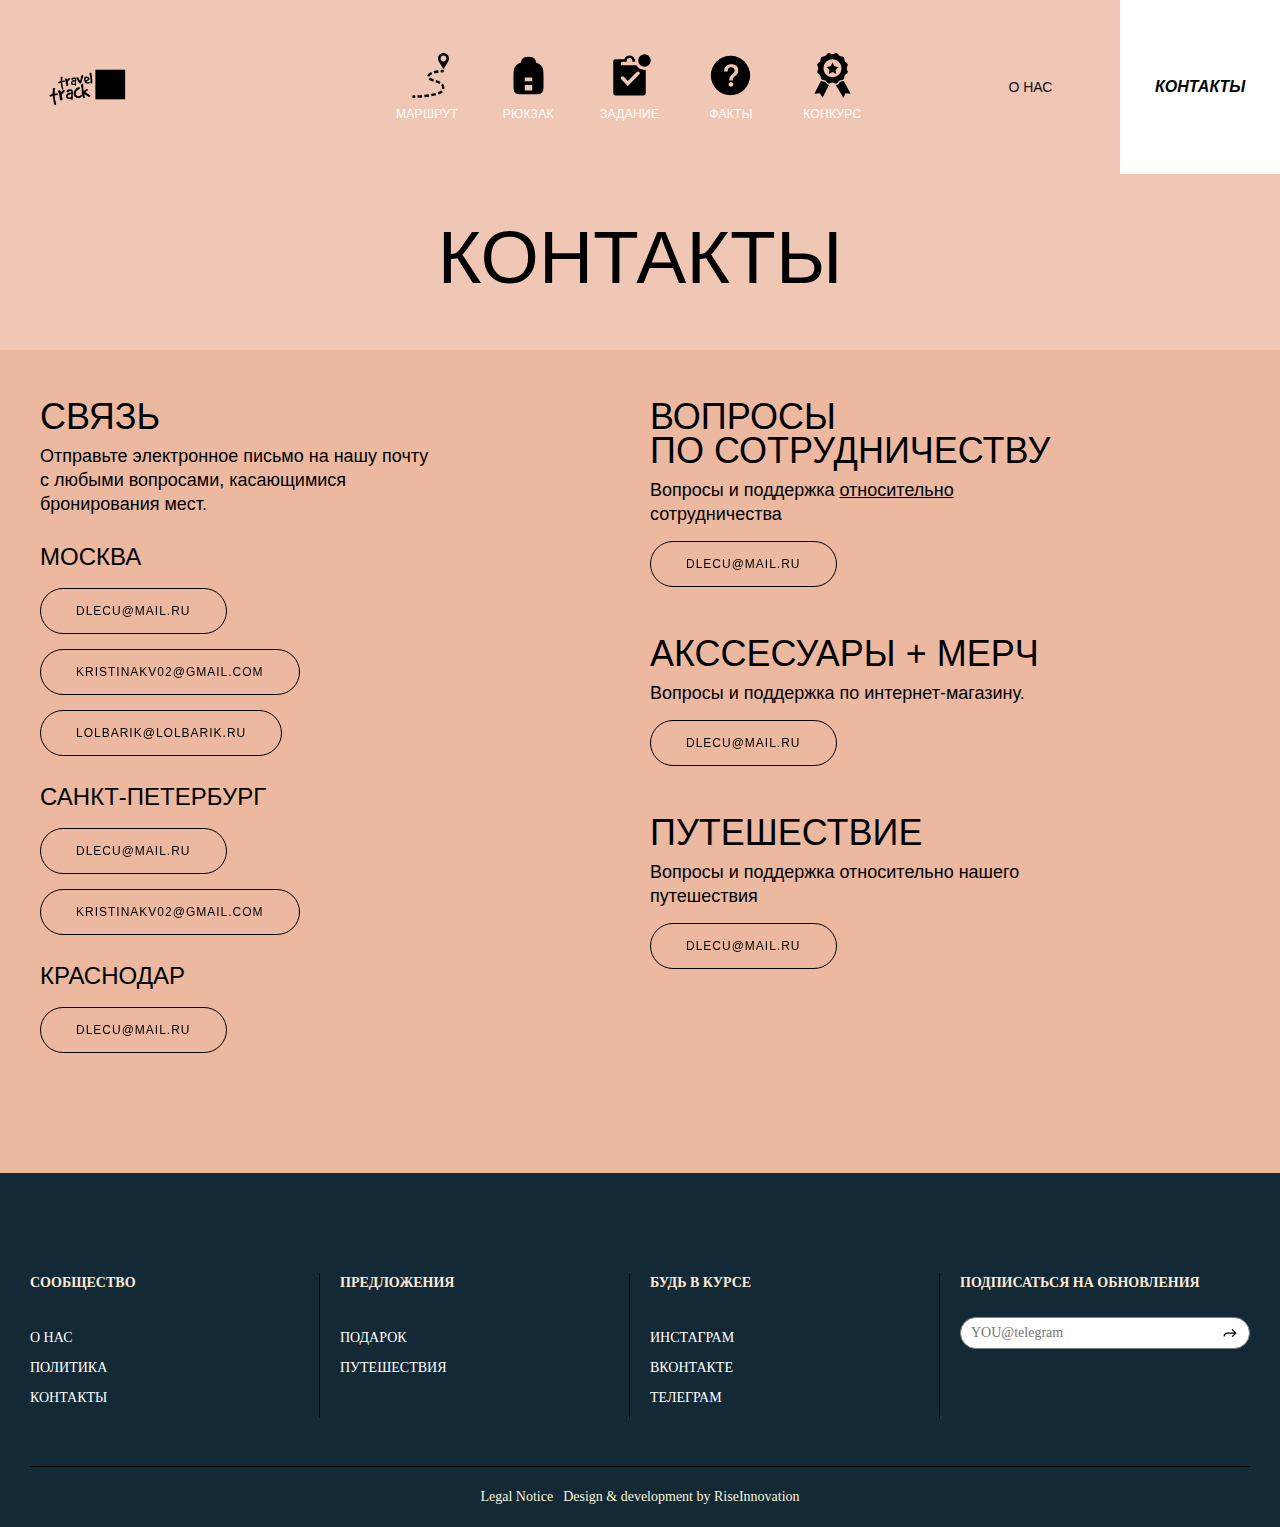
==== commit 9533f864: "Add files via upload" ====
--- a/contact.html
+++ b/contact.html
@@ -20,7 +20,7 @@
     <div class="container flex heder__container">
         <div class="heder__logo">
             <a href="index.html">
-                <img src="./img/svg/track.webp" alt="TravelTrack">
+                <img src="../img/svg/track.png" alt="RiseInnovatioin">
             </a>
         </div>
         <ul class="nav__list flex">
--- a/css/main.css
+++ b/css/main.css
@@ -3472,17 +3472,16 @@
   -webkit-box-align: center;
   -ms-flex-align: center;
   align-items: center;
-  -ms-grid-columns: 1fr 1fr; /* Два столбца с одинаковой шириной */
-  grid-template-columns: 1fr 1fr;
+  -ms-grid-columns: (minmax(0, 1fr))[2];
+  grid-template-columns: repeat(2, minmax(0, 1fr));
   max-width: 350px;
   display: -ms-grid;
   display: grid;
 }
-
 @media (max-width: 999px) {
   .popup__grid {
-    -ms-grid-columns: 1fr 1fr; /* Два столбца с одинаковой шириной */
-    grid-template-columns: 1fr 1fr;
+    -ms-grid-columns: (minmax(0, 1fr))[2];
+    grid-template-columns: repeat(2, minmax(0, 1fr));
     -webkit-box-align: center;
     -ms-flex-align: center;
     align-items: center;
@@ -3491,7 +3490,6 @@
     margin-bottom: 50px;
   }
 }
-
 
 /* Styles for each grid element */
 .popup__elemtnts {
@@ -3866,7 +3864,7 @@
   -webkit-column-gap: 5rem;
   -moz-column-gap: 5rem;
   column-gap: 5rem;
-  -ms-grid-columns: 1fr 1fr 1fr;
+  -ms-grid-columns: (minmax(0, 1fr))[3];
   grid-template-columns: repeat(3, minmax(0, 1fr));
   grid-auto-flow: row dense;
   display: -ms-grid;
@@ -3969,7 +3967,7 @@
   -moz-column-gap: 2rem;
   -webkit-column-gap: 2rem;
   column-gap: 2rem;
-  -ms-grid-columns: 1fr 1fr 1fr 1fr 1fr 1fr;
+  -ms-grid-columns: (minmax(0, 1fr))[6];
   grid-template-columns: repeat(6, minmax(0, 1fr));
   grid-auto-flow: row dense;
   display: -ms-grid;
@@ -3986,7 +3984,7 @@
   -moz-column-gap: 2rem;
   -webkit-column-gap: 2rem;
   column-gap: 2rem;
-  -ms-grid-columns: 1fr 1fr 1fr 1fr 1fr 1fr;
+  -ms-grid-columns: (minmax(0, 1fr))[6];
   grid-template-columns: repeat(6, minmax(0, 1fr));
   grid-auto-flow: row dense;
   -webkit-appearance: none;
@@ -7460,23 +7458,21 @@
 .partners-grid .partners-grid_list {
   display: -ms-grid;
   display: grid;
-  -ms-grid-columns: 1fr 1fr 1fr; /* Три столбца с одинаковой шириной */
+  -ms-grid-columns: (1fr)[3];
   grid-template-columns: repeat(3, 1fr);
-  -ms-grid-rows: 1fr 1fr; /* Два ряда с одинаковой высотой */
+  -ms-grid-rows: (1fr)[2];
   grid-template-rows: repeat(2, 1fr);
   grid-gap: 1.2375rem;
   list-style: none;
   padding: 0;
 }
-
 @media (max-width: 768px) {
   .partners-grid .partners-grid_list {
-    -ms-grid-columns: 1fr 1fr 1fr; /* Три столбца с одинаковой шириной */
+    -ms-grid-columns: (1fr)[3];
     grid-template-columns: repeat(3, 1fr);
     grid-gap: 20px;
   }
 }
-
 @media (max-width: 375px) {
   .partners-grid .partners-grid_list {
     -ms-grid-columns: 1fr;
@@ -7588,8 +7584,8 @@
 .nav__list {
   display: -ms-grid;
   display: grid;
-  -ms-grid-columns: 1fr 1fr 1fr 1fr 1fr; /* Пять столбцов с одинаковой шириной */
-  grid-template-columns: repeat(5, 1fr);
+  -ms-grid-columns: (minmax(0, 1fr))[5];
+  grid-template-columns: repeat(5, minmax(0, 1fr));
   margin: 0.75rem;
   -ms-grid-column-span: 5;
   grid-column-end: 10;
@@ -7598,7 +7594,6 @@
   list-style: none;
   padding: 0;
 }
-
 @media (max-width: 1024px) {
   .nav__list {
     display: none;
@@ -7671,8 +7666,8 @@
 .column-three-content {
   display: -ms-grid;
   display: grid;
-  -ms-grid-columns: 1fr 1fr; /* Два столбца с одинаковой шириной */
-  grid-template-columns: repeat(2, 1fr);
+  -ms-grid-columns: (minmax(0, 1fr))[2];
+  grid-template-columns: repeat(2, minmax(0, 1fr));
   -ms-grid-column-span: 2;
   grid-column-end: 13;
   -ms-grid-column: 11;
@@ -7681,13 +7676,11 @@
   -ms-flex-wrap: nowrap;
   flex-wrap: nowrap;
 }
-
 @media (max-width: 1024px) {
   .column-three-content {
     display: none;
   }
 }
-
 
 .header__login {
   display: -webkit-box;
@@ -8329,22 +8322,20 @@
 .footer__column--main {
   display: -ms-grid;
   display: grid;
-  -ms-grid-columns: 1fr 1fr 1fr 1fr; /* Четыре столбца с одинаковой шириной */
+  -ms-grid-columns: (1fr)[4];
   grid-template-columns: repeat(4, 1fr);
   -ms-grid-rows: auto;
   grid-template-rows: auto;
   width: 100%;
   gap: 20px;
 }
-
 @media (max-width: 576px) {
   .footer__column--main {
-    -ms-grid-columns: 1fr 1fr 1fr; /* Три столбца с одинаковой шириной */
+    -ms-grid-columns: (1fr)[3];
     grid-template-columns: repeat(3, 1fr);
     margin-bottom: 30px;
   }
 }
-
 
 .footer__column--one,
 .footer__column--two {
@@ -8525,4 +8516,4 @@
   text-decoration: none;
   margin: 0 5px;
 }
-/*# sourceMappingURL=main.css.map */
+/*# sourceMappingURL=main.css.map */